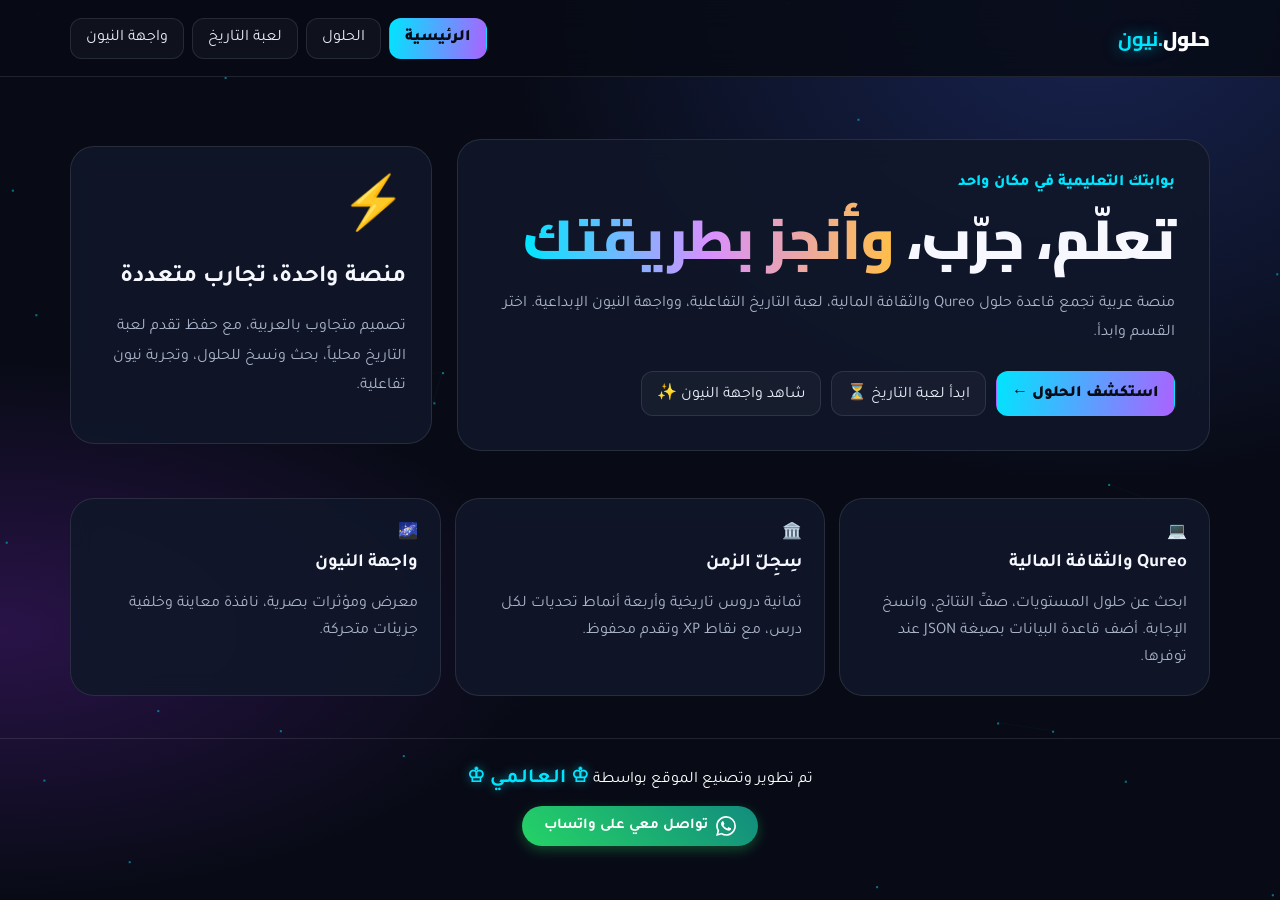
==== index.html @ d7d38bad "Update index.html" ====
<!doctype html>
<html lang="ar" dir="rtl">
<head>
  <meta charset="utf-8">
  <meta name="viewport" content="width=device-width, initial-scale=1">
  <meta name="theme-color" content="#080b16">
  <meta name="description" content="بوابة تعليمية تجمع حلول Qureo والثقافة المالية ولعبة التاريخ وواجهة النيون.">
  <link rel="manifest" href="manifest.json">
  <link rel="preconnect" href="https://fonts.googleapis.com">
  <link rel="preconnect" href="https://fonts.gstatic.com" crossorigin>
  <link href="https://fonts.googleapis.com/css2?family=Cairo:wght@400;600;700;800;900&family=Tajawal:wght@400;500;700&display=swap" rel="stylesheet">
  <title>منصة الحلول الذكية</title>
  <style>
    :root{color-scheme:dark;--bg:#080b16;--card:rgba(17,23,42,.88);--line:rgba(255,255,255,.1);--cyan:#00e5ff;--purple:#b74cff;--gold:#ffbf47;--muted:#aab4ca}*{box-sizing:border-box}html{scroll-behavior:smooth}body{margin:0;min-height:100vh;background:radial-gradient(ellipse at 85% 0,#182451 0,transparent 38%),radial-gradient(ellipse at 0 70%,#291348 0,transparent 30%),var(--bg);color:#f7f8ff;font-family:'Tajawal',sans-serif}button,input,select{font:inherit}button{cursor:pointer}.shell{max-width:1180px;margin:auto;padding:0 20px}.topbar{position:sticky;top:0;z-index:10;background:rgba(8,11,22,.86);backdrop-filter:blur(16px);border-bottom:1px solid var(--line)}.nav{min-height:76px;display:flex;align-items:center;justify-content:space-between;gap:14px;flex-wrap:wrap}.brand{font-family:Cairo,sans-serif;font-weight:900;font-size:20px;text-decoration:none;color:#fff}.brand b{color:var(--cyan);text-shadow:0 0 15px #00e5ff88}.navlinks{display:flex;gap:8px;flex-wrap:wrap}.navlinks button,.btn,.tab{border:1px solid var(--line);border-radius:12px;padding:10px 15px;color:#e8ecf7;background:#ffffff09;transition:.2s}.navlinks button:hover,.btn:hover,.tab:hover{border-color:#00e5ff88;transform:translateY(-1px)}.navlinks button.active,.btn.primary{background:linear-gradient(100deg,var(--cyan),#ab62ff);color:#090c17;border-color:transparent;font-weight:900}.hero{padding:62px 0 35px;display:grid;grid-template-columns:1.35fr .65fr;gap:25px;align-items:center}.panel,.card{background:var(--card);border:1px solid var(--line);border-radius:24px;backdrop-filter:blur(12px)}.hero-copy{padding:34px}.eyebrow{color:var(--cyan);font-weight:800}.hero h1{font:900 clamp(32px,5vw,55px)/1.25 Cairo,sans-serif;margin:12px 0}.gradient{background:linear-gradient(90deg,var(--cyan),#d890ff,var(--gold));background-clip:text;color:transparent}.hero p,.muted{color:var(--muted);line-height:1.85}.hero-actions{display:flex;flex-wrap:wrap;gap:10px;margin-top:22px}.hero-card{padding:25px}.hero-card .big{font-size:52px}.feature-grid{display:grid;grid-template-columns:repeat(3,1fr);gap:14px;margin:12px 0 42px}.feature{padding:22px}.feature h3{margin:8px 0}.feature p{color:var(--muted);line-height:1.7;margin-bottom:0}.workspace{padding:28px;margin:25px 0 45px;min-height:400px}.section-heading{display:flex;align-items:flex-end;justify-content:space-between;gap:12px;flex-wrap:wrap;margin-bottom:20px}.section-heading h2{font:800 27px Cairo,sans-serif;margin:0}.hidden{display:none!important}.toolbar{display:flex;gap:10px;flex-wrap:wrap;margin:15px 0}.field{background:#080c18;border:1px solid var(--line);color:white;border-radius:12px;padding:12px 14px;min-width:190px}.field.search{flex:1}.solution-list{display:grid;gap:14px}.solution-card{padding:18px;border:1px solid var(--line);border-radius:18px;background:#080c18}.solution-card h3{margin:0 0 10px}.solution-block{padding:14px;margin-top:10px;border:1px solid var(--line);border-radius:12px;white-space:pre-wrap;overflow-wrap:anywhere;line-height:1.75;color:#dce4f7}.solution-block button{float:left}.level-pills{display:flex;gap:7px;flex-wrap:wrap;margin:12px 0}.pill{padding:7px 10px;border:1px solid var(--line);border-radius:10px;background:#ffffff09;color:#ddd}.pill.active{background:var(--cyan);color:#071018}.notice{padding:15px;border:1px solid #ffbf4760;background:#ffbf4710;border-radius:14px;color:#ffe4a8;line-height:1.7}.frame-wrap{height:min(78vh,900px);min-height:520px;overflow:hidden;border:1px solid var(--line);border-radius:18px;background:#0b1120}.frame-wrap iframe{width:100%;height:100%;border:0;background:#0b1120}.frame-note{font-size:13px;color:var(--muted)}footer{border-top:1px solid var(--line);padding:24px 0;color:var(--muted);text-align:center}.toast{position:fixed;bottom:20px;left:20px;background:#152039;border:1px solid #00e5ff66;padding:13px 18px;border-radius:14px;opacity:0;transform:translateY(15px);transition:.25s;z-index:20}.toast.show{opacity:1;transform:none}.canvas{position:fixed;inset:0;z-index:-1;pointer-events:none;opacity:.5}@media(max-width:760px){.hero{grid-template-columns:1fr;padding-top:35px}.feature-grid{grid-template-columns:1fr}.workspace{padding:17px}.nav{padding:12px 0}.frame-wrap{min-height:440px}.hero-copy{padding:24px}}
  </style>
</head>
<body>
  <canvas class="canvas" id="stars" aria-hidden="true"></canvas>
  <header class="topbar"><div class="shell nav">
    <a class="brand" href="#home">حلول<span><b>.نيون</b></span></a>
    <nav class="navlinks" aria-label="الأقسام"><button class="active" data-view="home">الرئيسية</button><button data-view="solutions">الحلول</button><button data-view="history">لعبة التاريخ</button><button data-view="portfolio">واجهة النيون</button></nav>
  </div></header>
  <main class="shell">
    <section id="view-home"><div class="hero"><div class="panel hero-copy"><span class="eyebrow">بوابتك التعليمية في مكان واحد</span><h1>تعلّم، جرّب، <span class="gradient">وأنجز بطريقتك</span></h1><p>منصة عربية تجمع قاعدة حلول Qureo والثقافة المالية، لعبة التاريخ التفاعلية، وواجهة النيون الإبداعية. اختر القسم وابدأ.</p><div class="hero-actions"><button class="btn primary" data-go="solutions">استكشف الحلول ←</button><button class="btn" data-go="history">ابدأ لعبة التاريخ ⏳</button><button class="btn" data-go="portfolio">شاهد واجهة النيون ✨</button></div></div><aside class="panel hero-card"><div class="big">⚡</div><h2>منصة واحدة، تجارب متعددة</h2><p class="muted">تصميم متجاوب بالعربية، مع حفظ تقدم لعبة التاريخ محلياً، بحث ونسخ للحلول، وتجربة نيون تفاعلية.</p></aside></div>
      <div class="feature-grid"><article class="card feature"><div class="big">💻</div><h3>Qureo والثقافة المالية</h3><p>ابحث عن حلول المستويات، صفِّ النتائج، وانسخ الإجابة. أضف قاعدة البيانات بصيغة JSON عند توفرها.</p></article><article class="card feature"><div class="big">🏛️</div><h3>سِجِلّ الزمن</h3><p>ثمانية دروس تاريخية وأربعة أنماط تحديات لكل درس، مع نقاط XP وتقدم محفوظ.</p></article><article class="card feature"><div class="big">🌌</div><h3>واجهة النيون</h3><p>معرض ومؤثرات بصرية، نافذة معاينة وخلفية جزيئات متحركة.</p></article></div>
    </section>
    <section id="view-solutions" class="panel workspace hidden"><div class="section-heading"><div><span class="eyebrow">قاعدة الحلول</span><h2>Qureo والثقافة المالية</h2></div><label class="btn">تحميل ملف JSON <input id="db-upload" type="file" accept="application/json,.json" hidden></label></div><p class="muted">لم يتوفر ملف قاعدة الحلول ضمن الملفات الحالية. ارفع قاعدة بيانات JSON محلية لعرض المستويات والبحث والنسخ.</p><div class="toolbar"><select class="field" id="platform"><option value="qureo">Qureo</option><option value="finance">الثقافة المالية</option></select><input id="query" class="field search" type="search" placeholder="ابحث عن سؤال أو كلمة..." aria-label="البحث"><select class="field" id="level"><option value="all">كل المستويات</option></select></div><div id="pills" class="level-pills"></div><div id="solutions" class="solution-list"></div><div class="notice" id="db-notice">ارفع ملف JSON يحتوي على <code>qureo</code> و<code>finance</code>، وكل منهما مصفوفة مستويات تحتوي <code>level</code> و<code>title</code> و<code>content</code> أو <code>blocks</code>.</div></section>
    <section id="view-history" class="panel workspace hidden"><div class="section-heading"><div><span class="eyebrow">التعلم باللعب</span><h2>سِجِلّ الزمن — تاريخ الصف الثاني الثانوي</h2></div><button class="btn" data-view="home">العودة للرئيسية</button></div><p class="frame-note">محاكي، محكمة الشخصيات، القتال العكسي، وبنك الأسئلة. يُحفظ تقدمك على هذا الجهاز.</p><div class="frame-wrap"><iframe title="لعبة التاريخ" src="index%20(2).html" loading="lazy"></iframe></div></section>
    <section id="view-portfolio" class="panel workspace hidden"><div class="section-heading"><div><span class="eyebrow">الإبداع والتصميم</span><h2>واجهة الموقع النيونية</h2></div><button class="btn" data-view="home">العودة للرئيسية</button></div><p class="frame-note">الواجهة الأصلية تعمل في إطار مستقل للحفاظ على تفاعلاتها ومؤثراتها.</p><div class="frame-wrap"><iframe title="واجهة نيون إبداعية" src="%D9%88%D8%A7%D8%AC%D9%87%D8%A9_%D9%85%D9%88%D9%82%D8%B9_%D9%86%D9%8A%D9%88%D9%86_%D9%85%D8%AA%D9%88%D9%87%D8%AC%D8%A9_%D8%A7%D9%84%D8%B1%D8%A6%D9%8A%D8%B3%D9%8A%D8%A9.html" loading="lazy"></iframe></div></section>
  </main>
  
  <!-- قسم المطور والتواصل -->
  <footer>
    <div class="shell" style="display: flex; flex-direction: column; align-items: center; gap: 15px;">
      <div style="font-size: 16px; color: #fff;">
        تم تطوير وتصنيع الموقع بواسطة 
        <strong style="color: #00e5ff; font-size: 20px; text-shadow: 0 0 10px rgba(0, 229, 255, 0.5);">♔ الـعـالـمـي ♔</strong>
      </div>
      <a href="https://wa.me/201094250238" target="_blank" style="display: inline-flex; align-items: center; background: linear-gradient(45deg, #25D366, #128C7E); color: white; padding: 10px 22px; border-radius: 30px; text-decoration: none; font-weight: bold; font-family: 'Tajawal', sans-serif; font-size: 15px; transition: 0.3s; box-shadow: 0 4px 12px rgba(37, 211, 102, 0.3);">
        <svg style="width: 20px; height: 20px; margin-left: 8px;" fill="currentColor" viewBox="0 0 24 24" xmlns="http://www.w3.org/2000/svg"><path d="M17.472 14.382c-.297-.149-1.758-.867-2.03-.967-.273-.099-.471-.148-.67.15-.197.297-.767.966-.94 1.164-.173.199-.347.223-.644.075-.297-.15-1.255-.463-2.39-1.475-.883-.788-1.48-1.761-1.653-2.059-.173-.297-.018-.458.13-.606.134-.133.298-.347.446-.52.149-.174.198-.298.298-.497.099-.198.05-.371-.025-.52-.075-.149-.669-1.612-.916-2.207-.242-.579-.487-.5-.669-.51-.173-.008-.371-.01-.57-.01-.198 0-.52.074-.792.372-.272.297-1.04 1.016-1.04 2.479 0 1.462 1.065 2.875 1.213 3.074.149.198 2.096 3.2 5.077 4.487.709.306 1.262.489 1.694.625.712.227 1.36.195 1.871.118.571-.085 1.758-.719 2.006-1.413.248-.694.248-1.289.173-1.413-.074-.124-.272-.198-.57-.347m-5.421 7.403h-.004a9.87 9.87 0 01-5.031-1.378l-.361-.214-3.741.982.998-3.648-.235-.374a9.86 9.86 0 01-1.51-5.26c.001-5.45 4.436-9.884 9.888-9.884 2.64 0 5.122 1.03 6.988 2.898a9.825 9.825 0 012.893 6.994c-.003 5.45-4.437 9.884-9.885 9.884m8.413-18.297A11.815 11.815 0 0012.05 0C5.495 0 .16 5.335.157 11.892c0 2.096.547 4.142 1.588 5.945L.057 24l6.305-1.654a11.882 11.882 0 005.683 1.448h.005c6.554 0 11.89-5.335 11.893-11.893a11.821 11.821 0 00-3.48-8.413Z"/></svg>
        تواصل معي على واتساب
      </a>
    </div>
  </footer>
  <div id="toast" class="toast" role="status" aria-live="polite"></div>
  <script src="data.js"></script><script>
    const views=['home','solutions','history','portfolio'];const $=s=>document.querySelector(s);const toast=$('#toast');let timer;function notify(t){toast.textContent=t;toast.classList.add('show');clearTimeout(timer);timer=setTimeout(()=>toast.classList.remove('show'),2200)}function showView(n){views.forEach(v=>$('#view-'+v).classList.toggle('hidden',v!==n));document.querySelectorAll('.navlinks button').forEach(b=>b.classList.toggle('active',b.dataset.view===n));window.scrollTo({top:0,behavior:'smooth'});if(n==='solutions')renderSolutions()}document.addEventListener('click',e=>{const b=e.target.closest('[data-view],[data-go]');if(b)showView(b.dataset.view||b.dataset.go)});function esc(x){return String(x??'').replace(/[&<>"']/g,c=>({'&':'&amp;','<':'&lt;','>':'&gt;','"':'&quot;',"'":'&#39;'}[c]))}function renderSolutions(){const data=(window.SOLUTIONS_DB||{})[$('#platform').value]||[];const query=$('#query').value.trim().toLowerCase(),level=$('#level').value;const sel=$('#level'),old=sel.value;sel.innerHTML='<option value="all">كل المستويات</option>'+data.map(x=>`<option value="${esc(x.level)}">المستوى ${esc(x.level)} — ${esc(x.title)}</option>`).join('');if([...sel.options].some(o=>o.value===old))sel.value=old;$('#pills').innerHTML=data.map(x=>`<button class="pill ${String(x.level)===level?'active':''}" data-level="${esc(x.level)}">${esc(x.level)}</button>`).join('');const found=data.filter(x=>(level==='all'||String(x.level)===level)&&(!query||`${x.title||''} ${x.content||''} ${(x.blocks||[]).map(b=>`${b.heading||''} ${b.text||''}`).join(' ')}`.toLowerCase().includes(query)));$('#solutions').innerHTML=found.length?found.map(x=>`<article class="solution-card"><h3>المستوى ${esc(x.level)}: ${esc(x.title)}</h3>${(x.blocks||[{heading:x.title,text:x.content}]).map(b=>`<div class="solution-block"><strong>${esc(b.heading||'الحل')}</strong><button class="btn" data-copy="${encodeURIComponent(b.text||'')}">نسخ</button><div>${esc(b.text||'')}</div></div>`).join('')}</article>`).join(''):'<div class="notice">لا توجد نتائج؛ ارفع ملف بيانات مناسباً.</div>';$('#db-notice').classList.toggle('hidden',data.length>0)}$('#platform').onchange=()=>{$('#level').value='all';renderSolutions()};$('#query').oninput=renderSolutions;$('#level').onchange=renderSolutions;$('#pills').onclick=e=>{const b=e.target.closest('[data-level]');if(b){$('#level').value=b.dataset.level;renderSolutions()}};$('#solutions').onclick=async e=>{const b=e.target.closest('[data-copy]');if(b)try{await navigator.clipboard.writeText(decodeURIComponent(b.dataset.copy));notify('تم النسخ')}catch{notify('تعذر النسخ')}};$('#db-upload').onchange=async e=>{try{const d=JSON.parse(await e.target.files[0].text());window.SOLUTIONS_DB=d;localStorage.setItem('solutions-db',JSON.stringify(d));notify('تم تحميل البيانات');renderSolutions()}catch{notify('ملف JSON غير صالح')}e.target.value=''};const c=$('#stars'),ctx=c.getContext('2d');let ps=[];function resize(){c.width=innerWidth;c.height=innerHeight;ps=Array.from({length:Math.min(50,Math.floor(innerWidth*innerHeight/25000))},()=>({x:Math.random()*c.width,y:Math.random()*c.height,vx:(Math.random()-.5)*.25,vy:(Math.random()-.5)*.25}))}function anim(){ctx.clearRect(0,0,c.width,c.height);ps.forEach((p,i)=>{p.x+=p.vx;p.y+=p.vy;if(p.x<0||p.x>c.width)p.vx*=-1;if(p.y<0||p.y>c.height)p.vy*=-1;ctx.fillStyle='#00e5ff';ctx.fillRect(p.x,p.y,2,2);for(let j=i+1;j<ps.length;j++){let q=ps[j],d=Math.hypot(p.x-q.x,p.y-q.y);if(d<115){ctx.strokeStyle=`rgba(0,229,255,${.12*(1-d/115)})`;ctx.beginPath();ctx.moveTo(p.x,p.y);ctx.lineTo(q.x,q.y);ctx.stroke()}}});requestAnimationFrame(anim)}resize();addEventListener('resize',resize);anim();if('serviceWorker'in navigator)navigator.serviceWorker.register('./sw.js').catch(()=>{});
  </script>
</body>
</html>
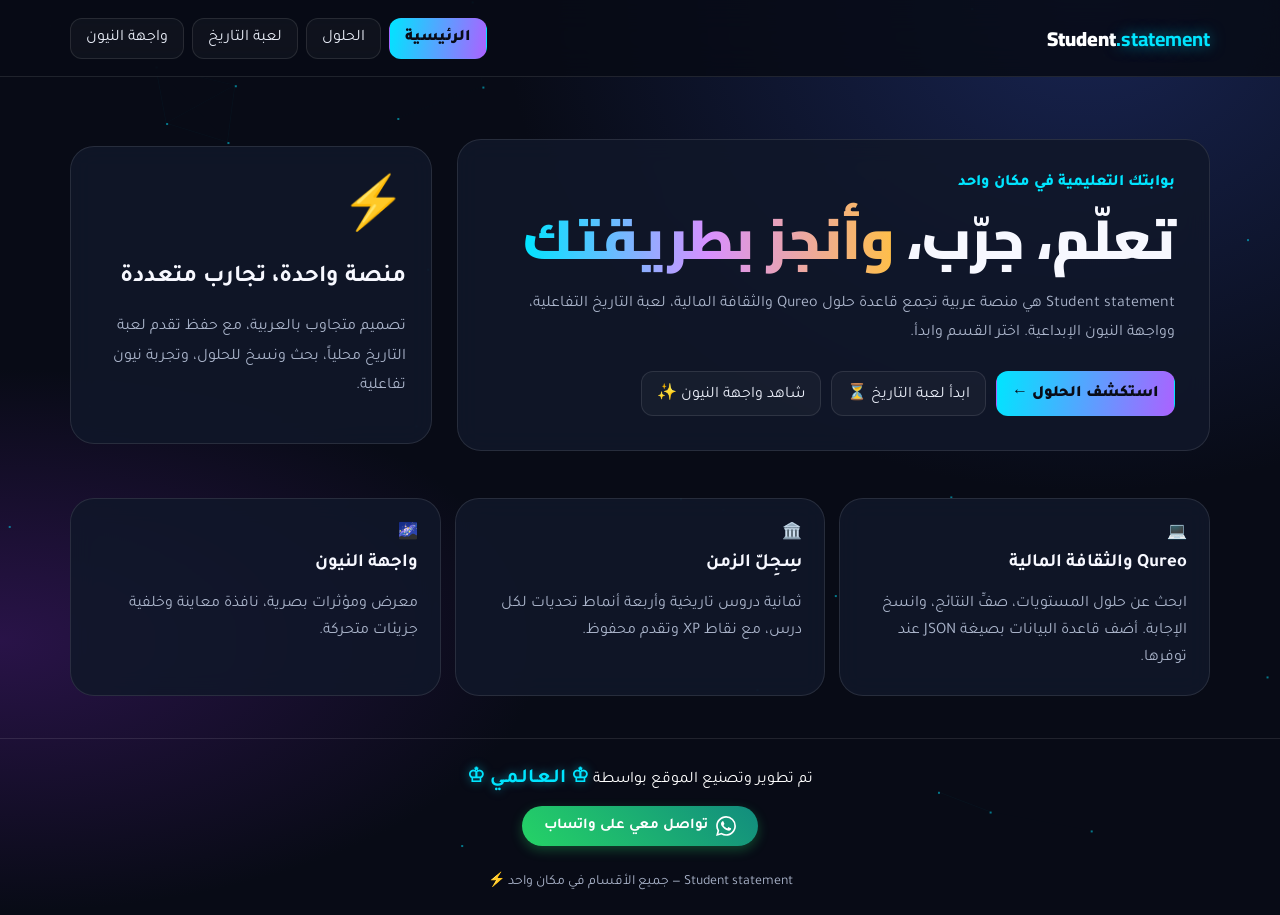
==== commit 351133a5: "Update index.html" ====
--- a/index.html
+++ b/index.html
@@ -4,12 +4,12 @@
   <meta charset="utf-8">
   <meta name="viewport" content="width=device-width, initial-scale=1">
   <meta name="theme-color" content="#080b16">
-  <meta name="description" content="بوابة تعليمية تجمع حلول Qureo والثقافة المالية ولعبة التاريخ وواجهة النيون.">
+  <meta name="description" content="Student statement - بوابة تعليمية تجمع حلول Qureo والثقافة المالية ولعبة التاريخ وواجهة النيون.">
   <link rel="manifest" href="manifest.json">
   <link rel="preconnect" href="https://fonts.googleapis.com">
   <link rel="preconnect" href="https://fonts.gstatic.com" crossorigin>
   <link href="https://fonts.googleapis.com/css2?family=Cairo:wght@400;600;700;800;900&family=Tajawal:wght@400;500;700&display=swap" rel="stylesheet">
-  <title>منصة الحلول الذكية</title>
+  <title>Student statement</title>
   <style>
     :root{color-scheme:dark;--bg:#080b16;--card:rgba(17,23,42,.88);--line:rgba(255,255,255,.1);--cyan:#00e5ff;--purple:#b74cff;--gold:#ffbf47;--muted:#aab4ca}*{box-sizing:border-box}html{scroll-behavior:smooth}body{margin:0;min-height:100vh;background:radial-gradient(ellipse at 85% 0,#182451 0,transparent 38%),radial-gradient(ellipse at 0 70%,#291348 0,transparent 30%),var(--bg);color:#f7f8ff;font-family:'Tajawal',sans-serif}button,input,select{font:inherit}button{cursor:pointer}.shell{max-width:1180px;margin:auto;padding:0 20px}.topbar{position:sticky;top:0;z-index:10;background:rgba(8,11,22,.86);backdrop-filter:blur(16px);border-bottom:1px solid var(--line)}.nav{min-height:76px;display:flex;align-items:center;justify-content:space-between;gap:14px;flex-wrap:wrap}.brand{font-family:Cairo,sans-serif;font-weight:900;font-size:20px;text-decoration:none;color:#fff}.brand b{color:var(--cyan);text-shadow:0 0 15px #00e5ff88}.navlinks{display:flex;gap:8px;flex-wrap:wrap}.navlinks button,.btn,.tab{border:1px solid var(--line);border-radius:12px;padding:10px 15px;color:#e8ecf7;background:#ffffff09;transition:.2s}.navlinks button:hover,.btn:hover,.tab:hover{border-color:#00e5ff88;transform:translateY(-1px)}.navlinks button.active,.btn.primary{background:linear-gradient(100deg,var(--cyan),#ab62ff);color:#090c17;border-color:transparent;font-weight:900}.hero{padding:62px 0 35px;display:grid;grid-template-columns:1.35fr .65fr;gap:25px;align-items:center}.panel,.card{background:var(--card);border:1px solid var(--line);border-radius:24px;backdrop-filter:blur(12px)}.hero-copy{padding:34px}.eyebrow{color:var(--cyan);font-weight:800}.hero h1{font:900 clamp(32px,5vw,55px)/1.25 Cairo,sans-serif;margin:12px 0}.gradient{background:linear-gradient(90deg,var(--cyan),#d890ff,var(--gold));background-clip:text;color:transparent}.hero p,.muted{color:var(--muted);line-height:1.85}.hero-actions{display:flex;flex-wrap:wrap;gap:10px;margin-top:22px}.hero-card{padding:25px}.hero-card .big{font-size:52px}.feature-grid{display:grid;grid-template-columns:repeat(3,1fr);gap:14px;margin:12px 0 42px}.feature{padding:22px}.feature h3{margin:8px 0}.feature p{color:var(--muted);line-height:1.7;margin-bottom:0}.workspace{padding:28px;margin:25px 0 45px;min-height:400px}.section-heading{display:flex;align-items:flex-end;justify-content:space-between;gap:12px;flex-wrap:wrap;margin-bottom:20px}.section-heading h2{font:800 27px Cairo,sans-serif;margin:0}.hidden{display:none!important}.toolbar{display:flex;gap:10px;flex-wrap:wrap;margin:15px 0}.field{background:#080c18;border:1px solid var(--line);color:white;border-radius:12px;padding:12px 14px;min-width:190px}.field.search{flex:1}.solution-list{display:grid;gap:14px}.solution-card{padding:18px;border:1px solid var(--line);border-radius:18px;background:#080c18}.solution-card h3{margin:0 0 10px}.solution-block{padding:14px;margin-top:10px;border:1px solid var(--line);border-radius:12px;white-space:pre-wrap;overflow-wrap:anywhere;line-height:1.75;color:#dce4f7}.solution-block button{float:left}.level-pills{display:flex;gap:7px;flex-wrap:wrap;margin:12px 0}.pill{padding:7px 10px;border:1px solid var(--line);border-radius:10px;background:#ffffff09;color:#ddd}.pill.active{background:var(--cyan);color:#071018}.notice{padding:15px;border:1px solid #ffbf4760;background:#ffbf4710;border-radius:14px;color:#ffe4a8;line-height:1.7}.frame-wrap{height:min(78vh,900px);min-height:520px;overflow:hidden;border:1px solid var(--line);border-radius:18px;background:#0b1120}.frame-wrap iframe{width:100%;height:100%;border:0;background:#0b1120}.frame-note{font-size:13px;color:var(--muted)}footer{border-top:1px solid var(--line);padding:24px 0;color:var(--muted);text-align:center}.toast{position:fixed;bottom:20px;left:20px;background:#152039;border:1px solid #00e5ff66;padding:13px 18px;border-radius:14px;opacity:0;transform:translateY(15px);transition:.25s;z-index:20}.toast.show{opacity:1;transform:none}.canvas{position:fixed;inset:0;z-index:-1;pointer-events:none;opacity:.5}@media(max-width:760px){.hero{grid-template-columns:1fr;padding-top:35px}.feature-grid{grid-template-columns:1fr}.workspace{padding:17px}.nav{padding:12px 0}.frame-wrap{min-height:440px}.hero-copy{padding:24px}}
   </style>
@@ -17,11 +17,11 @@
 <body>
   <canvas class="canvas" id="stars" aria-hidden="true"></canvas>
   <header class="topbar"><div class="shell nav">
-    <a class="brand" href="#home">حلول<span><b>.نيون</b></span></a>
+    <a class="brand" href="#home">Student<span><b>.statement</b></span></a>
     <nav class="navlinks" aria-label="الأقسام"><button class="active" data-view="home">الرئيسية</button><button data-view="solutions">الحلول</button><button data-view="history">لعبة التاريخ</button><button data-view="portfolio">واجهة النيون</button></nav>
   </div></header>
   <main class="shell">
-    <section id="view-home"><div class="hero"><div class="panel hero-copy"><span class="eyebrow">بوابتك التعليمية في مكان واحد</span><h1>تعلّم، جرّب، <span class="gradient">وأنجز بطريقتك</span></h1><p>منصة عربية تجمع قاعدة حلول Qureo والثقافة المالية، لعبة التاريخ التفاعلية، وواجهة النيون الإبداعية. اختر القسم وابدأ.</p><div class="hero-actions"><button class="btn primary" data-go="solutions">استكشف الحلول ←</button><button class="btn" data-go="history">ابدأ لعبة التاريخ ⏳</button><button class="btn" data-go="portfolio">شاهد واجهة النيون ✨</button></div></div><aside class="panel hero-card"><div class="big">⚡</div><h2>منصة واحدة، تجارب متعددة</h2><p class="muted">تصميم متجاوب بالعربية، مع حفظ تقدم لعبة التاريخ محلياً، بحث ونسخ للحلول، وتجربة نيون تفاعلية.</p></aside></div>
+    <section id="view-home"><div class="hero"><div class="panel hero-copy"><span class="eyebrow">بوابتك التعليمية في مكان واحد</span><h1>تعلّم، جرّب، <span class="gradient">وأنجز بطريقتك</span></h1><p>Student statement هي منصة عربية تجمع قاعدة حلول Qureo والثقافة المالية، لعبة التاريخ التفاعلية، وواجهة النيون الإبداعية. اختر القسم وابدأ.</p><div class="hero-actions"><button class="btn primary" data-go="solutions">استكشف الحلول ←</button><button class="btn" data-go="history">ابدأ لعبة التاريخ ⏳</button><button class="btn" data-go="portfolio">شاهد واجهة النيون ✨</button></div></div><aside class="panel hero-card"><div class="big">⚡</div><h2>منصة واحدة، تجارب متعددة</h2><p class="muted">تصميم متجاوب بالعربية، مع حفظ تقدم لعبة التاريخ محلياً، بحث ونسخ للحلول، وتجربة نيون تفاعلية.</p></aside></div>
       <div class="feature-grid"><article class="card feature"><div class="big">💻</div><h3>Qureo والثقافة المالية</h3><p>ابحث عن حلول المستويات، صفِّ النتائج، وانسخ الإجابة. أضف قاعدة البيانات بصيغة JSON عند توفرها.</p></article><article class="card feature"><div class="big">🏛️</div><h3>سِجِلّ الزمن</h3><p>ثمانية دروس تاريخية وأربعة أنماط تحديات لكل درس، مع نقاط XP وتقدم محفوظ.</p></article><article class="card feature"><div class="big">🌌</div><h3>واجهة النيون</h3><p>معرض ومؤثرات بصرية، نافذة معاينة وخلفية جزيئات متحركة.</p></article></div>
     </section>
     <section id="view-solutions" class="panel workspace hidden"><div class="section-heading"><div><span class="eyebrow">قاعدة الحلول</span><h2>Qureo والثقافة المالية</h2></div><label class="btn">تحميل ملف JSON <input id="db-upload" type="file" accept="application/json,.json" hidden></label></div><p class="muted">لم يتوفر ملف قاعدة الحلول ضمن الملفات الحالية. ارفع قاعدة بيانات JSON محلية لعرض المستويات والبحث والنسخ.</p><div class="toolbar"><select class="field" id="platform"><option value="qureo">Qureo</option><option value="finance">الثقافة المالية</option></select><input id="query" class="field search" type="search" placeholder="ابحث عن سؤال أو كلمة..." aria-label="البحث"><select class="field" id="level"><option value="all">كل المستويات</option></select></div><div id="pills" class="level-pills"></div><div id="solutions" class="solution-list"></div><div class="notice" id="db-notice">ارفع ملف JSON يحتوي على <code>qureo</code> و<code>finance</code>، وكل منهما مصفوفة مستويات تحتوي <code>level</code> و<code>title</code> و<code>content</code> أو <code>blocks</code>.</div></section>
@@ -40,6 +40,7 @@
         <svg style="width: 20px; height: 20px; margin-left: 8px;" fill="currentColor" viewBox="0 0 24 24" xmlns="http://www.w3.org/2000/svg"><path d="M17.472 14.382c-.297-.149-1.758-.867-2.03-.967-.273-.099-.471-.148-.67.15-.197.297-.767.966-.94 1.164-.173.199-.347.223-.644.075-.297-.15-1.255-.463-2.39-1.475-.883-.788-1.48-1.761-1.653-2.059-.173-.297-.018-.458.13-.606.134-.133.298-.347.446-.52.149-.174.198-.298.298-.497.099-.198.05-.371-.025-.52-.075-.149-.669-1.612-.916-2.207-.242-.579-.487-.5-.669-.51-.173-.008-.371-.01-.57-.01-.198 0-.52.074-.792.372-.272.297-1.04 1.016-1.04 2.479 0 1.462 1.065 2.875 1.213 3.074.149.198 2.096 3.2 5.077 4.487.709.306 1.262.489 1.694.625.712.227 1.36.195 1.871.118.571-.085 1.758-.719 2.006-1.413.248-.694.248-1.289.173-1.413-.074-.124-.272-.198-.57-.347m-5.421 7.403h-.004a9.87 9.87 0 01-5.031-1.378l-.361-.214-3.741.982.998-3.648-.235-.374a9.86 9.86 0 01-1.51-5.26c.001-5.45 4.436-9.884 9.888-9.884 2.64 0 5.122 1.03 6.988 2.898a9.825 9.825 0 012.893 6.994c-.003 5.45-4.437 9.884-9.885 9.884m8.413-18.297A11.815 11.815 0 0012.05 0C5.495 0 .16 5.335.157 11.892c0 2.096.547 4.142 1.588 5.945L.057 24l6.305-1.654a11.882 11.882 0 005.683 1.448h.005c6.554 0 11.89-5.335 11.893-11.893a11.821 11.821 0 00-3.48-8.413Z"/></svg>
         تواصل معي على واتساب
       </a>
+      <div style="font-size: 14px; color: var(--muted); margin-top: 10px;">Student statement — جميع الأقسام في مكان واحد ⚡</div>
     </div>
   </footer>
   <div id="toast" class="toast" role="status" aria-live="polite"></div>
@@ -47,4 +48,4 @@
     const views=['home','solutions','history','portfolio'];const $=s=>document.querySelector(s);const toast=$('#toast');let timer;function notify(t){toast.textContent=t;toast.classList.add('show');clearTimeout(timer);timer=setTimeout(()=>toast.classList.remove('show'),2200)}function showView(n){views.forEach(v=>$('#view-'+v).classList.toggle('hidden',v!==n));document.querySelectorAll('.navlinks button').forEach(b=>b.classList.toggle('active',b.dataset.view===n));window.scrollTo({top:0,behavior:'smooth'});if(n==='solutions')renderSolutions()}document.addEventListener('click',e=>{const b=e.target.closest('[data-view],[data-go]');if(b)showView(b.dataset.view||b.dataset.go)});function esc(x){return String(x??'').replace(/[&<>"']/g,c=>({'&':'&amp;','<':'&lt;','>':'&gt;','"':'&quot;',"'":'&#39;'}[c]))}function renderSolutions(){const data=(window.SOLUTIONS_DB||{})[$('#platform').value]||[];const query=$('#query').value.trim().toLowerCase(),level=$('#level').value;const sel=$('#level'),old=sel.value;sel.innerHTML='<option value="all">كل المستويات</option>'+data.map(x=>`<option value="${esc(x.level)}">المستوى ${esc(x.level)} — ${esc(x.title)}</option>`).join('');if([...sel.options].some(o=>o.value===old))sel.value=old;$('#pills').innerHTML=data.map(x=>`<button class="pill ${String(x.level)===level?'active':''}" data-level="${esc(x.level)}">${esc(x.level)}</button>`).join('');const found=data.filter(x=>(level==='all'||String(x.level)===level)&&(!query||`${x.title||''} ${x.content||''} ${(x.blocks||[]).map(b=>`${b.heading||''} ${b.text||''}`).join(' ')}`.toLowerCase().includes(query)));$('#solutions').innerHTML=found.length?found.map(x=>`<article class="solution-card"><h3>المستوى ${esc(x.level)}: ${esc(x.title)}</h3>${(x.blocks||[{heading:x.title,text:x.content}]).map(b=>`<div class="solution-block"><strong>${esc(b.heading||'الحل')}</strong><button class="btn" data-copy="${encodeURIComponent(b.text||'')}">نسخ</button><div>${esc(b.text||'')}</div></div>`).join('')}</article>`).join(''):'<div class="notice">لا توجد نتائج؛ ارفع ملف بيانات مناسباً.</div>';$('#db-notice').classList.toggle('hidden',data.length>0)}$('#platform').onchange=()=>{$('#level').value='all';renderSolutions()};$('#query').oninput=renderSolutions;$('#level').onchange=renderSolutions;$('#pills').onclick=e=>{const b=e.target.closest('[data-level]');if(b){$('#level').value=b.dataset.level;renderSolutions()}};$('#solutions').onclick=async e=>{const b=e.target.closest('[data-copy]');if(b)try{await navigator.clipboard.writeText(decodeURIComponent(b.dataset.copy));notify('تم النسخ')}catch{notify('تعذر النسخ')}};$('#db-upload').onchange=async e=>{try{const d=JSON.parse(await e.target.files[0].text());window.SOLUTIONS_DB=d;localStorage.setItem('solutions-db',JSON.stringify(d));notify('تم تحميل البيانات');renderSolutions()}catch{notify('ملف JSON غير صالح')}e.target.value=''};const c=$('#stars'),ctx=c.getContext('2d');let ps=[];function resize(){c.width=innerWidth;c.height=innerHeight;ps=Array.from({length:Math.min(50,Math.floor(innerWidth*innerHeight/25000))},()=>({x:Math.random()*c.width,y:Math.random()*c.height,vx:(Math.random()-.5)*.25,vy:(Math.random()-.5)*.25}))}function anim(){ctx.clearRect(0,0,c.width,c.height);ps.forEach((p,i)=>{p.x+=p.vx;p.y+=p.vy;if(p.x<0||p.x>c.width)p.vx*=-1;if(p.y<0||p.y>c.height)p.vy*=-1;ctx.fillStyle='#00e5ff';ctx.fillRect(p.x,p.y,2,2);for(let j=i+1;j<ps.length;j++){let q=ps[j],d=Math.hypot(p.x-q.x,p.y-q.y);if(d<115){ctx.strokeStyle=`rgba(0,229,255,${.12*(1-d/115)})`;ctx.beginPath();ctx.moveTo(p.x,p.y);ctx.lineTo(q.x,q.y);ctx.stroke()}}});requestAnimationFrame(anim)}resize();addEventListener('resize',resize);anim();if('serviceWorker'in navigator)navigator.serviceWorker.register('./sw.js').catch(()=>{});
   </script>
 </body>
-</html>
+                                                                                             </html>
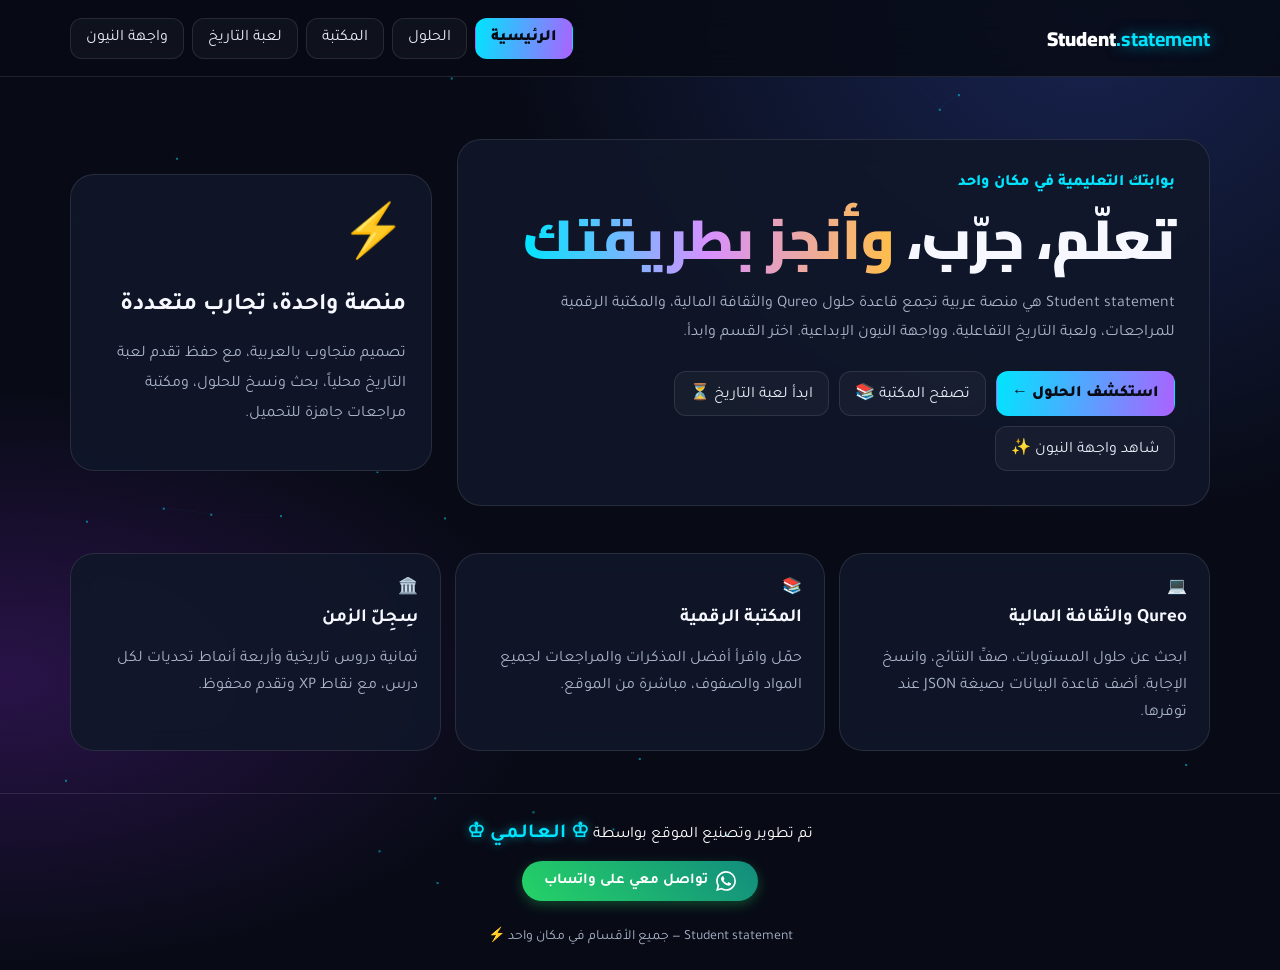
==== commit 3afb0b2a: "Update index.html" ====
--- a/index.html
+++ b/index.html
@@ -4,7 +4,7 @@
   <meta charset="utf-8">
   <meta name="viewport" content="width=device-width, initial-scale=1">
   <meta name="theme-color" content="#080b16">
-  <meta name="description" content="Student statement - بوابة تعليمية تجمع حلول Qureo والثقافة المالية ولعبة التاريخ وواجهة النيون.">
+  <meta name="description" content="Student statement - بوابة تعليمية تجمع حلول Qureo والثقافة المالية والمكتبة الرقمية.">
   <link rel="manifest" href="manifest.json">
   <link rel="preconnect" href="https://fonts.googleapis.com">
   <link rel="preconnect" href="https://fonts.gstatic.com" crossorigin>
@@ -18,13 +18,33 @@
   <canvas class="canvas" id="stars" aria-hidden="true"></canvas>
   <header class="topbar"><div class="shell nav">
     <a class="brand" href="#home">Student<span><b>.statement</b></span></a>
-    <nav class="navlinks" aria-label="الأقسام"><button class="active" data-view="home">الرئيسية</button><button data-view="solutions">الحلول</button><button data-view="history">لعبة التاريخ</button><button data-view="portfolio">واجهة النيون</button></nav>
+    <nav class="navlinks" aria-label="الأقسام">
+      <button class="active" data-view="home">الرئيسية</button>
+      <button data-view="solutions">الحلول</button>
+      <button data-view="library">المكتبة</button>
+      <button data-view="history">لعبة التاريخ</button>
+      <button data-view="portfolio">واجهة النيون</button>
+    </nav>
   </div></header>
   <main class="shell">
-    <section id="view-home"><div class="hero"><div class="panel hero-copy"><span class="eyebrow">بوابتك التعليمية في مكان واحد</span><h1>تعلّم، جرّب، <span class="gradient">وأنجز بطريقتك</span></h1><p>Student statement هي منصة عربية تجمع قاعدة حلول Qureo والثقافة المالية، لعبة التاريخ التفاعلية، وواجهة النيون الإبداعية. اختر القسم وابدأ.</p><div class="hero-actions"><button class="btn primary" data-go="solutions">استكشف الحلول ←</button><button class="btn" data-go="history">ابدأ لعبة التاريخ ⏳</button><button class="btn" data-go="portfolio">شاهد واجهة النيون ✨</button></div></div><aside class="panel hero-card"><div class="big">⚡</div><h2>منصة واحدة، تجارب متعددة</h2><p class="muted">تصميم متجاوب بالعربية، مع حفظ تقدم لعبة التاريخ محلياً، بحث ونسخ للحلول، وتجربة نيون تفاعلية.</p></aside></div>
-      <div class="feature-grid"><article class="card feature"><div class="big">💻</div><h3>Qureo والثقافة المالية</h3><p>ابحث عن حلول المستويات، صفِّ النتائج، وانسخ الإجابة. أضف قاعدة البيانات بصيغة JSON عند توفرها.</p></article><article class="card feature"><div class="big">🏛️</div><h3>سِجِلّ الزمن</h3><p>ثمانية دروس تاريخية وأربعة أنماط تحديات لكل درس، مع نقاط XP وتقدم محفوظ.</p></article><article class="card feature"><div class="big">🌌</div><h3>واجهة النيون</h3><p>معرض ومؤثرات بصرية، نافذة معاينة وخلفية جزيئات متحركة.</p></article></div>
+    <section id="view-home"><div class="hero"><div class="panel hero-copy"><span class="eyebrow">بوابتك التعليمية في مكان واحد</span><h1>تعلّم، جرّب، <span class="gradient">وأنجز بطريقتك</span></h1><p>Student statement هي منصة عربية تجمع قاعدة حلول Qureo والثقافة المالية، والمكتبة الرقمية للمراجعات، ولعبة التاريخ التفاعلية، وواجهة النيون الإبداعية. اختر القسم وابدأ.</p><div class="hero-actions"><button class="btn primary" data-go="solutions">استكشف الحلول ←</button><button class="btn" data-go="library">تصفح المكتبة 📚</button><button class="btn" data-go="history">ابدأ لعبة التاريخ ⏳</button><button class="btn" data-go="portfolio">شاهد واجهة النيون ✨</button></div></div><aside class="panel hero-card"><div class="big">⚡</div><h2>منصة واحدة، تجارب متعددة</h2><p class="muted">تصميم متجاوب بالعربية، مع حفظ تقدم لعبة التاريخ محلياً، بحث ونسخ للحلول، ومكتبة مراجعات جاهزة للتحميل.</p></aside></div>
+      <div class="feature-grid"><article class="card feature"><div class="big">💻</div><h3>Qureo والثقافة المالية</h3><p>ابحث عن حلول المستويات، صفِّ النتائج، وانسخ الإجابة. أضف قاعدة البيانات بصيغة JSON عند توفرها.</p></article><article class="card feature"><div class="big">📚</div><h3>المكتبة الرقمية</h3><p>حمّل واقرأ أفضل المذكرات والمراجعات لجميع المواد والصفوف، مباشرة من الموقع.</p></article><article class="card feature"><div class="big">🏛️</div><h3>سِجِلّ الزمن</h3><p>ثمانية دروس تاريخية وأربعة أنماط تحديات لكل درس، مع نقاط XP وتقدم محفوظ.</p></article></div>
     </section>
+
     <section id="view-solutions" class="panel workspace hidden"><div class="section-heading"><div><span class="eyebrow">قاعدة الحلول</span><h2>Qureo والثقافة المالية</h2></div><label class="btn">تحميل ملف JSON <input id="db-upload" type="file" accept="application/json,.json" hidden></label></div><p class="muted">لم يتوفر ملف قاعدة الحلول ضمن الملفات الحالية. ارفع قاعدة بيانات JSON محلية لعرض المستويات والبحث والنسخ.</p><div class="toolbar"><select class="field" id="platform"><option value="qureo">Qureo</option><option value="finance">الثقافة المالية</option></select><input id="query" class="field search" type="search" placeholder="ابحث عن سؤال أو كلمة..." aria-label="البحث"><select class="field" id="level"><option value="all">كل المستويات</option></select></div><div id="pills" class="level-pills"></div><div id="solutions" class="solution-list"></div><div class="notice" id="db-notice">ارفع ملف JSON يحتوي على <code>qureo</code> و<code>finance</code>، وكل منهما مصفوفة مستويات تحتوي <code>level</code> و<code>title</code> و<code>content</code> أو <code>blocks</code>.</div></section>
+
+    <!-- قسم المكتبة الجديد -->
+    <section id="view-library" class="panel workspace hidden">
+      <div class="section-heading">
+        <div><span class="eyebrow">المكتبة الرقمية</span><h2>المراجعات والمذكرات</h2></div>
+      </div>
+      <p class="muted">تصفح أفضل المذكرات والمراجعات التعليمية. يمكنك قراءتها مباشرة أو تحميلها.</p>
+      
+      <div id="library-grid" style="margin-top: 20px; display: grid; grid-template-columns: repeat(auto-fill, minmax(300px, 1fr)); gap: 20px;">
+        <!-- سيتم إضافة المذكرات هنا تلقائياً بواسطة الجافاسكريبت -->
+      </div>
+    </section>
+
     <section id="view-history" class="panel workspace hidden"><div class="section-heading"><div><span class="eyebrow">التعلم باللعب</span><h2>سِجِلّ الزمن — تاريخ الصف الثاني الثانوي</h2></div><button class="btn" data-view="home">العودة للرئيسية</button></div><p class="frame-note">محاكي، محكمة الشخصيات، القتال العكسي، وبنك الأسئلة. يُحفظ تقدمك على هذا الجهاز.</p><div class="frame-wrap"><iframe title="لعبة التاريخ" src="index%20(2).html" loading="lazy"></iframe></div></section>
     <section id="view-portfolio" class="panel workspace hidden"><div class="section-heading"><div><span class="eyebrow">الإبداع والتصميم</span><h2>واجهة الموقع النيونية</h2></div><button class="btn" data-view="home">العودة للرئيسية</button></div><p class="frame-note">الواجهة الأصلية تعمل في إطار مستقل للحفاظ على تفاعلاتها ومؤثراتها.</p><div class="frame-wrap"><iframe title="واجهة نيون إبداعية" src="%D9%88%D8%A7%D8%AC%D9%87%D8%A9_%D9%85%D9%88%D9%82%D8%B9_%D9%86%D9%8A%D9%88%D9%86_%D9%85%D8%AA%D9%88%D9%87%D8%AC%D8%A9_%D8%A7%D9%84%D8%B1%D8%A6%D9%8A%D8%B3%D9%8A%D8%A9.html" loading="lazy"></iframe></div></section>
   </main>
@@ -44,8 +64,93 @@
     </div>
   </footer>
   <div id="toast" class="toast" role="status" aria-live="polite"></div>
-  <script src="data.js"></script><script>
-    const views=['home','solutions','history','portfolio'];const $=s=>document.querySelector(s);const toast=$('#toast');let timer;function notify(t){toast.textContent=t;toast.classList.add('show');clearTimeout(timer);timer=setTimeout(()=>toast.classList.remove('show'),2200)}function showView(n){views.forEach(v=>$('#view-'+v).classList.toggle('hidden',v!==n));document.querySelectorAll('.navlinks button').forEach(b=>b.classList.toggle('active',b.dataset.view===n));window.scrollTo({top:0,behavior:'smooth'});if(n==='solutions')renderSolutions()}document.addEventListener('click',e=>{const b=e.target.closest('[data-view],[data-go]');if(b)showView(b.dataset.view||b.dataset.go)});function esc(x){return String(x??'').replace(/[&<>"']/g,c=>({'&':'&amp;','<':'&lt;','>':'&gt;','"':'&quot;',"'":'&#39;'}[c]))}function renderSolutions(){const data=(window.SOLUTIONS_DB||{})[$('#platform').value]||[];const query=$('#query').value.trim().toLowerCase(),level=$('#level').value;const sel=$('#level'),old=sel.value;sel.innerHTML='<option value="all">كل المستويات</option>'+data.map(x=>`<option value="${esc(x.level)}">المستوى ${esc(x.level)} — ${esc(x.title)}</option>`).join('');if([...sel.options].some(o=>o.value===old))sel.value=old;$('#pills').innerHTML=data.map(x=>`<button class="pill ${String(x.level)===level?'active':''}" data-level="${esc(x.level)}">${esc(x.level)}</button>`).join('');const found=data.filter(x=>(level==='all'||String(x.level)===level)&&(!query||`${x.title||''} ${x.content||''} ${(x.blocks||[]).map(b=>`${b.heading||''} ${b.text||''}`).join(' ')}`.toLowerCase().includes(query)));$('#solutions').innerHTML=found.length?found.map(x=>`<article class="solution-card"><h3>المستوى ${esc(x.level)}: ${esc(x.title)}</h3>${(x.blocks||[{heading:x.title,text:x.content}]).map(b=>`<div class="solution-block"><strong>${esc(b.heading||'الحل')}</strong><button class="btn" data-copy="${encodeURIComponent(b.text||'')}">نسخ</button><div>${esc(b.text||'')}</div></div>`).join('')}</article>`).join(''):'<div class="notice">لا توجد نتائج؛ ارفع ملف بيانات مناسباً.</div>';$('#db-notice').classList.toggle('hidden',data.length>0)}$('#platform').onchange=()=>{$('#level').value='all';renderSolutions()};$('#query').oninput=renderSolutions;$('#level').onchange=renderSolutions;$('#pills').onclick=e=>{const b=e.target.closest('[data-level]');if(b){$('#level').value=b.dataset.level;renderSolutions()}};$('#solutions').onclick=async e=>{const b=e.target.closest('[data-copy]');if(b)try{await navigator.clipboard.writeText(decodeURIComponent(b.dataset.copy));notify('تم النسخ')}catch{notify('تعذر النسخ')}};$('#db-upload').onchange=async e=>{try{const d=JSON.parse(await e.target.files[0].text());window.SOLUTIONS_DB=d;localStorage.setItem('solutions-db',JSON.stringify(d));notify('تم تحميل البيانات');renderSolutions()}catch{notify('ملف JSON غير صالح')}e.target.value=''};const c=$('#stars'),ctx=c.getContext('2d');let ps=[];function resize(){c.width=innerWidth;c.height=innerHeight;ps=Array.from({length:Math.min(50,Math.floor(innerWidth*innerHeight/25000))},()=>({x:Math.random()*c.width,y:Math.random()*c.height,vx:(Math.random()-.5)*.25,vy:(Math.random()-.5)*.25}))}function anim(){ctx.clearRect(0,0,c.width,c.height);ps.forEach((p,i)=>{p.x+=p.vx;p.y+=p.vy;if(p.x<0||p.x>c.width)p.vx*=-1;if(p.y<0||p.y>c.height)p.vy*=-1;ctx.fillStyle='#00e5ff';ctx.fillRect(p.x,p.y,2,2);for(let j=i+1;j<ps.length;j++){let q=ps[j],d=Math.hypot(p.x-q.x,p.y-q.y);if(d<115){ctx.strokeStyle=`rgba(0,229,255,${.12*(1-d/115)})`;ctx.beginPath();ctx.moveTo(p.x,p.y);ctx.lineTo(q.x,q.y);ctx.stroke()}}});requestAnimationFrame(anim)}resize();addEventListener('resize',resize);anim();if('serviceWorker'in navigator)navigator.serviceWorker.register('./sw.js').catch(()=>{});
+  
+  <!-- سكربتات الموقع -->
+  <script src="data.js"></script>
+  <script>
+    // دالة عرض المكتبة
+    function renderLibrary() {
+      const libraryData = [
+        {
+          title: "مذكرة اللغة الإنجليزية - الصف الأول الثانوي - الترم الأول",
+          desc: "إعداد: أ. السباعي عطية | تشمل الكلمات، القواعد، والقراءة (144 صفحة).",
+          file: "الصف الاول الثانوي -ترم اول 2027-السباعي عطية.pdf",
+          color: "#b74cff"
+        },
+        {
+          title: "مذكرة سى والثالث والرابع - الصف الأول الثانوي - الترم الأول",
+          desc: "مذكرة جاهزة للتحميل - ترم أول 2026-2027.",
+          file: "سى والثالث والرابع للصف الاول الثانوي ترم اول 2026-2027 جاهزة للتحميل.pdf",
+          color: "#00e5ff"
+        },
+        {
+          title: "مذكرة العزة في التاريخ - الصف الأول الثانوي - الترم الأول",
+          desc: "مذكرة التاريخ للصف الأول الثانوي - الفصل الدراسي الأول.",
+          file: "مذكرة العزة في التاريخ أولى ثانوي الترم الأول.pdf",
+          color: "#ffbf47"
+        }
+      ];
+
+      const grid = document.getElementById('library-grid');
+      if (!grid) return;
+
+      grid.innerHTML = libraryData.map(item => `
+        <article class="solution-card" style="display: flex; flex-direction: column; gap: 10px; padding: 20px;">
+          <h3 style="color: ${item.color}; margin: 0;">${item.title}</h3>
+          <p style="color: var(--muted); margin: 0; font-size: 14px;">${item.desc}</p>
+          <div style="display: flex; gap: 10px; margin-top: auto; padding-top: 10px;">
+            <a href="${encodeURI(item.file)}" target="_blank" class="btn primary" style="text-decoration: none; display: inline-flex; align-items: center; justify-content: center; flex: 1;">قراءة 📖</a>
+            <a href="${encodeURI(item.file)}" download class="btn" style="text-decoration: none; display: inline-flex; align-items: center; justify-content: center; flex: 1; background-color: ${item.color}; color: #000; font-weight: bold;">تحميل ⬇️</a>
+          </div>
+        </article>
+      `).join('');
+    }
+
+    const views=['home','solutions','library','history','portfolio'];
+    const $=s=>document.querySelector(s);
+    const toast=$('#toast');
+    let timer;
+    
+    function notify(t){toast.textContent=t;toast.classList.add('show');clearTimeout(timer);timer=setTimeout(()=>toast.classList.remove('show'),2200)}
+    
+    function showView(n){
+      views.forEach(v=>$('#view-'+v).classList.toggle('hidden',v!==n));
+      document.querySelectorAll('.navlinks button').forEach(b=>b.classList.toggle('active',b.dataset.view===n));
+      window.scrollTo({top:0,behavior:'smooth'});
+      if(n==='solutions') renderSolutions();
+      if(n==='library') renderLibrary();
+    }
+    
+    document.addEventListener('click',e=>{const b=e.target.closest('[data-view],[data-go]');if(b)showView(b.dataset.view||b.dataset.go)});
+    
+    function esc(x){return String(x??'').replace(/[&<>"']/g,c=>({'&':'&amp;','<':'&lt;','>':'&gt;','"':'&quot;',"'":'&#39;'}[c]))}
+    
+    function renderSolutions(){
+      const data=(window.SOLUTIONS_DB||{})[$('#platform').value]||[];
+      const query=$('#query').value.trim().toLowerCase(),level=$('#level').value;
+      const sel=$('#level'),old=sel.value;
+      sel.innerHTML='<option value="all">كل المستويات</option>'+data.map(x=>`<option value="${esc(x.level)}">المستوى ${esc(x.level)} — ${esc(x.title)}</option>`).join('');
+      if([...sel.options].some(o=>o.value===old))sel.value=old;
+      $('#pills').innerHTML=data.map(x=>`<button class="pill ${String(x.level)===level?'active':''}" data-level="${esc(x.level)}">${esc(x.level)}</button>`).join('');
+      const found=data.filter(x=>(level==='all'||String(x.level)===level)&&(!query||`${x.title||''} ${x.content||''} ${(x.blocks||[]).map(b=>`${b.heading||''} ${b.text||''}`).join(' ')}`.toLowerCase().includes(query)));
+      $('#solutions').innerHTML=found.length?found.map(x=>`<article class="solution-card"><h3>المستوى ${esc(x.level)}: ${esc(x.title)}</h3>${(x.blocks||[{heading:x.title,text:x.content}]).map(b=>`<div class="solution-block"><strong>${esc(b.heading||'الحل')}</strong><button class="btn" data-copy="${encodeURIComponent(b.text||'')}">نسخ</button><div>${esc(b.text||'')}</div></div>`).join('')}</article>`).join(''):'<div class="notice">لا توجد نتائج؛ ارفع ملف بيانات مناسباً.</div>';
+      $('#db-notice').classList.toggle('hidden',data.length>0);
+    }
+    
+    $('#platform').onchange=()=>{$('#level').value='all';renderSolutions()};
+    $('#query').oninput=renderSolutions;
+    $('#level').onchange=renderSolutions;
+    $('#pills').onclick=e=>{const b=e.target.closest('[data-level]');if(b){$('#level').value=b.dataset.level;renderSolutions()}};
+    $('#solutions').onclick=async e=>{const b=e.target.closest('[data-copy]');if(b)try{await navigator.clipboard.writeText(decodeURIComponent(b.dataset.copy));notify('تم النسخ')}catch{notify('تعذر النسخ')}};
+    $('#db-upload').onchange=async e=>{try{const d=JSON.parse(await e.target.files[0].text());window.SOLUTIONS_DB=d;localStorage.setItem('solutions-db',JSON.stringify(d));notify('تم تحميل البيانات');renderSolutions()}catch{notify('ملف JSON غير صالح')}e.target.value=''};
+    try{const d=localStorage.getItem('solutions-db');if(d&&!window.SOLUTIONS_DB)window.SOLUTIONS_DB=JSON.parse(d)}catch{}
+    
+    // خلفية النجوم
+    const c=$('#stars'),ctx=c.getContext('2d');let ps=[];
+    function resize(){c.width=innerWidth;c.height=innerHeight;ps=Array.from({length:Math.min(50,Math.floor(innerWidth*innerHeight/25000))},()=>({x:Math.random()*c.width,y:Math.random()*c.height,vx:(Math.random()-.5)*.25,vy:(Math.random()-.5)*.25}))}
+    function anim(){ctx.clearRect(0,0,c.width,c.height);ps.forEach((p,i)=>{p.x+=p.vx;p.y+=p.vy;if(p.x<0||p.x>c.width)p.vx*=-1;if(p.y<0||p.y>c.height)p.vy*=-1;ctx.fillStyle='#00e5ff';ctx.fillRect(p.x,p.y,2,2);for(let j=i+1;j<ps.length;j++){let q=ps[j],d=Math.hypot(p.x-q.x,p.y-q.y);if(d<115){ctx.strokeStyle=`rgba(0,229,255,${.12*(1-d/115)})`;ctx.beginPath();ctx.moveTo(p.x,p.y);ctx.lineTo(q.x,q.y);ctx.stroke()}}});requestAnimationFrame(anim)}
+    resize();addEventListener('resize',resize);anim();
+    if('serviceWorker'in navigator)navigator.serviceWorker.register('./sw.js').catch(()=>{});
   </script>
 </body>
-                                                                                             </html>
+</html>
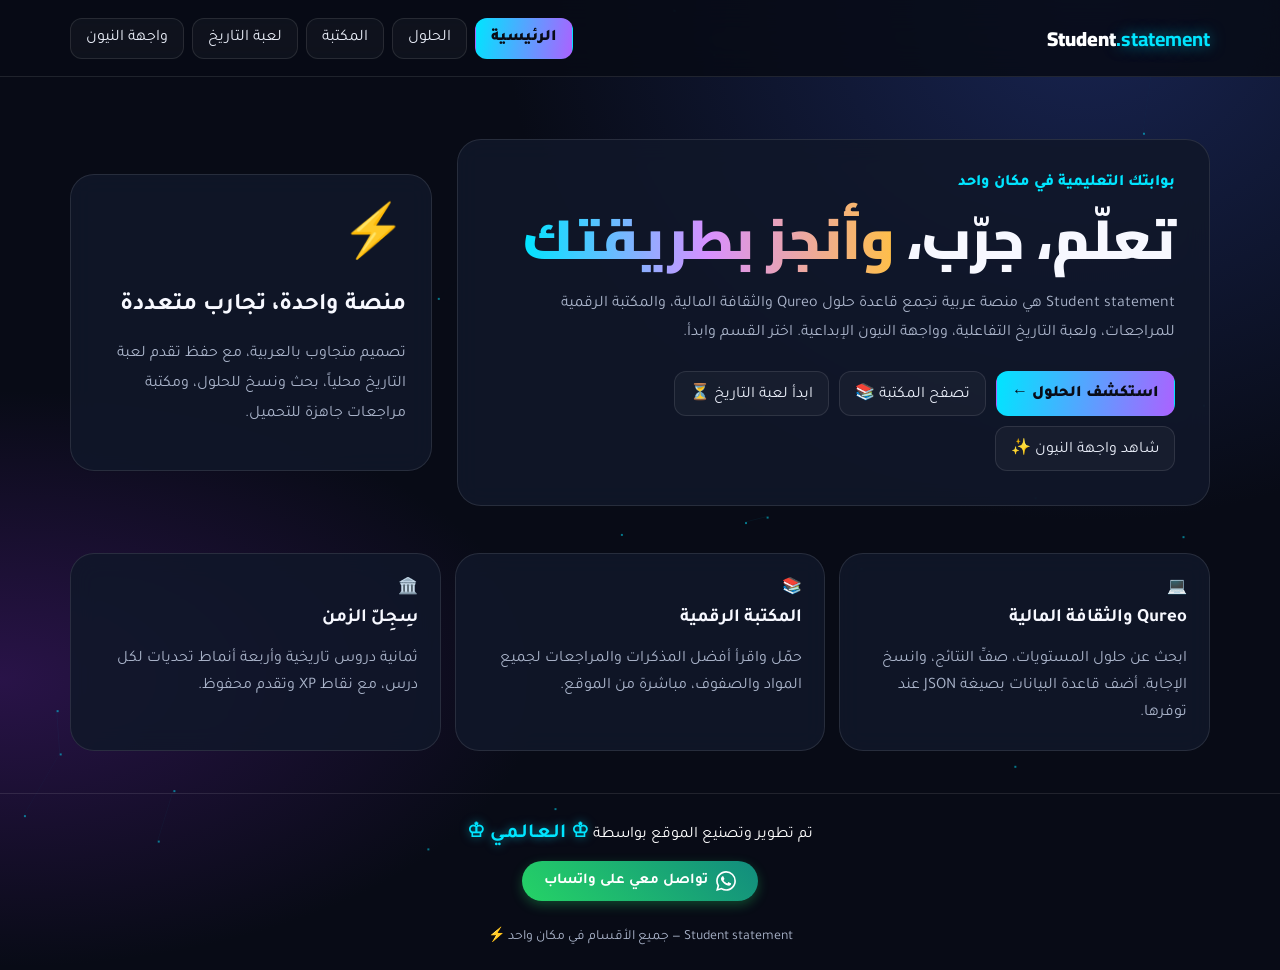
==== commit de277532: "Update library data and file references in index.html" ====
--- a/index.html
+++ b/index.html
@@ -74,20 +74,32 @@
         {
           title: "مذكرة اللغة الإنجليزية - الصف الأول الثانوي - الترم الأول",
           desc: "إعداد: أ. السباعي عطية | تشمل الكلمات، القواعد، والقراءة (144 صفحة).",
-          file: "الصف الاول الثانوي -ترم اول 2027-السباعي عطية.pdf",
+          file: "English.pdf", 
           color: "#b74cff"
+        },
+        {
+          title: "مذكرة العزة في التاريخ - الصف الأول الثانوي - الترم الأول",
+          desc: "مذكرة التاريخ للصف الأول الثانوي - الفصل الدراسي الأول.",
+          file: "history.pdf",
+          color: "#ffbf47"
         },
         {
           title: "مذكرة سى والثالث والرابع - الصف الأول الثانوي - الترم الأول",
           desc: "مذكرة جاهزة للتحميل - ترم أول 2026-2027.",
-          file: "سى والثالث والرابع للصف الاول الثانوي ترم اول 2026-2027 جاهزة للتحميل.pdf",
+          file: "since.pdf",
           color: "#00e5ff"
         },
         {
-          title: "مذكرة العزة في التاريخ - الصف الأول الثانوي - الترم الأول",
-          desc: "مذكرة التاريخ للصف الأول الثانوي - الفصل الدراسي الأول.",
-          file: "مذكرة العزة في التاريخ أولى ثانوي الترم الأول.pdf",
-          color: "#ffbf47"
+          title: "مذكرة الأوائل في الرياضيات - الصف الأول الثانوي - الترم الأول",
+          desc: "مذكرة الرياضيات للصف الأول الثانوي - الفصل الدراسي الأول.",
+          file: "مذكرة_الأوائل_في_الرياضيات_للصف_الاول_الثانوي_ترم_اول.pdf", 
+          color: "#00e5ff"
+        },
+        {
+          title: "مذكرة اللغة العربية - الصف الأول الثانوي - الترم الأول",
+          desc: "إعداد: أ. محمد صلاح | تشمل النحو، البلاغة، الأدب، النصوص، والقراءة.",
+          file: "مذكرة لغة عربية - 1 ثانوي - ترم 1 - موقع مذكرة.pdf",
+          color: "#00e5ff"
         }
       ];
 
@@ -99,6 +111,7 @@
           <h3 style="color: ${item.color}; margin: 0;">${item.title}</h3>
           <p style="color: var(--muted); margin: 0; font-size: 14px;">${item.desc}</p>
           <div style="display: flex; gap: 10px; margin-top: auto; padding-top: 10px;">
+            <!-- استخدام encodeURI لضمان فتح الروابط العربية -->
             <a href="${encodeURI(item.file)}" target="_blank" class="btn primary" style="text-decoration: none; display: inline-flex; align-items: center; justify-content: center; flex: 1;">قراءة 📖</a>
             <a href="${encodeURI(item.file)}" download class="btn" style="text-decoration: none; display: inline-flex; align-items: center; justify-content: center; flex: 1; background-color: ${item.color}; color: #000; font-weight: bold;">تحميل ⬇️</a>
           </div>
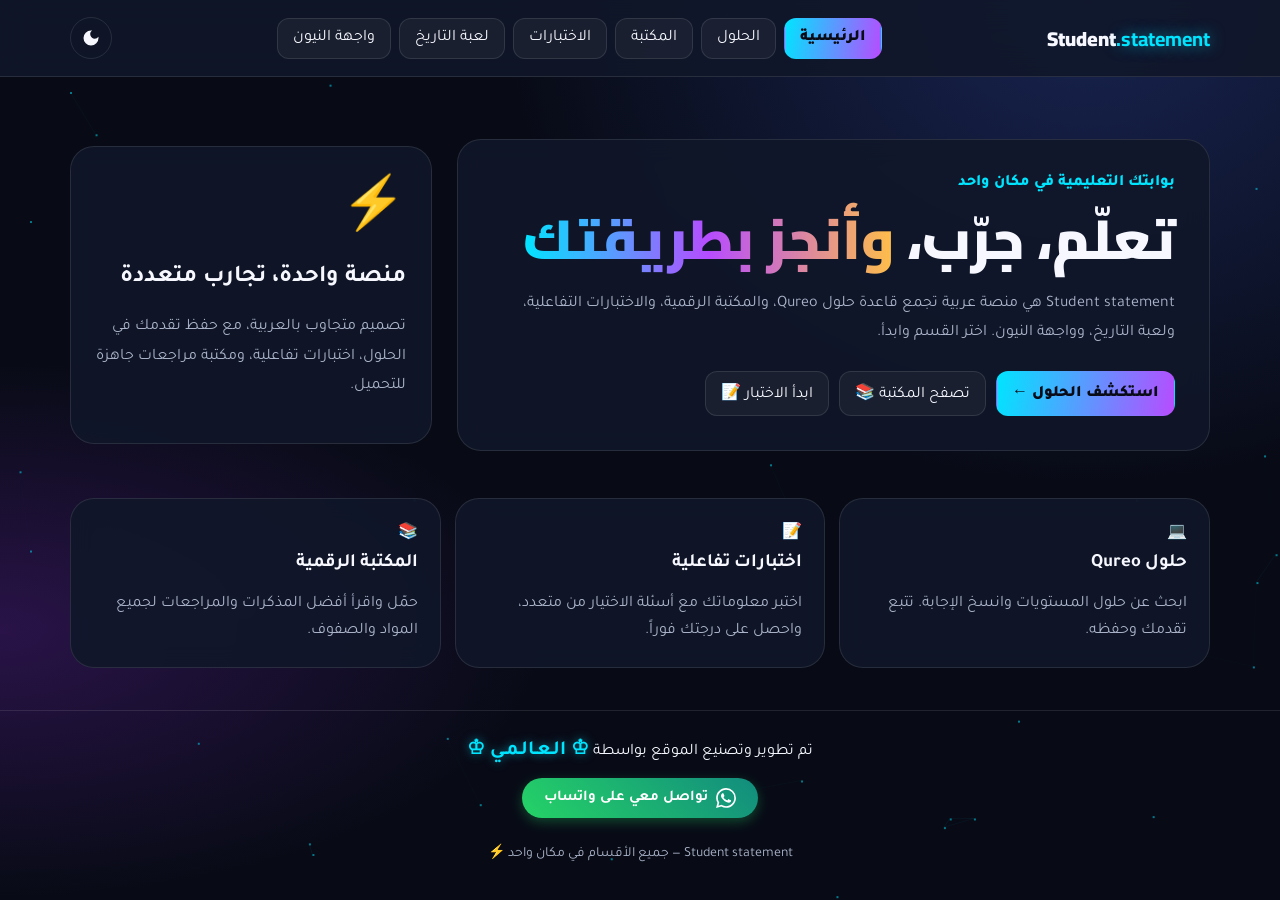
==== commit 2c259546: "Update index.html" ====
--- a/index.html
+++ b/index.html
@@ -4,14 +4,95 @@
   <meta charset="utf-8">
   <meta name="viewport" content="width=device-width, initial-scale=1">
   <meta name="theme-color" content="#080b16">
-  <meta name="description" content="Student statement - بوابة تعليمية تجمع حلول Qureo والثقافة المالية والمكتبة الرقمية.">
+  <meta name="description" content="Student statement - بوابة تعليمية تجمع حلول Qureo والثقافة المالية والمكتبة الرقمية والاختبارات التفاعلية.">
   <link rel="manifest" href="manifest.json">
   <link rel="preconnect" href="https://fonts.googleapis.com">
   <link rel="preconnect" href="https://fonts.gstatic.com" crossorigin>
   <link href="https://fonts.googleapis.com/css2?family=Cairo:wght@400;600;700;800;900&family=Tajawal:wght@400;500;700&display=swap" rel="stylesheet">
   <title>Student statement</title>
   <style>
-    :root{color-scheme:dark;--bg:#080b16;--card:rgba(17,23,42,.88);--line:rgba(255,255,255,.1);--cyan:#00e5ff;--purple:#b74cff;--gold:#ffbf47;--muted:#aab4ca}*{box-sizing:border-box}html{scroll-behavior:smooth}body{margin:0;min-height:100vh;background:radial-gradient(ellipse at 85% 0,#182451 0,transparent 38%),radial-gradient(ellipse at 0 70%,#291348 0,transparent 30%),var(--bg);color:#f7f8ff;font-family:'Tajawal',sans-serif}button,input,select{font:inherit}button{cursor:pointer}.shell{max-width:1180px;margin:auto;padding:0 20px}.topbar{position:sticky;top:0;z-index:10;background:rgba(8,11,22,.86);backdrop-filter:blur(16px);border-bottom:1px solid var(--line)}.nav{min-height:76px;display:flex;align-items:center;justify-content:space-between;gap:14px;flex-wrap:wrap}.brand{font-family:Cairo,sans-serif;font-weight:900;font-size:20px;text-decoration:none;color:#fff}.brand b{color:var(--cyan);text-shadow:0 0 15px #00e5ff88}.navlinks{display:flex;gap:8px;flex-wrap:wrap}.navlinks button,.btn,.tab{border:1px solid var(--line);border-radius:12px;padding:10px 15px;color:#e8ecf7;background:#ffffff09;transition:.2s}.navlinks button:hover,.btn:hover,.tab:hover{border-color:#00e5ff88;transform:translateY(-1px)}.navlinks button.active,.btn.primary{background:linear-gradient(100deg,var(--cyan),#ab62ff);color:#090c17;border-color:transparent;font-weight:900}.hero{padding:62px 0 35px;display:grid;grid-template-columns:1.35fr .65fr;gap:25px;align-items:center}.panel,.card{background:var(--card);border:1px solid var(--line);border-radius:24px;backdrop-filter:blur(12px)}.hero-copy{padding:34px}.eyebrow{color:var(--cyan);font-weight:800}.hero h1{font:900 clamp(32px,5vw,55px)/1.25 Cairo,sans-serif;margin:12px 0}.gradient{background:linear-gradient(90deg,var(--cyan),#d890ff,var(--gold));background-clip:text;color:transparent}.hero p,.muted{color:var(--muted);line-height:1.85}.hero-actions{display:flex;flex-wrap:wrap;gap:10px;margin-top:22px}.hero-card{padding:25px}.hero-card .big{font-size:52px}.feature-grid{display:grid;grid-template-columns:repeat(3,1fr);gap:14px;margin:12px 0 42px}.feature{padding:22px}.feature h3{margin:8px 0}.feature p{color:var(--muted);line-height:1.7;margin-bottom:0}.workspace{padding:28px;margin:25px 0 45px;min-height:400px}.section-heading{display:flex;align-items:flex-end;justify-content:space-between;gap:12px;flex-wrap:wrap;margin-bottom:20px}.section-heading h2{font:800 27px Cairo,sans-serif;margin:0}.hidden{display:none!important}.toolbar{display:flex;gap:10px;flex-wrap:wrap;margin:15px 0}.field{background:#080c18;border:1px solid var(--line);color:white;border-radius:12px;padding:12px 14px;min-width:190px}.field.search{flex:1}.solution-list{display:grid;gap:14px}.solution-card{padding:18px;border:1px solid var(--line);border-radius:18px;background:#080c18}.solution-card h3{margin:0 0 10px}.solution-block{padding:14px;margin-top:10px;border:1px solid var(--line);border-radius:12px;white-space:pre-wrap;overflow-wrap:anywhere;line-height:1.75;color:#dce4f7}.solution-block button{float:left}.level-pills{display:flex;gap:7px;flex-wrap:wrap;margin:12px 0}.pill{padding:7px 10px;border:1px solid var(--line);border-radius:10px;background:#ffffff09;color:#ddd}.pill.active{background:var(--cyan);color:#071018}.notice{padding:15px;border:1px solid #ffbf4760;background:#ffbf4710;border-radius:14px;color:#ffe4a8;line-height:1.7}.frame-wrap{height:min(78vh,900px);min-height:520px;overflow:hidden;border:1px solid var(--line);border-radius:18px;background:#0b1120}.frame-wrap iframe{width:100%;height:100%;border:0;background:#0b1120}.frame-note{font-size:13px;color:var(--muted)}footer{border-top:1px solid var(--line);padding:24px 0;color:var(--muted);text-align:center}.toast{position:fixed;bottom:20px;left:20px;background:#152039;border:1px solid #00e5ff66;padding:13px 18px;border-radius:14px;opacity:0;transform:translateY(15px);transition:.25s;z-index:20}.toast.show{opacity:1;transform:none}.canvas{position:fixed;inset:0;z-index:-1;pointer-events:none;opacity:.5}@media(max-width:760px){.hero{grid-template-columns:1fr;padding-top:35px}.feature-grid{grid-template-columns:1fr}.workspace{padding:17px}.nav{padding:12px 0}.frame-wrap{min-height:440px}.hero-copy{padding:24px}}
+    /* متغيرات الألوان للوضع الليلي والنهاري */
+    :root {
+      --bg: #080b16;
+      --card: rgba(17,23,42,.88);
+      --line: rgba(255,255,255,.1);
+      --text: #f7f8ff;
+      --muted: #aab4ca;
+      --cyan: #00e5ff;
+      --purple: #b74cff;
+      --gold: #ffbf47;
+      --success: #25D366;
+      --danger: #ff4757;
+    }
+
+    /* الوضع النهاري */
+    body.light-mode {
+      --bg: #f4f7f6;
+      --card: rgba(255, 255, 255, 0.95);
+      --line: rgba(0, 0, 0, 0.1);
+      --text: #1a1a1a;
+      --muted: #555;
+    }
+
+    *{box-sizing:border-box}html{scroll-behavior:smooth}
+    body{margin:0;min-height:100vh;background:radial-gradient(ellipse at 85% 0,#182451 0,transparent 38%),radial-gradient(ellipse at 0 70%,#291348 0,transparent 30%),var(--bg);color:var(--text);font-family:'Tajawal',sans-serif;transition: background 0.3s, color 0.3s;}
+    button,input,select{font:inherit}button{cursor:pointer}
+    .shell{max-width:1180px;margin:auto;padding:0 20px}
+    .topbar{position:sticky;top:0;z-index:10;background:var(--card);backdrop-filter:blur(16px);border-bottom:1px solid var(--line)}
+    .nav{min-height:76px;display:flex;align-items:center;justify-content:space-between;gap:14px;flex-wrap:wrap}
+    .brand{font-family:Cairo,sans-serif;font-weight:900;font-size:20px;text-decoration:none;color:var(--text)}
+    .brand b{color:var(--cyan);text-shadow:0 0 15px #00e5ff88}
+    .navlinks{display:flex;gap:8px;flex-wrap:wrap}
+    .navlinks button,.btn,.tab{border:1px solid var(--line);border-radius:12px;padding:10px 15px;color:var(--text);background:rgba(128,128,128,0.1);transition:.2s}
+    .navlinks button:hover,.btn:hover,.tab:hover{border-color:var(--cyan);transform:translateY(-1px)}
+    .navlinks button.active,.btn.primary{background:linear-gradient(100deg,var(--cyan),var(--purple));color:#090c17;border-color:transparent;font-weight:900}
+    .btn-icon{background:transparent;border:1px solid var(--line);color:var(--text);padding:10px;border-radius:50%;display:flex;align-items:center;justify-content:center;}
+    .hero{padding:62px 0 35px;display:grid;grid-template-columns:1.35fr .65fr;gap:25px;align-items:center}
+    .panel,.card{background:var(--card);border:1px solid var(--line);border-radius:24px;backdrop-filter:blur(12px)}
+    .hero-copy{padding:34px}
+    .eyebrow{color:var(--cyan);font-weight:800}
+    .hero h1{font:900 clamp(32px,5vw,55px)/1.25 Cairo,sans-serif;margin:12px 0}
+    .gradient{background:linear-gradient(90deg,var(--cyan),var(--purple),var(--gold));background-clip:text;color:transparent}
+    .hero p,.muted{color:var(--muted);line-height:1.85}
+    .hero-actions{display:flex;flex-wrap:wrap;gap:10px;margin-top:22px}
+    .hero-card{padding:25px}
+    .hero-card .big{font-size:52px}
+    .feature-grid{display:grid;grid-template-columns:repeat(3,1fr);gap:14px;margin:12px 0 42px}
+    .feature{padding:22px}
+    .feature h3{margin:8px 0}
+    .feature p{color:var(--muted);line-height:1.7;margin-bottom:0}
+    .workspace{padding:28px;margin:25px 0 45px;min-height:400px}
+    .section-heading{display:flex;align-items:flex-end;justify-content:space-between;gap:12px;flex-wrap:wrap;margin-bottom:20px}
+    .section-heading h2{font:800 27px Cairo,sans-serif;margin:0}
+    .hidden{display:none!important}
+    .toolbar{display:flex;gap:10px;flex-wrap:wrap;margin:15px 0}
+    .field{background:var(--bg);border:1px solid var(--line);color:var(--text);border-radius:12px;padding:12px 14px;min-width:190px}
+    .field.search{flex:1}
+    .solution-list{display:grid;gap:14px}
+    .solution-card{padding:18px;border:1px solid var(--line);border-radius:18px;background:var(--bg)}
+    .solution-card h3{margin:0 0 10px}
+    .solution-block{padding:14px;margin-top:10px;border:1px solid var(--line);border-radius:12px;white-space:pre-wrap;overflow-wrap:anywhere;line-height:1.75;color:var(--text)}
+    .solution-block button{float:left}
+    .level-pills{display:flex;gap:7px;flex-wrap:wrap;margin:12px 0}
+    .pill{padding:7px 10px;border:1px solid var(--line);border-radius:10px;background:rgba(128,128,128,0.1);color:var(--text);display:flex;align-items:center;gap:5px;}
+    .pill.active{background:var(--cyan);color:#071018}
+    .pill.done::after { content: '✔️'; font-size: 12px; }
+    .notice{padding:15px;border:1px solid #ffbf4760;background:#ffbf4710;border-radius:14px;color:var(--gold);line-height:1.7}
+    .frame-wrap{height:min(78vh,900px);min-height:520px;overflow:hidden;border:1px solid var(--line);border-radius:18px;background:var(--bg)}
+    .frame-wrap iframe{width:100%;height:100%;border:0;background:var(--bg)}
+    .frame-note{font-size:13px;color:var(--muted)}
+    footer{border-top:1px solid var(--line);padding:24px 0;color:var(--muted);text-align:center}
+    .toast{position:fixed;bottom:20px;left:20px;background:var(--card);border:1px solid var(--cyan);padding:13px 18px;border-radius:14px;opacity:0;transform:translateY(15px);transition:.25s;z-index:20}
+    .toast.show{opacity:1;transform:none}
+    .canvas{position:fixed;inset:0;z-index:-1;pointer-events:none;opacity:.5}
+    
+    /* ألوان الاختبارات */
+    .quiz-option { padding: 10px; border: 1px solid var(--line); border-radius: 8px; margin-top: 8px; cursor: pointer; transition: 0.2s; }
+    .quiz-option:hover { background: rgba(128,128,128,0.2); }
+    .quiz-option.correct { background: rgba(37, 211, 102, 0.2); border-color: var(--success); }
+    .quiz-option.wrong { background: rgba(255, 71, 87, 0.2); border-color: var(--danger); }
+
+    @media(max-width:760px){.hero{grid-template-columns:1fr;padding-top:35px}.feature-grid{grid-template-columns:1fr}.workspace{padding:17px}.nav{padding:12px 0}.frame-wrap{min-height:440px}.hero-copy{padding:24px}}
   </style>
 </head>
 <body>
@@ -22,39 +103,56 @@
       <button class="active" data-view="home">الرئيسية</button>
       <button data-view="solutions">الحلول</button>
       <button data-view="library">المكتبة</button>
+      <button data-view="quiz">الاختبارات</button>
       <button data-view="history">لعبة التاريخ</button>
       <button data-view="portfolio">واجهة النيون</button>
     </nav>
+    <!-- زرار الوضع الليلي/النهاري -->
+    <button id="theme-toggle" class="btn-icon" title="تغيير المظهر">
+      <svg id="theme-icon" width="20" height="20" fill="currentColor" viewBox="0 0 24 24"><path d="M12 3a9 9 0 1 0 9 9c0-.46-.04-.92-.1-1.36a5.389 5.389 0 0 1-4.4 2.26 5.403 5.403 0 0 1-3.14-9.8c-.44-.06-.9-.1-1.36-.1z"/></svg>
+    </button>
   </div></header>
+  
   <main class="shell">
-    <section id="view-home"><div class="hero"><div class="panel hero-copy"><span class="eyebrow">بوابتك التعليمية في مكان واحد</span><h1>تعلّم، جرّب، <span class="gradient">وأنجز بطريقتك</span></h1><p>Student statement هي منصة عربية تجمع قاعدة حلول Qureo والثقافة المالية، والمكتبة الرقمية للمراجعات، ولعبة التاريخ التفاعلية، وواجهة النيون الإبداعية. اختر القسم وابدأ.</p><div class="hero-actions"><button class="btn primary" data-go="solutions">استكشف الحلول ←</button><button class="btn" data-go="library">تصفح المكتبة 📚</button><button class="btn" data-go="history">ابدأ لعبة التاريخ ⏳</button><button class="btn" data-go="portfolio">شاهد واجهة النيون ✨</button></div></div><aside class="panel hero-card"><div class="big">⚡</div><h2>منصة واحدة، تجارب متعددة</h2><p class="muted">تصميم متجاوب بالعربية، مع حفظ تقدم لعبة التاريخ محلياً، بحث ونسخ للحلول، ومكتبة مراجعات جاهزة للتحميل.</p></aside></div>
-      <div class="feature-grid"><article class="card feature"><div class="big">💻</div><h3>Qureo والثقافة المالية</h3><p>ابحث عن حلول المستويات، صفِّ النتائج، وانسخ الإجابة. أضف قاعدة البيانات بصيغة JSON عند توفرها.</p></article><article class="card feature"><div class="big">📚</div><h3>المكتبة الرقمية</h3><p>حمّل واقرأ أفضل المذكرات والمراجعات لجميع المواد والصفوف، مباشرة من الموقع.</p></article><article class="card feature"><div class="big">🏛️</div><h3>سِجِلّ الزمن</h3><p>ثمانية دروس تاريخية وأربعة أنماط تحديات لكل درس، مع نقاط XP وتقدم محفوظ.</p></article></div>
+    <!-- الرئيسية -->
+    <section id="view-home"><div class="hero"><div class="panel hero-copy"><span class="eyebrow">بوابتك التعليمية في مكان واحد</span><h1>تعلّم، جرّب، <span class="gradient">وأنجز بطريقتك</span></h1><p>Student statement هي منصة عربية تجمع قاعدة حلول Qureo، والمكتبة الرقمية، والاختبارات التفاعلية، ولعبة التاريخ، وواجهة النيون. اختر القسم وابدأ.</p><div class="hero-actions"><button class="btn primary" data-go="solutions">استكشف الحلول ←</button><button class="btn" data-go="library">تصفح المكتبة 📚</button><button class="btn" data-go="quiz">ابدأ الاختبار 📝</button></div></div><aside class="panel hero-card"><div class="big">⚡</div><h2>منصة واحدة، تجارب متعددة</h2><p class="muted">تصميم متجاوب بالعربية، مع حفظ تقدمك في الحلول، اختبارات تفاعلية، ومكتبة مراجعات جاهزة للتحميل.</p></aside></div>
+      <div class="feature-grid"><article class="card feature"><div class="big">💻</div><h3>حلول Qureo</h3><p>ابحث عن حلول المستويات وانسخ الإجابة. تتبع تقدمك وحفظه.</p></article><article class="card feature"><div class="big">📝</div><h3>اختبارات تفاعلية</h3><p>اختبر معلوماتك مع أسئلة الاختيار من متعدد، واحصل على درجتك فوراً.</p></article><article class="card feature"><div class="big">📚</div><h3>المكتبة الرقمية</h3><p>حمّل واقرأ أفضل المذكرات والمراجعات لجميع المواد والصفوف.</p></article></div>
     </section>
 
-    <section id="view-solutions" class="panel workspace hidden"><div class="section-heading"><div><span class="eyebrow">قاعدة الحلول</span><h2>Qureo والثقافة المالية</h2></div><label class="btn">تحميل ملف JSON <input id="db-upload" type="file" accept="application/json,.json" hidden></label></div><p class="muted">لم يتوفر ملف قاعدة الحلول ضمن الملفات الحالية. ارفع قاعدة بيانات JSON محلية لعرض المستويات والبحث والنسخ.</p><div class="toolbar"><select class="field" id="platform"><option value="qureo">Qureo</option><option value="finance">الثقافة المالية</option></select><input id="query" class="field search" type="search" placeholder="ابحث عن سؤال أو كلمة..." aria-label="البحث"><select class="field" id="level"><option value="all">كل المستويات</option></select></div><div id="pills" class="level-pills"></div><div id="solutions" class="solution-list"></div><div class="notice" id="db-notice">ارفع ملف JSON يحتوي على <code>qureo</code> و<code>finance</code>، وكل منهما مصفوفة مستويات تحتوي <code>level</code> و<code>title</code> و<code>content</code> أو <code>blocks</code>.</div></section>
-
-    <!-- قسم المكتبة الجديد -->
+    <!-- الحلول -->
+    <section id="view-solutions" class="panel workspace hidden"><div class="section-heading"><div><span class="eyebrow">قاعدة الحلول</span><h2>Qureo والثقافة المالية</h2></div><label class="btn">تحميل ملف JSON <input id="db-upload" type="file" accept="application/json,.json" hidden></label></div><p class="muted">ارفع ملف JSON لعرض المستويات. (تم حفظ تقدمك تلقائياً).</p><div class="toolbar"><select class="field" id="platform"><option value="qureo">Qureo</option><option value="finance">الثقافة المالية</option></select><input id="query" class="field search" type="search" placeholder="ابحث عن سؤال أو كلمة..." aria-label="البحث"><select class="field" id="level"><option value="all">كل المستويات</option></select></div><div id="pills" class="level-pills"></div><div id="solutions" class="solution-list"></div><div class="notice" id="db-notice">ارفع ملف JSON يحتوي على <code>qureo</code> و<code>finance</code>.</div></section>
+
+    <!-- المكتبة -->
     <section id="view-library" class="panel workspace hidden">
-      <div class="section-heading">
-        <div><span class="eyebrow">المكتبة الرقمية</span><h2>المراجعات والمذكرات</h2></div>
-      </div>
+      <div class="section-heading"><div><span class="eyebrow">المكتبة الرقمية</span><h2>المراجعات والمذكرات</h2></div></div>
       <p class="muted">تصفح أفضل المذكرات والمراجعات التعليمية. يمكنك قراءتها مباشرة أو تحميلها.</p>
-      
-      <div id="library-grid" style="margin-top: 20px; display: grid; grid-template-columns: repeat(auto-fill, minmax(300px, 1fr)); gap: 20px;">
-        <!-- سيتم إضافة المذكرات هنا تلقائياً بواسطة الجافاسكريبت -->
+      <div id="library-grid" style="margin-top: 20px; display: grid; grid-template-columns: repeat(auto-fill, minmax(300px, 1fr)); gap: 20px;"></div>
+    </section>
+
+    <!-- الاختبارات التفاعلية -->
+    <section id="view-quiz" class="panel workspace hidden">
+      <div class="section-heading"><div><span class="eyebrow">اختبر معلوماتك</span><h2>الاختبارات التفاعلية</h2></div></div>
+      <p class="muted">أجب على الأسئلة التالية، وستظهر لك النتيجة فوراً.</p>
+      <div id="quiz-container" style="margin-top: 20px;"></div>
+      <div id="quiz-result" class="hidden" style="margin-top: 20px; padding: 20px; border-radius: 12px; text-align: center; background: var(--card); border: 1px solid var(--cyan);">
+        <h3 id="score-text" style="font-size: 24px; color: var(--cyan); margin: 0;"></h3>
+        <button class="btn primary" onclick="renderQuiz()" style="margin-top: 15px;">إعادة الاختبار</button>
       </div>
     </section>
 
+    <!-- لعبة التاريخ -->
     <section id="view-history" class="panel workspace hidden"><div class="section-heading"><div><span class="eyebrow">التعلم باللعب</span><h2>سِجِلّ الزمن — تاريخ الصف الثاني الثانوي</h2></div><button class="btn" data-view="home">العودة للرئيسية</button></div><p class="frame-note">محاكي، محكمة الشخصيات، القتال العكسي، وبنك الأسئلة. يُحفظ تقدمك على هذا الجهاز.</p><div class="frame-wrap"><iframe title="لعبة التاريخ" src="index%20(2).html" loading="lazy"></iframe></div></section>
+
+    <!-- واجهة النيون -->
     <section id="view-portfolio" class="panel workspace hidden"><div class="section-heading"><div><span class="eyebrow">الإبداع والتصميم</span><h2>واجهة الموقع النيونية</h2></div><button class="btn" data-view="home">العودة للرئيسية</button></div><p class="frame-note">الواجهة الأصلية تعمل في إطار مستقل للحفاظ على تفاعلاتها ومؤثراتها.</p><div class="frame-wrap"><iframe title="واجهة نيون إبداعية" src="%D9%88%D8%A7%D8%AC%D9%87%D8%A9_%D9%85%D9%88%D9%82%D8%B9_%D9%86%D9%8A%D9%88%D9%86_%D9%85%D8%AA%D9%88%D9%87%D8%AC%D8%A9_%D8%A7%D9%84%D8%B1%D8%A6%D9%8A%D8%B3%D9%8A%D8%A9.html" loading="lazy"></iframe></div></section>
   </main>
   
-  <!-- قسم المطور والتواصل -->
+  <!-- الفوتر والتواصل -->
   <footer>
     <div class="shell" style="display: flex; flex-direction: column; align-items: center; gap: 15px;">
-      <div style="font-size: 16px; color: #fff;">
+      <div style="font-size: 16px; color: var(--text);">
         تم تطوير وتصنيع الموقع بواسطة 
-        <strong style="color: #00e5ff; font-size: 20px; text-shadow: 0 0 10px rgba(0, 229, 255, 0.5);">♔ الـعـالـمـي ♔</strong>
+        <strong style="color: var(--cyan); font-size: 20px; text-shadow: 0 0 10px rgba(0, 229, 255, 0.5);">♔ الـعـالـمـي ♔</strong>
       </div>
       <a href="https://wa.me/201094250238" target="_blank" style="display: inline-flex; align-items: center; background: linear-gradient(45deg, #25D366, #128C7E); color: white; padding: 10px 22px; border-radius: 30px; text-decoration: none; font-weight: bold; font-family: 'Tajawal', sans-serif; font-size: 15px; transition: 0.3s; box-shadow: 0 4px 12px rgba(37, 211, 102, 0.3);">
         <svg style="width: 20px; height: 20px; margin-left: 8px;" fill="currentColor" viewBox="0 0 24 24" xmlns="http://www.w3.org/2000/svg"><path d="M17.472 14.382c-.297-.149-1.758-.867-2.03-.967-.273-.099-.471-.148-.67.15-.197.297-.767.966-.94 1.164-.173.199-.347.223-.644.075-.297-.15-1.255-.463-2.39-1.475-.883-.788-1.48-1.761-1.653-2.059-.173-.297-.018-.458.13-.606.134-.133.298-.347.446-.52.149-.174.198-.298.298-.497.099-.198.05-.371-.025-.52-.075-.149-.669-1.612-.916-2.207-.242-.579-.487-.5-.669-.51-.173-.008-.371-.01-.57-.01-.198 0-.52.074-.792.372-.272.297-1.04 1.016-1.04 2.479 0 1.462 1.065 2.875 1.213 3.074.149.198 2.096 3.2 5.077 4.487.709.306 1.262.489 1.694.625.712.227 1.36.195 1.871.118.571-.085 1.758-.719 2.006-1.413.248-.694.248-1.289.173-1.413-.074-.124-.272-.198-.57-.347m-5.421 7.403h-.004a9.87 9.87 0 01-5.031-1.378l-.361-.214-3.741.982.998-3.648-.235-.374a9.86 9.86 0 01-1.51-5.26c.001-5.45 4.436-9.884 9.888-9.884 2.64 0 5.122 1.03 6.988 2.898a9.825 9.825 0 012.893 6.994c-.003 5.45-4.437 9.884-9.885 9.884m8.413-18.297A11.815 11.815 0 0012.05 0C5.495 0 .16 5.335.157 11.892c0 2.096.547 4.142 1.588 5.945L.057 24l6.305-1.654a11.882 11.882 0 005.683 1.448h.005c6.554 0 11.89-5.335 11.893-11.893a11.821 11.821 0 00-3.48-8.413Z"/></svg>
@@ -63,55 +161,51 @@
       <div style="font-size: 14px; color: var(--muted); margin-top: 10px;">Student statement — جميع الأقسام في مكان واحد ⚡</div>
     </div>
   </footer>
+  
   <div id="toast" class="toast" role="status" aria-live="polite"></div>
   
-  <!-- سكربتات الموقع -->
+  <!-- السكربتات -->
   <script src="data.js"></script>
   <script>
-    // دالة عرض المكتبة
+    // 1. الوضع الليلي والنهاري
+    const themeToggle = document.getElementById('theme-toggle');
+    const body = document.body;
+    
+    // التحقق من الوضع المحفوظ
+    if(localStorage.getItem('theme') === 'light') {
+        body.classList.add('light-mode');
+    }
+
+    themeToggle.addEventListener('click', () => {
+        body.classList.toggle('light-mode');
+        const isLight = body.classList.contains('light-mode');
+        localStorage.setItem('theme', isLight ? 'light' : 'dark');
+        
+        // تغيير أيقونة الزرار
+        const icon = document.getElementById('theme-icon');
+        if(isLight) {
+            icon.innerHTML = '<path d="M12 7a5 5 0 1 0 0 10 5 5 0 0 0 0-10zm0-5a1 1 0 0 1 1 1v2a1 1 0 0 1-2 0V3a1 1 0 0 1 1-1zm0 18a1 1 0 0 1 1 1v2a1 1 0 0 1-2 0v-2a1 1 0 0 1 1-1zm10-9a1 1 0 0 1-1 1h-2a1 1 0 0 1 0-2h2a1 1 0 0 1 1 1zm-18 0a1 1 0 0 1-1 1H1a1 1 0 0 1 0-2h2a1 1 0 0 1 1 1zm14.95-6.36a1 1 0 0 1 1.41 1.41l-1.41 1.42a1 1 0 0 1-1.42-1.42l1.42-1.41zM5.05 17.54a1 1 0 0 1 1.41 1.41l-1.41 1.42a1 1 0 0 1-1.42-1.42l1.42-1.41zm12.9 1.41a1 1 0 0 1-1.42 1.42l-1.41-1.42a1 1 0 0 1 1.41-1.41l1.42 1.41zM5.05 6.46A1 1 0 0 1 6.46 5.05l1.42 1.42A1 1 0 0 1 6.46 7.88L5.05 6.46z"/>';
+        } else {
+            icon.innerHTML = '<path d="M12 3a9 9 0 1 0 9 9c0-.46-.04-.92-.1-1.36a5.389 5.389 0 0 1-4.4 2.26 5.403 5.403 0 0 1-3.14-9.8c-.44-.06-.9-.1-1.36-.1z"/>';
+        }
+    });
+
+    // 2. دالة عرض المكتبة
     function renderLibrary() {
       const libraryData = [
-        {
-          title: "مذكرة اللغة الإنجليزية - الصف الأول الثانوي - الترم الأول",
-          desc: "إعداد: أ. السباعي عطية | تشمل الكلمات، القواعد، والقراءة (144 صفحة).",
-          file: "English.pdf", 
-          color: "#b74cff"
-        },
-        {
-          title: "مذكرة العزة في التاريخ - الصف الأول الثانوي - الترم الأول",
-          desc: "مذكرة التاريخ للصف الأول الثانوي - الفصل الدراسي الأول.",
-          file: "history.pdf",
-          color: "#ffbf47"
-        },
-        {
-          title: "مذكرة سى والثالث والرابع - الصف الأول الثانوي - الترم الأول",
-          desc: "مذكرة جاهزة للتحميل - ترم أول 2026-2027.",
-          file: "since.pdf",
-          color: "#00e5ff"
-        },
-        {
-          title: "مذكرة الأوائل في الرياضيات - الصف الأول الثانوي - الترم الأول",
-          desc: "مذكرة الرياضيات للصف الأول الثانوي - الفصل الدراسي الأول.",
-          file: "مذكرة_الأوائل_في_الرياضيات_للصف_الاول_الثانوي_ترم_اول.pdf", 
-          color: "#00e5ff"
-        },
-        {
-          title: "مذكرة اللغة العربية - الصف الأول الثانوي - الترم الأول",
-          desc: "إعداد: أ. محمد صلاح | تشمل النحو، البلاغة، الأدب، النصوص، والقراءة.",
-          file: "مذكرة لغة عربية - 1 ثانوي - ترم 1 - موقع مذكرة.pdf",
-          color: "#00e5ff"
-        }
+        { title: "مذكرة اللغة الإنجليزية", desc: "إعداد: أ. السباعي عطية", file: "English.pdf", color: "#b74cff" },
+        { title: "مذكرة العزة في التاريخ", desc: "مذكرة التاريخ للصف الأول الثانوي", file: "history.pdf", color: "#ffbf47" },
+        { title: "مذكرة سى والثالث والرابع", desc: "مذكرة جاهزة للتحميل", file: "since.pdf", color: "#00e5ff" },
+        { title: "مذكرة الأوائل في الرياضيات", desc: "مذكرة الرياضيات", file: "مذكرة_الأوائل_في_الرياضيات_للصف_الاول_الثانوي_ترم_اول.pdf", color: "#00e5ff" },
+        { title: "مذكرة اللغة العربية", desc: "إعداد: أ. محمد صلاح", file: "مذكرة لغة عربية - 1 ثانوي - ترم 1 - موقع مذكرة.pdf", color: "#00e5ff" }
       ];
-
       const grid = document.getElementById('library-grid');
       if (!grid) return;
-
       grid.innerHTML = libraryData.map(item => `
         <article class="solution-card" style="display: flex; flex-direction: column; gap: 10px; padding: 20px;">
           <h3 style="color: ${item.color}; margin: 0;">${item.title}</h3>
           <p style="color: var(--muted); margin: 0; font-size: 14px;">${item.desc}</p>
           <div style="display: flex; gap: 10px; margin-top: auto; padding-top: 10px;">
-            <!-- استخدام encodeURI لضمان فتح الروابط العربية -->
             <a href="${encodeURI(item.file)}" target="_blank" class="btn primary" style="text-decoration: none; display: inline-flex; align-items: center; justify-content: center; flex: 1;">قراءة 📖</a>
             <a href="${encodeURI(item.file)}" download class="btn" style="text-decoration: none; display: inline-flex; align-items: center; justify-content: center; flex: 1; background-color: ${item.color}; color: #000; font-weight: bold;">تحميل ⬇️</a>
           </div>
@@ -119,7 +213,143 @@
       `).join('');
     }
 
-    const views=['home','solutions','library','history','portfolio'];
+    // 3. دالة عرض الاختبارات
+    const quizData = [
+      {
+        question: "ما هو ناتج 5 + 7؟",
+        options: ["10", "11", "12", "13"],
+        correct: 2 // الإجابة الصحيحة هي 12 (مؤشر 2)
+      },
+      {
+        question: "أي مما يلي يعتبر من لغات البرمجة؟",
+        options: ["HTML", "Python", "Windows", "Google"],
+        correct: 1 // Python
+      },
+      {
+        question: "ما هي عاصمة مصر؟",
+        options: ["الإسكندرية", "الجيزة", "القاهرة", "أسوان"],
+        correct: 2 // القاهرة
+      }
+    ];
+    
+    let userAnswers = {};
+
+    function renderQuiz() {
+      const container = document.getElementById('quiz-container');
+      const resultBox = document.getElementById('quiz-result');
+      container.innerHTML = '';
+      resultBox.classList.add('hidden');
+      userAnswers = {};
+      
+      quizData.forEach((q, index) => {
+        const questionHTML = `
+          <div class="solution-card" style="margin-bottom: 15px;">
+            <h3 style="margin-bottom: 15px;">${index + 1}. ${q.question}</h3>
+            <div class="options">
+              ${q.options.map((opt, i) => `
+                <div class="quiz-option" onclick="selectAnswer(${index}, ${i}, this)">${opt}</div>
+              `).join('')}
+            </div>
+          </div>
+        `;
+        container.innerHTML += questionHTML;
+      });
+      
+      // إضافة زرار إرسال
+      container.innerHTML += `<button class="btn primary" onclick="submitQuiz()" style="width: 100%; margin-top: 20px; padding: 15px; font-size: 18px;">عرض النتيجة 🎯</button>`;
+    }
+
+    function selectAnswer(qIndex, optIndex, element) {
+      // مسح التحديد القديم
+      const parent = element.parentElement;
+      parent.querySelectorAll('.quiz-option').forEach(el => el.classList.remove('correct', 'wrong'));
+      
+      // تسجيل الإجابة
+      userAnswers[qIndex] = optIndex;
+      
+      // تغيير اللون بناءً على الإجابة (اختياري)
+      if(optIndex === quizData[qIndex].correct) {
+        element.classList.add('correct');
+      } else {
+        element.classList.add('wrong');
+      }
+    }
+
+    function submitQuiz() {
+      let score = 0;
+      quizData.forEach((q, i) => {
+        if(userAnswers[i] === q.correct) {
+          score++;
+        }
+      });
+      
+      const resultBox = document.getElementById('quiz-result');
+      const scoreText = document.getElementById('score-text');
+      scoreText.innerHTML = `نتيجتك: ${score} من ${quizData.length} <br> ${score === quizData.length ? 'ممتاز! 🎉' : 'حاول مرة أخرى 💪'}`;
+      resultBox.classList.remove('hidden');
+      resultBox.scrollIntoView({ behavior: 'smooth' });
+    }
+
+    // 4. دالة عرض الحلول مع حفظ التقدم
+    function renderSolutions(){
+      const data=(window.SOLUTIONS_DB||{})[$('#platform').value]||[];
+      const query=$('#query').value.trim().toLowerCase(),level=$('#level').value;
+      const sel=$('#level'),old=sel.value;
+      
+      sel.innerHTML='<option value="all">كل المستويات</option>'+data.map(x=>`<option value="${esc(x.level)}">المستوى ${esc(x.level)} — ${esc(x.title)}</option>`).join('');
+      if([...sel.options].some(o=>o.value===old))sel.value=old;
+      
+      // جلب المستويات المحفوظة
+      const savedLevels = JSON.parse(localStorage.getItem('completed_levels') || '[]');
+      
+      $('#pills').innerHTML=data.map(x=>{
+        const isDone = savedLevels.includes(String(x.level));
+        return `<button class="pill ${String(x.level)===level?'active':''} ${isDone?'done':''}" data-level="${esc(x.level)}">${esc(x.level)}</button>`;
+      }).join('');
+      
+      const found=data.filter(x=>(level==='all'||String(x.level)===level)&&(!query||`${x.title||''} ${x.content||''} ${(x.blocks||[]).map(b=>`${b.heading||''} ${b.text||''}`).join(' ')}`.toLowerCase().includes(query)));
+      
+      $('#solutions').innerHTML=found.length?found.map(x=>{
+        const isDone = savedLevels.includes(String(x.level));
+        return `<article class="solution-card">
+          <div style="display:flex; justify-content:space-between; align-items:center;">
+            <h3>المستوى ${esc(x.level)}: ${esc(x.title)}</h3>
+            <button class="btn" onclick="markDone(${x.level}, this)" style="background:${isDone ? 'var(--success)' : 'transparent'}; color:${isDone ? '#fff' : 'var(--text)'}; border-color:${isDone ? 'var(--success)' : 'var(--line)'};">
+              ${isDone ? 'تم الحل ✔️' : 'تحديد كـ تم الحل'}
+            </button>
+          </div>
+          ${(x.blocks||[{heading:x.title,text:x.content}]).map(b=>`<div class="solution-block"><strong>${esc(b.heading||'الحل')}</strong><button class="btn" data-copy="${encodeURIComponent(b.text||'')}">نسخ</button><div>${esc(b.text||'')}</div></div>`).join('')}
+        </article>`;
+      }).join(''):'<div class="notice">لا توجد نتائج.</div>';
+      
+      $('#db-notice').classList.toggle('hidden',data.length>0);
+    }
+
+    function markDone(level, btn) {
+      let saved = JSON.parse(localStorage.getItem('completed_levels') || '[]');
+      const lvlStr = String(level);
+      if(saved.includes(lvlStr)) {
+        saved = saved.filter(l => l !== lvlStr); // إزالة علامة الحل
+        btn.style.background = 'transparent';
+        btn.style.color = 'var(--text)';
+        btn.style.borderColor = 'var(--line)';
+        btn.textContent = 'تحديد كـ تم الحل';
+      } else {
+        saved.push(lvlStr); // إضافة علامة الحل
+        btn.style.background = 'var(--success)';
+        btn.style.color = '#fff';
+        btn.style.borderColor = 'var(--success)';
+        btn.textContent = 'تم الحل ✔️';
+      }
+      localStorage.setItem('completed_levels', JSON.stringify(saved));
+      
+      // تحديث شكل الأزرار الصغيرة (Pills)
+      const currentPill = document.querySelector(`.pill[data-level="${lvlStr}"]`);
+      if(currentPill) currentPill.classList.toggle('done');
+    }
+
+    // --- الأكواد الأساسية للموقع ---
+    const views=['home','solutions','library','quiz','history','portfolio'];
     const $=s=>document.querySelector(s);
     const toast=$('#toast');
     let timer;
@@ -132,29 +362,20 @@
       window.scrollTo({top:0,behavior:'smooth'});
       if(n==='solutions') renderSolutions();
       if(n==='library') renderLibrary();
+      if(n==='quiz') renderQuiz();
     }
     
     document.addEventListener('click',e=>{const b=e.target.closest('[data-view],[data-go]');if(b)showView(b.dataset.view||b.dataset.go)});
     
     function esc(x){return String(x??'').replace(/[&<>"']/g,c=>({'&':'&amp;','<':'&lt;','>':'&gt;','"':'&quot;',"'":'&#39;'}[c]))}
-    
-    function renderSolutions(){
-      const data=(window.SOLUTIONS_DB||{})[$('#platform').value]||[];
-      const query=$('#query').value.trim().toLowerCase(),level=$('#level').value;
-      const sel=$('#level'),old=sel.value;
-      sel.innerHTML='<option value="all">كل المستويات</option>'+data.map(x=>`<option value="${esc(x.level)}">المستوى ${esc(x.level)} — ${esc(x.title)}</option>`).join('');
-      if([...sel.options].some(o=>o.value===old))sel.value=old;
-      $('#pills').innerHTML=data.map(x=>`<button class="pill ${String(x.level)===level?'active':''}" data-level="${esc(x.level)}">${esc(x.level)}</button>`).join('');
-      const found=data.filter(x=>(level==='all'||String(x.level)===level)&&(!query||`${x.title||''} ${x.content||''} ${(x.blocks||[]).map(b=>`${b.heading||''} ${b.text||''}`).join(' ')}`.toLowerCase().includes(query)));
-      $('#solutions').innerHTML=found.length?found.map(x=>`<article class="solution-card"><h3>المستوى ${esc(x.level)}: ${esc(x.title)}</h3>${(x.blocks||[{heading:x.title,text:x.content}]).map(b=>`<div class="solution-block"><strong>${esc(b.heading||'الحل')}</strong><button class="btn" data-copy="${encodeURIComponent(b.text||'')}">نسخ</button><div>${esc(b.text||'')}</div></div>`).join('')}</article>`).join(''):'<div class="notice">لا توجد نتائج؛ ارفع ملف بيانات مناسباً.</div>';
-      $('#db-notice').classList.toggle('hidden',data.length>0);
-    }
     
     $('#platform').onchange=()=>{$('#level').value='all';renderSolutions()};
     $('#query').oninput=renderSolutions;
     $('#level').onchange=renderSolutions;
     $('#pills').onclick=e=>{const b=e.target.closest('[data-level]');if(b){$('#level').value=b.dataset.level;renderSolutions()}};
     $('#solutions').onclick=async e=>{const b=e.target.closest('[data-copy]');if(b)try{await navigator.clipboard.writeText(decodeURIComponent(b.dataset.copy));notify('تم النسخ')}catch{notify('تعذر النسخ')}};
+    
+    // تحميل ملف JSON
     $('#db-upload').onchange=async e=>{try{const d=JSON.parse(await e.target.files[0].text());window.SOLUTIONS_DB=d;localStorage.setItem('solutions-db',JSON.stringify(d));notify('تم تحميل البيانات');renderSolutions()}catch{notify('ملف JSON غير صالح')}e.target.value=''};
     try{const d=localStorage.getItem('solutions-db');if(d&&!window.SOLUTIONS_DB)window.SOLUTIONS_DB=JSON.parse(d)}catch{}
     
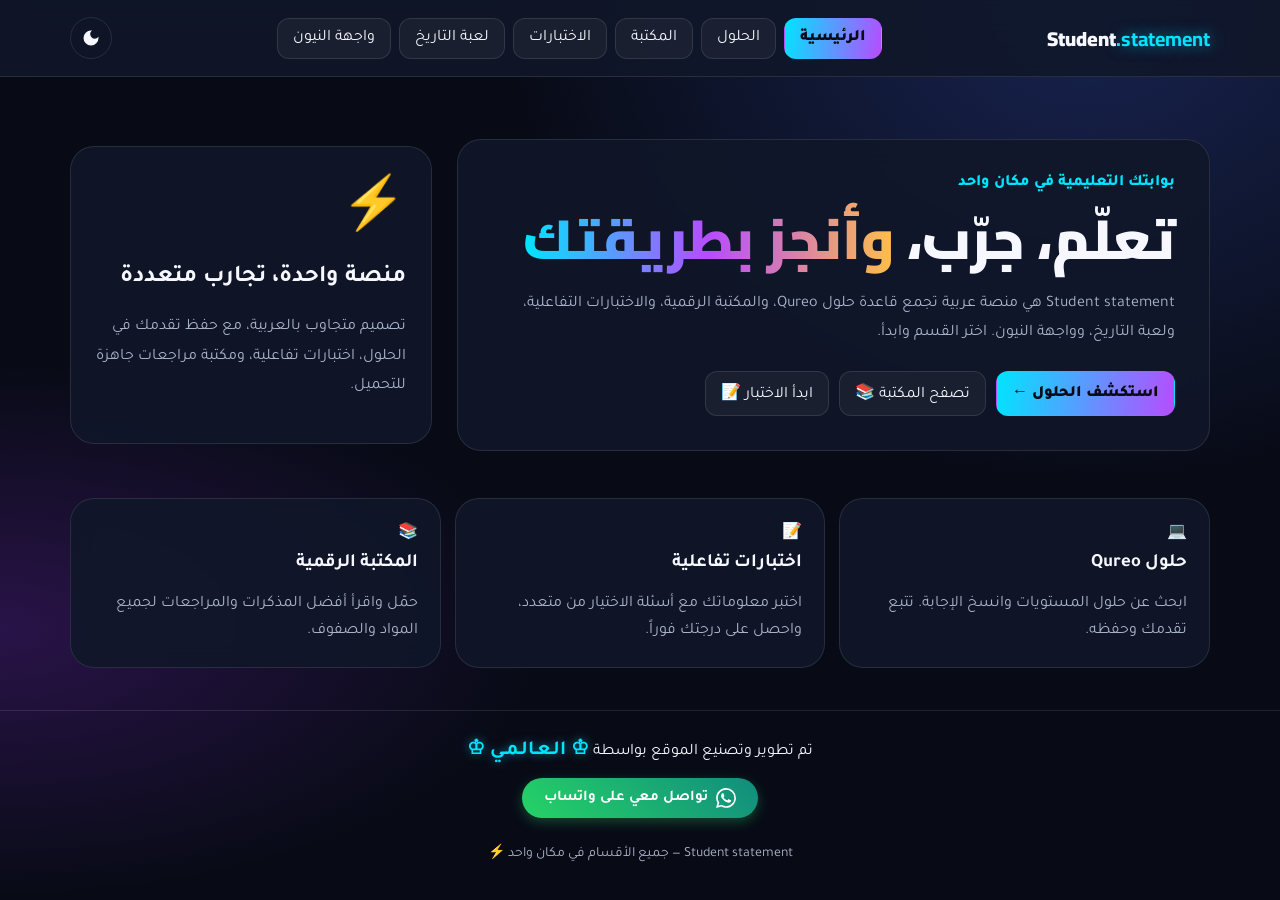
==== commit 4d28f985: "Update index.html" ====
--- a/index.html
+++ b/index.html
@@ -25,7 +25,6 @@
       --danger: #ff4757;
     }
 
-    /* الوضع النهاري */
     body.light-mode {
       --bg: #f4f7f6;
       --card: rgba(255, 255, 255, 0.95);
@@ -74,7 +73,7 @@
     .solution-block{padding:14px;margin-top:10px;border:1px solid var(--line);border-radius:12px;white-space:pre-wrap;overflow-wrap:anywhere;line-height:1.75;color:var(--text)}
     .solution-block button{float:left}
     .level-pills{display:flex;gap:7px;flex-wrap:wrap;margin:12px 0}
-    .pill{padding:7px 10px;border:1px solid var(--line);border-radius:10px;background:rgba(128,128,128,0.1);color:var(--text);display:flex;align-items:center;gap:5px;}
+    .pill{padding:7px 10px;border:1px solid var(--line);border-radius:10px;background:rgba(128,128,128,0.1);color:var(--text);display:flex;align-items:center;gap:5px;cursor:pointer;}
     .pill.active{background:var(--cyan);color:#071018}
     .pill.done::after { content: '✔️'; font-size: 12px; }
     .notice{padding:15px;border:1px solid #ffbf4760;background:#ffbf4710;border-radius:14px;color:var(--gold);line-height:1.7}
@@ -91,6 +90,10 @@
     .quiz-option:hover { background: rgba(128,128,128,0.2); }
     .quiz-option.correct { background: rgba(37, 211, 102, 0.2); border-color: var(--success); }
     .quiz-option.wrong { background: rgba(255, 71, 87, 0.2); border-color: var(--danger); }
+    
+    .category-pills { display: flex; gap: 10px; margin-bottom: 20px; }
+    .cat-pill { padding: 8px 15px; border-radius: 20px; border: 1px solid var(--line); cursor: pointer; font-weight: bold; }
+    .cat-pill.active { background: var(--purple); color: #fff; border-color: var(--purple); }
 
     @media(max-width:760px){.hero{grid-template-columns:1fr;padding-top:35px}.feature-grid{grid-template-columns:1fr}.workspace{padding:17px}.nav{padding:12px 0}.frame-wrap{min-height:440px}.hero-copy{padding:24px}}
   </style>
@@ -107,19 +110,16 @@
       <button data-view="history">لعبة التاريخ</button>
       <button data-view="portfolio">واجهة النيون</button>
     </nav>
-    <!-- زرار الوضع الليلي/النهاري -->
     <button id="theme-toggle" class="btn-icon" title="تغيير المظهر">
       <svg id="theme-icon" width="20" height="20" fill="currentColor" viewBox="0 0 24 24"><path d="M12 3a9 9 0 1 0 9 9c0-.46-.04-.92-.1-1.36a5.389 5.389 0 0 1-4.4 2.26 5.403 5.403 0 0 1-3.14-9.8c-.44-.06-.9-.1-1.36-.1z"/></svg>
     </button>
   </div></header>
   
   <main class="shell">
-    <!-- الرئيسية -->
     <section id="view-home"><div class="hero"><div class="panel hero-copy"><span class="eyebrow">بوابتك التعليمية في مكان واحد</span><h1>تعلّم، جرّب، <span class="gradient">وأنجز بطريقتك</span></h1><p>Student statement هي منصة عربية تجمع قاعدة حلول Qureo، والمكتبة الرقمية، والاختبارات التفاعلية، ولعبة التاريخ، وواجهة النيون. اختر القسم وابدأ.</p><div class="hero-actions"><button class="btn primary" data-go="solutions">استكشف الحلول ←</button><button class="btn" data-go="library">تصفح المكتبة 📚</button><button class="btn" data-go="quiz">ابدأ الاختبار 📝</button></div></div><aside class="panel hero-card"><div class="big">⚡</div><h2>منصة واحدة، تجارب متعددة</h2><p class="muted">تصميم متجاوب بالعربية، مع حفظ تقدمك في الحلول، اختبارات تفاعلية، ومكتبة مراجعات جاهزة للتحميل.</p></aside></div>
       <div class="feature-grid"><article class="card feature"><div class="big">💻</div><h3>حلول Qureo</h3><p>ابحث عن حلول المستويات وانسخ الإجابة. تتبع تقدمك وحفظه.</p></article><article class="card feature"><div class="big">📝</div><h3>اختبارات تفاعلية</h3><p>اختبر معلوماتك مع أسئلة الاختيار من متعدد، واحصل على درجتك فوراً.</p></article><article class="card feature"><div class="big">📚</div><h3>المكتبة الرقمية</h3><p>حمّل واقرأ أفضل المذكرات والمراجعات لجميع المواد والصفوف.</p></article></div>
     </section>
 
-    <!-- الحلول -->
     <section id="view-solutions" class="panel workspace hidden"><div class="section-heading"><div><span class="eyebrow">قاعدة الحلول</span><h2>Qureo والثقافة المالية</h2></div><label class="btn">تحميل ملف JSON <input id="db-upload" type="file" accept="application/json,.json" hidden></label></div><p class="muted">ارفع ملف JSON لعرض المستويات. (تم حفظ تقدمك تلقائياً).</p><div class="toolbar"><select class="field" id="platform"><option value="qureo">Qureo</option><option value="finance">الثقافة المالية</option></select><input id="query" class="field search" type="search" placeholder="ابحث عن سؤال أو كلمة..." aria-label="البحث"><select class="field" id="level"><option value="all">كل المستويات</option></select></div><div id="pills" class="level-pills"></div><div id="solutions" class="solution-list"></div><div class="notice" id="db-notice">ارفع ملف JSON يحتوي على <code>qureo</code> و<code>finance</code>.</div></section>
 
     <!-- المكتبة -->
@@ -132,22 +132,27 @@
     <!-- الاختبارات التفاعلية -->
     <section id="view-quiz" class="panel workspace hidden">
       <div class="section-heading"><div><span class="eyebrow">اختبر معلوماتك</span><h2>الاختبارات التفاعلية</h2></div></div>
-      <p class="muted">أجب على الأسئلة التالية، وستظهر لك النتيجة فوراً.</p>
+      <p class="muted">اختر التصنيف وابدأ الاختبار. سيتم حفظ نتيجتك الأخيرة لكل تصنيف.</p>
+      
+      <div class="category-pills" id="quiz-categories">
+        <div class="cat-pill active" data-cat="all">الكل</div>
+        <div class="cat-pill" data-cat="منهج">المنهج</div>
+        <div class="cat-pill" data-cat="برمجة">البرمجة</div>
+        <div class="cat-pill" data-cat="عامة">عامة</div>
+      </div>
+
       <div id="quiz-container" style="margin-top: 20px;"></div>
+      
       <div id="quiz-result" class="hidden" style="margin-top: 20px; padding: 20px; border-radius: 12px; text-align: center; background: var(--card); border: 1px solid var(--cyan);">
         <h3 id="score-text" style="font-size: 24px; color: var(--cyan); margin: 0;"></h3>
         <button class="btn primary" onclick="renderQuiz()" style="margin-top: 15px;">إعادة الاختبار</button>
       </div>
     </section>
 
-    <!-- لعبة التاريخ -->
     <section id="view-history" class="panel workspace hidden"><div class="section-heading"><div><span class="eyebrow">التعلم باللعب</span><h2>سِجِلّ الزمن — تاريخ الصف الثاني الثانوي</h2></div><button class="btn" data-view="home">العودة للرئيسية</button></div><p class="frame-note">محاكي، محكمة الشخصيات، القتال العكسي، وبنك الأسئلة. يُحفظ تقدمك على هذا الجهاز.</p><div class="frame-wrap"><iframe title="لعبة التاريخ" src="index%20(2).html" loading="lazy"></iframe></div></section>
-
-    <!-- واجهة النيون -->
     <section id="view-portfolio" class="panel workspace hidden"><div class="section-heading"><div><span class="eyebrow">الإبداع والتصميم</span><h2>واجهة الموقع النيونية</h2></div><button class="btn" data-view="home">العودة للرئيسية</button></div><p class="frame-note">الواجهة الأصلية تعمل في إطار مستقل للحفاظ على تفاعلاتها ومؤثراتها.</p><div class="frame-wrap"><iframe title="واجهة نيون إبداعية" src="%D9%88%D8%A7%D8%AC%D9%87%D8%A9_%D9%85%D9%88%D9%82%D8%B9_%D9%86%D9%8A%D9%88%D9%86_%D9%85%D8%AA%D9%88%D9%87%D8%AC%D8%A9_%D8%A7%D9%84%D8%B1%D8%A6%D9%8A%D8%B3%D9%8A%D8%A9.html" loading="lazy"></iframe></div></section>
   </main>
   
-  <!-- الفوتر والتواصل -->
   <footer>
     <div class="shell" style="display: flex; flex-direction: column; align-items: center; gap: 15px;">
       <div style="font-size: 16px; color: var(--text);">
@@ -164,24 +169,22 @@
   
   <div id="toast" class="toast" role="status" aria-live="polite"></div>
   
-  <!-- السكربتات -->
   <script src="data.js"></script>
   <script>
+    // متغيرات عامة للاختبارات
+    let quizData = [];
+    let currentCategory = 'all';
+    let userAnswers = {};
+
     // 1. الوضع الليلي والنهاري
     const themeToggle = document.getElementById('theme-toggle');
     const body = document.body;
-    
-    // التحقق من الوضع المحفوظ
-    if(localStorage.getItem('theme') === 'light') {
-        body.classList.add('light-mode');
-    }
+    if(localStorage.getItem('theme') === 'light') { body.classList.add('light-mode'); }
 
     themeToggle.addEventListener('click', () => {
         body.classList.toggle('light-mode');
         const isLight = body.classList.contains('light-mode');
         localStorage.setItem('theme', isLight ? 'light' : 'dark');
-        
-        // تغيير أيقونة الزرار
         const icon = document.getElementById('theme-icon');
         if(isLight) {
             icon.innerHTML = '<path d="M12 7a5 5 0 1 0 0 10 5 5 0 0 0 0-10zm0-5a1 1 0 0 1 1 1v2a1 1 0 0 1-2 0V3a1 1 0 0 1 1-1zm0 18a1 1 0 0 1 1 1v2a1 1 0 0 1-2 0v-2a1 1 0 0 1 1-1zm10-9a1 1 0 0 1-1 1h-2a1 1 0 0 1 0-2h2a1 1 0 0 1 1 1zm-18 0a1 1 0 0 1-1 1H1a1 1 0 0 1 0-2h2a1 1 0 0 1 1 1zm14.95-6.36a1 1 0 0 1 1.41 1.41l-1.41 1.42a1 1 0 0 1-1.42-1.42l1.42-1.41zM5.05 17.54a1 1 0 0 1 1.41 1.41l-1.41 1.42a1 1 0 0 1-1.42-1.42l1.42-1.41zm12.9 1.41a1 1 0 0 1-1.42 1.42l-1.41-1.42a1 1 0 0 1 1.41-1.41l1.42 1.41zM5.05 6.46A1 1 0 0 1 6.46 5.05l1.42 1.42A1 1 0 0 1 6.46 7.88L5.05 6.46z"/>';
@@ -190,14 +193,98 @@
         }
     });
 
-    // 2. دالة عرض المكتبة
+    // 2. تحميل بيانات الاختبارات
+    async function loadQuizzes() {
+      try {
+        const res = await fetch('quizzes.json');
+        const data = await res.json();
+        quizData = data.quizzes;
+        renderQuiz();
+      } catch (error) {
+        document.getElementById('quiz-container').innerHTML = '<div class="notice">تعذر تحميل ملف الأسئلة. تأكد من وجود quizzes.json.</div>';
+      }
+    }
+
+    // 3. عرض الاختبارات حسب التصنيف
+    function renderQuiz() {
+      const container = document.getElementById('quiz-container');
+      const resultBox = document.getElementById('quiz-result');
+      container.innerHTML = '';
+      resultBox.classList.add('hidden');
+      userAnswers = {};
+
+      const filteredQuestions = quizData.filter(q => currentCategory === 'all' || q.category === currentCategory);
+      
+      const lastScore = localStorage.getItem(`quiz_score_${currentCategory}`);
+      if(lastScore) {
+         document.getElementById('score-text').innerHTML = `آخر نتيجة لك في هذا القسم: ${lastScore} <br> جرب تاني!`;
+         resultBox.classList.remove('hidden');
+      }
+
+      if(filteredQuestions.length === 0) {
+        container.innerHTML = '<div class="notice">لا توجد أسئلة في هذا التصنيف حالياً.</div>';
+        return;
+      }
+
+      filteredQuestions.forEach((q, index) => {
+        const questionHTML = `
+          <div class="solution-card" style="margin-bottom: 15px;">
+            <h3 style="margin-bottom: 15px; color: var(--cyan);">${q.question} <span style="font-size:12px; color:var(--muted); font-weight:normal;">(${q.category})</span></h3>
+            <div class="options">
+              ${q.options.map((opt, i) => `
+                <div class="quiz-option" onclick="selectAnswer(${index}, ${i}, this, ${q.correct})">${opt}</div>
+              `).join('')}
+            </div>
+          </div>
+        `;
+        container.innerHTML += questionHTML;
+      });
+      
+      container.innerHTML += `<button class="btn primary" onclick="submitQuiz(${filteredQuestions.length})" style="width: 100%; margin-top: 20px; padding: 15px; font-size: 18px;">عرض النتيجة 🎯</button>`;
+    }
+
+    function selectAnswer(qIndex, optIndex, element, correctIndex) {
+      const parent = element.parentElement;
+      parent.querySelectorAll('.quiz-option').forEach(el => el.classList.remove('correct', 'wrong'));
+      
+      userAnswers[qIndex] = optIndex;
+      
+      if(optIndex === correctIndex) {
+        element.classList.add('correct');
+      } else {
+        element.classList.add('wrong');
+      }
+    }
+
+    function submitQuiz(totalQuestions) {
+      let score = 0;
+      const filteredQuestions = quizData.filter(q => currentCategory === 'all' || q.category === currentCategory);
+      
+      filteredQuestions.forEach((q, i) => {
+        if(userAnswers[i] === q.correct) { score++; }
+      });
+      
+      const percentage = Math.round((score / totalQuestions) * 100);
+      const resultBox = document.getElementById('quiz-result');
+      const scoreText = document.getElementById('score-text');
+      
+      scoreText.innerHTML = `نتيجتك: ${score} من ${totalQuestions} (${percentage}%) <br><br> ${percentage >= 50 ? 'ممتاز! 🎉' : 'محتاج مراجعة 💪'}`;
+      resultBox.classList.remove('hidden');
+      resultBox.scrollIntoView({ behavior: 'smooth' });
+      
+      localStorage.setItem(`quiz_score_${currentCategory}`, `${score}/${totalQuestions} (${percentage}%)`);
+    }
+
+    // 4. دالة عرض المكتبة
     function renderLibrary() {
       const libraryData = [
         { title: "مذكرة اللغة الإنجليزية", desc: "إعداد: أ. السباعي عطية", file: "English.pdf", color: "#b74cff" },
         { title: "مذكرة العزة في التاريخ", desc: "مذكرة التاريخ للصف الأول الثانوي", file: "history.pdf", color: "#ffbf47" },
         { title: "مذكرة سى والثالث والرابع", desc: "مذكرة جاهزة للتحميل", file: "since.pdf", color: "#00e5ff" },
-        { title: "مذكرة الأوائل في الرياضيات", desc: "مذكرة الرياضيات", file: "مذكرة_الأوائل_في_الرياضيات_للصف_الاول_الثانوي_ترم_اول.pdf", color: "#00e5ff" },
-        { title: "مذكرة اللغة العربية", desc: "إعداد: أ. محمد صلاح", file: "مذكرة لغة عربية - 1 ثانوي - ترم 1 - موقع مذكرة.pdf", color: "#00e5ff" }
+        { title: "مذكرة الأوائل في الرياضيات", desc: "مذكرة الرياضيات - الصف الأول الثانوي", file: "مذكرة_الأوائل_في_الرياضيات_للصف_الاول_الثانوي_ترم_اول.pdf", color: "#00e5ff" },
+        { title: "مذكرة اللغة العربية", desc: "إعداد: أ. محمد صلاح", file: "مذكرة لغة عربية - 1 ثانوي - ترم 1 - موقع مذكرة.pdf", color: "#00e5ff" },
+        { title: "مذكرة الرياضيات - البكالوريا", desc: "الصف الثاني المسار الطبي - إعداد: أ. محمد أحمد الفار", file: "math.pdf", color: "#00e5ff" },
+        { title: "مذكرة النحو الشاملة", desc: "الصف الأول الثانوي - الترم الأول", file: "arabic2.pdf", color: "#00e5ff" }
       ];
       const grid = document.getElementById('library-grid');
       if (!grid) return;
@@ -213,84 +300,7 @@
       `).join('');
     }
 
-    // 3. دالة عرض الاختبارات
-    const quizData = [
-      {
-        question: "ما هو ناتج 5 + 7؟",
-        options: ["10", "11", "12", "13"],
-        correct: 2 // الإجابة الصحيحة هي 12 (مؤشر 2)
-      },
-      {
-        question: "أي مما يلي يعتبر من لغات البرمجة؟",
-        options: ["HTML", "Python", "Windows", "Google"],
-        correct: 1 // Python
-      },
-      {
-        question: "ما هي عاصمة مصر؟",
-        options: ["الإسكندرية", "الجيزة", "القاهرة", "أسوان"],
-        correct: 2 // القاهرة
-      }
-    ];
-    
-    let userAnswers = {};
-
-    function renderQuiz() {
-      const container = document.getElementById('quiz-container');
-      const resultBox = document.getElementById('quiz-result');
-      container.innerHTML = '';
-      resultBox.classList.add('hidden');
-      userAnswers = {};
-      
-      quizData.forEach((q, index) => {
-        const questionHTML = `
-          <div class="solution-card" style="margin-bottom: 15px;">
-            <h3 style="margin-bottom: 15px;">${index + 1}. ${q.question}</h3>
-            <div class="options">
-              ${q.options.map((opt, i) => `
-                <div class="quiz-option" onclick="selectAnswer(${index}, ${i}, this)">${opt}</div>
-              `).join('')}
-            </div>
-          </div>
-        `;
-        container.innerHTML += questionHTML;
-      });
-      
-      // إضافة زرار إرسال
-      container.innerHTML += `<button class="btn primary" onclick="submitQuiz()" style="width: 100%; margin-top: 20px; padding: 15px; font-size: 18px;">عرض النتيجة 🎯</button>`;
-    }
-
-    function selectAnswer(qIndex, optIndex, element) {
-      // مسح التحديد القديم
-      const parent = element.parentElement;
-      parent.querySelectorAll('.quiz-option').forEach(el => el.classList.remove('correct', 'wrong'));
-      
-      // تسجيل الإجابة
-      userAnswers[qIndex] = optIndex;
-      
-      // تغيير اللون بناءً على الإجابة (اختياري)
-      if(optIndex === quizData[qIndex].correct) {
-        element.classList.add('correct');
-      } else {
-        element.classList.add('wrong');
-      }
-    }
-
-    function submitQuiz() {
-      let score = 0;
-      quizData.forEach((q, i) => {
-        if(userAnswers[i] === q.correct) {
-          score++;
-        }
-      });
-      
-      const resultBox = document.getElementById('quiz-result');
-      const scoreText = document.getElementById('score-text');
-      scoreText.innerHTML = `نتيجتك: ${score} من ${quizData.length} <br> ${score === quizData.length ? 'ممتاز! 🎉' : 'حاول مرة أخرى 💪'}`;
-      resultBox.classList.remove('hidden');
-      resultBox.scrollIntoView({ behavior: 'smooth' });
-    }
-
-    // 4. دالة عرض الحلول مع حفظ التقدم
+    // 5. دالة عرض الحلول
     function renderSolutions(){
       const data=(window.SOLUTIONS_DB||{})[$('#platform').value]||[];
       const query=$('#query').value.trim().toLowerCase(),level=$('#level').value;
@@ -299,7 +309,6 @@
       sel.innerHTML='<option value="all">كل المستويات</option>'+data.map(x=>`<option value="${esc(x.level)}">المستوى ${esc(x.level)} — ${esc(x.title)}</option>`).join('');
       if([...sel.options].some(o=>o.value===old))sel.value=old;
       
-      // جلب المستويات المحفوظة
       const savedLevels = JSON.parse(localStorage.getItem('completed_levels') || '[]');
       
       $('#pills').innerHTML=data.map(x=>{
@@ -314,77 +323,4 @@
         return `<article class="solution-card">
           <div style="display:flex; justify-content:space-between; align-items:center;">
             <h3>المستوى ${esc(x.level)}: ${esc(x.title)}</h3>
-            <button class="btn" onclick="markDone(${x.level}, this)" style="background:${isDone ? 'var(--success)' : 'transparent'}; color:${isDone ? '#fff' : 'var(--text)'}; border-color:${isDone ? 'var(--success)' : 'var(--line)'};">
-              ${isDone ? 'تم الحل ✔️' : 'تحديد كـ تم الحل'}
-            </button>
-          </div>
-          ${(x.blocks||[{heading:x.title,text:x.content}]).map(b=>`<div class="solution-block"><strong>${esc(b.heading||'الحل')}</strong><button class="btn" data-copy="${encodeURIComponent(b.text||'')}">نسخ</button><div>${esc(b.text||'')}</div></div>`).join('')}
-        </article>`;
-      }).join(''):'<div class="notice">لا توجد نتائج.</div>';
-      
-      $('#db-notice').classList.toggle('hidden',data.length>0);
-    }
-
-    function markDone(level, btn) {
-      let saved = JSON.parse(localStorage.getItem('completed_levels') || '[]');
-      const lvlStr = String(level);
-      if(saved.includes(lvlStr)) {
-        saved = saved.filter(l => l !== lvlStr); // إزالة علامة الحل
-        btn.style.background = 'transparent';
-        btn.style.color = 'var(--text)';
-        btn.style.borderColor = 'var(--line)';
-        btn.textContent = 'تحديد كـ تم الحل';
-      } else {
-        saved.push(lvlStr); // إضافة علامة الحل
-        btn.style.background = 'var(--success)';
-        btn.style.color = '#fff';
-        btn.style.borderColor = 'var(--success)';
-        btn.textContent = 'تم الحل ✔️';
-      }
-      localStorage.setItem('completed_levels', JSON.stringify(saved));
-      
-      // تحديث شكل الأزرار الصغيرة (Pills)
-      const currentPill = document.querySelector(`.pill[data-level="${lvlStr}"]`);
-      if(currentPill) currentPill.classList.toggle('done');
-    }
-
-    // --- الأكواد الأساسية للموقع ---
-    const views=['home','solutions','library','quiz','history','portfolio'];
-    const $=s=>document.querySelector(s);
-    const toast=$('#toast');
-    let timer;
-    
-    function notify(t){toast.textContent=t;toast.classList.add('show');clearTimeout(timer);timer=setTimeout(()=>toast.classList.remove('show'),2200)}
-    
-    function showView(n){
-      views.forEach(v=>$('#view-'+v).classList.toggle('hidden',v!==n));
-      document.querySelectorAll('.navlinks button').forEach(b=>b.classList.toggle('active',b.dataset.view===n));
-      window.scrollTo({top:0,behavior:'smooth'});
-      if(n==='solutions') renderSolutions();
-      if(n==='library') renderLibrary();
-      if(n==='quiz') renderQuiz();
-    }
-    
-    document.addEventListener('click',e=>{const b=e.target.closest('[data-view],[data-go]');if(b)showView(b.dataset.view||b.dataset.go)});
-    
-    function esc(x){return String(x??'').replace(/[&<>"']/g,c=>({'&':'&amp;','<':'&lt;','>':'&gt;','"':'&quot;',"'":'&#39;'}[c]))}
-    
-    $('#platform').onchange=()=>{$('#level').value='all';renderSolutions()};
-    $('#query').oninput=renderSolutions;
-    $('#level').onchange=renderSolutions;
-    $('#pills').onclick=e=>{const b=e.target.closest('[data-level]');if(b){$('#level').value=b.dataset.level;renderSolutions()}};
-    $('#solutions').onclick=async e=>{const b=e.target.closest('[data-copy]');if(b)try{await navigator.clipboard.writeText(decodeURIComponent(b.dataset.copy));notify('تم النسخ')}catch{notify('تعذر النسخ')}};
-    
-    // تحميل ملف JSON
-    $('#db-upload').onchange=async e=>{try{const d=JSON.parse(await e.target.files[0].text());window.SOLUTIONS_DB=d;localStorage.setItem('solutions-db',JSON.stringify(d));notify('تم تحميل البيانات');renderSolutions()}catch{notify('ملف JSON غير صالح')}e.target.value=''};
-    try{const d=localStorage.getItem('solutions-db');if(d&&!window.SOLUTIONS_DB)window.SOLUTIONS_DB=JSON.parse(d)}catch{}
-    
-    // خلفية النجوم
-    const c=$('#stars'),ctx=c.getContext('2d');let ps=[];
-    function resize(){c.width=innerWidth;c.height=innerHeight;ps=Array.from({length:Math.min(50,Math.floor(innerWidth*innerHeight/25000))},()=>({x:Math.random()*c.width,y:Math.random()*c.height,vx:(Math.random()-.5)*.25,vy:(Math.random()-.5)*.25}))}
-    function anim(){ctx.clearRect(0,0,c.width,c.height);ps.forEach((p,i)=>{p.x+=p.vx;p.y+=p.vy;if(p.x<0||p.x>c.width)p.vx*=-1;if(p.y<0||p.y>c.height)p.vy*=-1;ctx.fillStyle='#00e5ff';ctx.fillRect(p.x,p.y,2,2);for(let j=i+1;j<ps.length;j++){let q=ps[j],d=Math.hypot(p.x-q.x,p.y-q.y);if(d<115){ctx.strokeStyle=`rgba(0,229,255,${.12*(1-d/115)})`;ctx.beginPath();ctx.moveTo(p.x,p.y);ctx.lineTo(q.x,q.y);ctx.stroke()}}});requestAnimationFrame(anim)}
-    resize();addEventListener('resize',resize);anim();
-    if('serviceWorker'in navigator)navigator.serviceWorker.register('./sw.js').catch(()=>{});
-  </script>
-</body>
-</html>
+            <button class="btn" onclick="markDone(${x.level}, this)" style="background:${isDone ? 'var(--success)' : 'transparent'
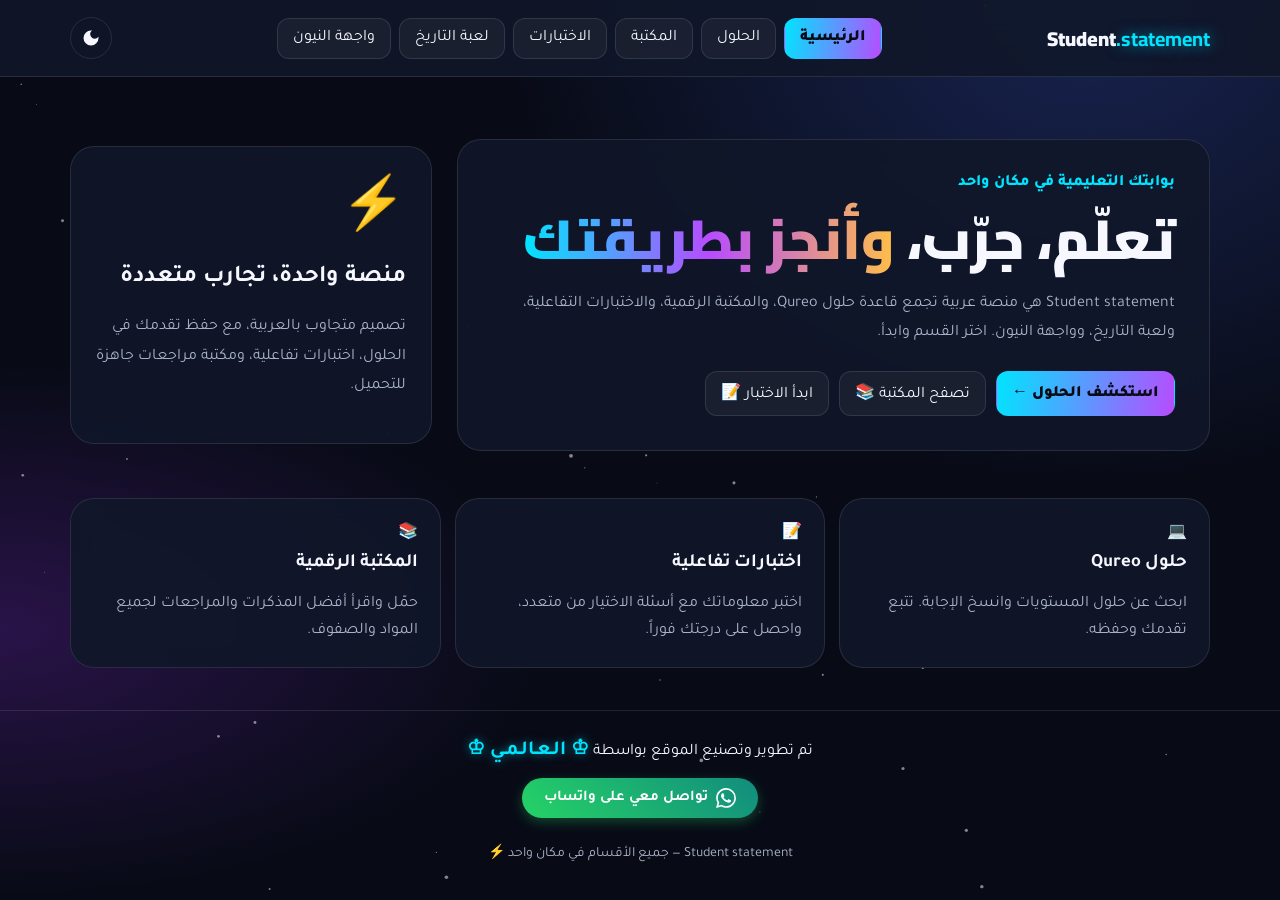
==== commit 3a2572d1: "Fix typo in print statement" ====
--- a/index.html
+++ b/index.html
@@ -11,7 +11,6 @@
   <link href="https://fonts.googleapis.com/css2?family=Cairo:wght@400;600;700;800;900&family=Tajawal:wght@400;500;700&display=swap" rel="stylesheet">
   <title>Student statement</title>
   <style>
-    /* متغيرات الألوان للوضع الليلي والنهاري */
     :root {
       --bg: #080b16;
       --card: rgba(17,23,42,.88);
@@ -84,14 +83,13 @@
     .toast{position:fixed;bottom:20px;left:20px;background:var(--card);border:1px solid var(--cyan);padding:13px 18px;border-radius:14px;opacity:0;transform:translateY(15px);transition:.25s;z-index:20}
     .toast.show{opacity:1;transform:none}
     .canvas{position:fixed;inset:0;z-index:-1;pointer-events:none;opacity:.5}
-    
-    /* ألوان الاختبارات */
+
     .quiz-option { padding: 10px; border: 1px solid var(--line); border-radius: 8px; margin-top: 8px; cursor: pointer; transition: 0.2s; }
     .quiz-option:hover { background: rgba(128,128,128,0.2); }
     .quiz-option.correct { background: rgba(37, 211, 102, 0.2); border-color: var(--success); }
     .quiz-option.wrong { background: rgba(255, 71, 87, 0.2); border-color: var(--danger); }
-    
-    .category-pills { display: flex; gap: 10px; margin-bottom: 20px; }
+
+    .category-pills { display: flex; gap: 10px; margin-bottom: 20px; flex-wrap: wrap; }
     .cat-pill { padding: 8px 15px; border-radius: 20px; border: 1px solid var(--line); cursor: pointer; font-weight: bold; }
     .cat-pill.active { background: var(--purple); color: #fff; border-color: var(--purple); }
 
@@ -114,18 +112,53 @@
       <svg id="theme-icon" width="20" height="20" fill="currentColor" viewBox="0 0 24 24"><path d="M12 3a9 9 0 1 0 9 9c0-.46-.04-.92-.1-1.36a5.389 5.389 0 0 1-4.4 2.26 5.403 5.403 0 0 1-3.14-9.8c-.44-.06-.9-.1-1.36-.1z"/></svg>
     </button>
   </div></header>
-  
+
   <main class="shell">
-    <section id="view-home"><div class="hero"><div class="panel hero-copy"><span class="eyebrow">بوابتك التعليمية في مكان واحد</span><h1>تعلّم، جرّب، <span class="gradient">وأنجز بطريقتك</span></h1><p>Student statement هي منصة عربية تجمع قاعدة حلول Qureo، والمكتبة الرقمية، والاختبارات التفاعلية، ولعبة التاريخ، وواجهة النيون. اختر القسم وابدأ.</p><div class="hero-actions"><button class="btn primary" data-go="solutions">استكشف الحلول ←</button><button class="btn" data-go="library">تصفح المكتبة 📚</button><button class="btn" data-go="quiz">ابدأ الاختبار 📝</button></div></div><aside class="panel hero-card"><div class="big">⚡</div><h2>منصة واحدة، تجارب متعددة</h2><p class="muted">تصميم متجاوب بالعربية، مع حفظ تقدمك في الحلول، اختبارات تفاعلية، ومكتبة مراجعات جاهزة للتحميل.</p></aside></div>
-      <div class="feature-grid"><article class="card feature"><div class="big">💻</div><h3>حلول Qureo</h3><p>ابحث عن حلول المستويات وانسخ الإجابة. تتبع تقدمك وحفظه.</p></article><article class="card feature"><div class="big">📝</div><h3>اختبارات تفاعلية</h3><p>اختبر معلوماتك مع أسئلة الاختيار من متعدد، واحصل على درجتك فوراً.</p></article><article class="card feature"><div class="big">📚</div><h3>المكتبة الرقمية</h3><p>حمّل واقرأ أفضل المذكرات والمراجعات لجميع المواد والصفوف.</p></article></div>
+    <section id="view-home">
+      <div class="hero">
+        <div class="panel hero-copy">
+          <span class="eyebrow">بوابتك التعليمية في مكان واحد</span>
+          <h1>تعلّم، جرّب، <span class="gradient">وأنجز بطريقتك</span></h1>
+          <p>Student statement هي منصة عربية تجمع قاعدة حلول Qureo، والمكتبة الرقمية، والاختبارات التفاعلية، ولعبة التاريخ، وواجهة النيون. اختر القسم وابدأ.</p>
+          <div class="hero-actions">
+            <button class="btn primary" data-go="solutions">استكشف الحلول ←</button>
+            <button class="btn" data-go="library">تصفح المكتبة 📚</button>
+            <button class="btn" data-go="quiz">ابدأ الاختبار 📝</button>
+          </div>
+        </div>
+        <aside class="panel hero-card">
+          <div class="big">⚡</div>
+          <h2>منصة واحدة، تجارب متعددة</h2>
+          <p class="muted">تصميم متجاوب بالعربية، مع حفظ تقدمك في الحلول، اختبارات تفاعلية، ومكتبة مراجعات جاهزة للتحميل.</p>
+        </aside>
+      </div>
+      <div class="feature-grid">
+        <article class="card feature"><div class="big">💻</div><h3>حلول Qureo</h3><p>ابحث عن حلول المستويات وانسخ الإجابة. تتبع تقدمك وحفظه.</p></article>
+        <article class="card feature"><div class="big">📝</div><h3>اختبارات تفاعلية</h3><p>اختبر معلوماتك مع أسئلة الاختيار من متعدد، واحصل على درجتك فوراً.</p></article>
+        <article class="card feature"><div class="big">📚</div><h3>المكتبة الرقمية</h3><p>حمّل واقرأ أفضل المذكرات والمراجعات لجميع المواد والصفوف.</p></article>
+      </div>
     </section>
 
-    <section id="view-solutions" class="panel workspace hidden"><div class="section-heading"><div><span class="eyebrow">قاعدة الحلول</span><h2>Qureo والثقافة المالية</h2></div><label class="btn">تحميل ملف JSON <input id="db-upload" type="file" accept="application/json,.json" hidden></label></div><p class="muted">ارفع ملف JSON لعرض المستويات. (تم حفظ تقدمك تلقائياً).</p><div class="toolbar"><select class="field" id="platform"><option value="qureo">Qureo</option><option value="finance">الثقافة المالية</option></select><input id="query" class="field search" type="search" placeholder="ابحث عن سؤال أو كلمة..." aria-label="البحث"><select class="field" id="level"><option value="all">كل المستويات</option></select></div><div id="pills" class="level-pills"></div><div id="solutions" class="solution-list"></div><div class="notice" id="db-notice">ارفع ملف JSON يحتوي على <code>qureo</code> و<code>finance</code>.</div></section>
+    <section id="view-solutions" class="panel workspace hidden">
+      <div class="section-heading">
+        <div><span class="eyebrow">قاعدة الحلول</span><h2>Qureo والثقافة المالية</h2></div>
+        <label class="btn">تحميل ملف JSON <input id="db-upload" type="file" accept="application/json,.json" hidden></label>
+      </div>
+      <p class="muted">ارفع ملف JSON لعرض المستويات. (تم حفظ تقدمك تلقائياً).</p>
+      <div class="toolbar">
+        <select class="field" id="platform"><option value="qureo">Qureo</option><option value="finance">الثقافة المالية</option></select>
+        <input id="query" class="field search" type="search" placeholder="ابحث عن سؤال أو كلمة..." aria-label="البحث">
+        <select class="field" id="level"><option value="all">كل المستويات</option></select>
+      </div>
+      <div id="pills" class="level-pills"></div>
+      <div id="solutions" class="solution-list"></div>
+      <div class="notice" id="db-notice">ارفع ملف JSON يحتوي على <code>qureo</code> و<code>finance</code>.</div>
+    </section>
 
     <!-- المكتبة -->
     <section id="view-library" class="panel workspace hidden">
-      <div class="section-heading"><div><span class="eyebrow">المكتبة الرقمية</span><h2>المراجعات والمذكرات</h2></div></div>
-      <p class="muted">تصفح أفضل المذكرات والمراجعات التعليمية. يمكنك قراءتها مباشرة أو تحميلها.</p>
+      <div class="section-heading"><div><span class="eyebrow">المكتبة الرقمية</span><h2>المراجعات والمذكرات والكتب</h2></div></div>
+      <p class="muted">تصفح أفضل المذكرات والكتب التعليمية (الرياضيات، اللغة العربية، وغيرها). يمكنك قراءتها مباشرة أو تحميلها.</p>
       <div id="library-grid" style="margin-top: 20px; display: grid; grid-template-columns: repeat(auto-fill, minmax(300px, 1fr)); gap: 20px;"></div>
     </section>
 
@@ -133,7 +166,7 @@
     <section id="view-quiz" class="panel workspace hidden">
       <div class="section-heading"><div><span class="eyebrow">اختبر معلوماتك</span><h2>الاختبارات التفاعلية</h2></div></div>
       <p class="muted">اختر التصنيف وابدأ الاختبار. سيتم حفظ نتيجتك الأخيرة لكل تصنيف.</p>
-      
+
       <div class="category-pills" id="quiz-categories">
         <div class="cat-pill active" data-cat="all">الكل</div>
         <div class="cat-pill" data-cat="منهج">المنهج</div>
@@ -142,35 +175,81 @@
       </div>
 
       <div id="quiz-container" style="margin-top: 20px;"></div>
-      
+
       <div id="quiz-result" class="hidden" style="margin-top: 20px; padding: 20px; border-radius: 12px; text-align: center; background: var(--card); border: 1px solid var(--cyan);">
         <h3 id="score-text" style="font-size: 24px; color: var(--cyan); margin: 0;"></h3>
         <button class="btn primary" onclick="renderQuiz()" style="margin-top: 15px;">إعادة الاختبار</button>
       </div>
     </section>
 
-    <section id="view-history" class="panel workspace hidden"><div class="section-heading"><div><span class="eyebrow">التعلم باللعب</span><h2>سِجِلّ الزمن — تاريخ الصف الثاني الثانوي</h2></div><button class="btn" data-view="home">العودة للرئيسية</button></div><p class="frame-note">محاكي، محكمة الشخصيات، القتال العكسي، وبنك الأسئلة. يُحفظ تقدمك على هذا الجهاز.</p><div class="frame-wrap"><iframe title="لعبة التاريخ" src="index%20(2).html" loading="lazy"></iframe></div></section>
-    <section id="view-portfolio" class="panel workspace hidden"><div class="section-heading"><div><span class="eyebrow">الإبداع والتصميم</span><h2>واجهة الموقع النيونية</h2></div><button class="btn" data-view="home">العودة للرئيسية</button></div><p class="frame-note">الواجهة الأصلية تعمل في إطار مستقل للحفاظ على تفاعلاتها ومؤثراتها.</p><div class="frame-wrap"><iframe title="واجهة نيون إبداعية" src="%D9%88%D8%A7%D8%AC%D9%87%D8%A9_%D9%85%D9%88%D9%82%D8%B9_%D9%86%D9%8A%D9%88%D9%86_%D9%85%D8%AA%D9%88%D9%87%D8%AC%D8%A9_%D8%A7%D9%84%D8%B1%D8%A6%D9%8A%D8%B3%D9%8A%D8%A9.html" loading="lazy"></iframe></div></section>
+    <section id="view-history" class="panel workspace hidden">
+      <div class="section-heading"><div><span class="eyebrow">التعلم باللعب</span><h2>سِجِلّ الزمن — تاريخ الصف الثاني الثانوي</h2></div><button class="btn" data-view="home">العودة للرئيسية</button></div>
+      <p class="frame-note">محاكي، محكمة الشخصيات، القتال العكسي، وبنك الأسئلة. يُحفظ تقدمك على هذا الجهاز.</p>
+      <div class="frame-wrap"><iframe title="لعبة التاريخ" src="index%20(2).html" loading="lazy"></iframe></div>
+    </section>
+
+    <section id="view-portfolio" class="panel workspace hidden">
+      <div class="section-heading"><div><span class="eyebrow">الإبداع والتصميم</span><h2>واجهة الموقع النيونية</h2></div><button class="btn" data-view="home">العودة للرئيسية</button></div>
+      <p class="frame-note">الواجهة الأصلية تعمل في إطار مستقل للحفاظ على تفاعلاتها ومؤثراتها.</p>
+      <div class="frame-wrap"><iframe title="واجهة نيون إبداعية" src="%D9%88%D8%A7%D8%AC%D9%87%D8%A9_%D9%85%D9%88%D9%82%D8%B9_%D9%86%D9%8A%D9%88%D9%86_%D9%85%D8%AA%D9%88%D9%87%D8%AC%D8%A9_%D8%A7%D9%84%D8%B1%D8%A6%D9%8A%D8%B3%D9%8A%D8%A9.html" loading="lazy"></iframe></div>
+    </section>
   </main>
-  
+
   <footer>
     <div class="shell" style="display: flex; flex-direction: column; align-items: center; gap: 15px;">
       <div style="font-size: 16px; color: var(--text);">
-        تم تطوير وتصنيع الموقع بواسطة 
+        تم تطوير وتصنيع الموقع بواسطة
         <strong style="color: var(--cyan); font-size: 20px; text-shadow: 0 0 10px rgba(0, 229, 255, 0.5);">♔ الـعـالـمـي ♔</strong>
       </div>
-      <a href="https://wa.me/201094250238" target="_blank" style="display: inline-flex; align-items: center; background: linear-gradient(45deg, #25D366, #128C7E); color: white; padding: 10px 22px; border-radius: 30px; text-decoration: none; font-weight: bold; font-family: 'Tajawal', sans-serif; font-size: 15px; transition: 0.3s; box-shadow: 0 4px 12px rgba(37, 211, 102, 0.3);">
+      <a href="https://wa.me/201094250238" target="_blank" rel="noopener noreferrer" style="display: inline-flex; align-items: center; background: linear-gradient(45deg, #25D366, #128C7E); color: white; padding: 10px 22px; border-radius: 30px; text-decoration: none; font-weight: bold; font-family: 'Tajawal', sans-serif; font-size: 15px; transition: 0.3s; box-shadow: 0 4px 12px rgba(37, 211, 102, 0.3);">
         <svg style="width: 20px; height: 20px; margin-left: 8px;" fill="currentColor" viewBox="0 0 24 24" xmlns="http://www.w3.org/2000/svg"><path d="M17.472 14.382c-.297-.149-1.758-.867-2.03-.967-.273-.099-.471-.148-.67.15-.197.297-.767.966-.94 1.164-.173.199-.347.223-.644.075-.297-.15-1.255-.463-2.39-1.475-.883-.788-1.48-1.761-1.653-2.059-.173-.297-.018-.458.13-.606.134-.133.298-.347.446-.52.149-.174.198-.298.298-.497.099-.198.05-.371-.025-.52-.075-.149-.669-1.612-.916-2.207-.242-.579-.487-.5-.669-.51-.173-.008-.371-.01-.57-.01-.198 0-.52.074-.792.372-.272.297-1.04 1.016-1.04 2.479 0 1.462 1.065 2.875 1.213 3.074.149.198 2.096 3.2 5.077 4.487.709.306 1.262.489 1.694.625.712.227 1.36.195 1.871.118.571-.085 1.758-.719 2.006-1.413.248-.694.248-1.289.173-1.413-.074-.124-.272-.198-.57-.347m-5.421 7.403h-.004a9.87 9.87 0 01-5.031-1.378l-.361-.214-3.741.982.998-3.648-.235-.374a9.86 9.86 0 01-1.51-5.26c.001-5.45 4.436-9.884 9.888-9.884 2.64 0 5.122 1.03 6.988 2.898a9.825 9.825 0 012.893 6.994c-.003 5.45-4.437 9.884-9.885 9.884m8.413-18.297A11.815 11.815 0 0012.05 0C5.495 0 .16 5.335.157 11.892c0 2.096.547 4.142 1.588 5.945L.057 24l6.305-1.654a11.882 11.882 0 005.683 1.448h.005c6.554 0 11.89-5.335 11.893-11.893a11.821 11.821 0 00-3.48-8.413Z"/></svg>
         تواصل معي على واتساب
       </a>
       <div style="font-size: 14px; color: var(--muted); margin-top: 10px;">Student statement — جميع الأقسام في مكان واحد ⚡</div>
     </div>
   </footer>
-  
+
   <div id="toast" class="toast" role="status" aria-live="polite"></div>
-  
+
   <script src="data.js"></script>
   <script>
+    const $ = (sel) => document.querySelector(sel);
+    const $$ = (sel) => [...document.querySelectorAll(sel)];
+    const esc = (s) => String(s ?? '').replace(/[&<>"']/g, (m) => ({'&':'&amp;','<':'&lt;','>':'&gt;','"':'&quot;',"'":'&#39;'}[m]));
+
+    function showToast(msg) {
+      const t = $('#toast');
+      t.textContent = msg;
+      t.classList.add('show');
+      clearTimeout(showToast._timer);
+      showToast._timer = setTimeout(() => t.classList.remove('show'), 2500);
+    }
+
+    function switchView(viewName) {
+      $$('[id^="view-"]').forEach((sec) => sec.classList.add('hidden'));
+      const target = $(`#view-${viewName}`);
+      if (target) target.classList.remove('hidden');
+
+      $$('.navlinks button').forEach((btn) => {
+        btn.classList.toggle('active', btn.dataset.view === viewName);
+      });
+
+      if (viewName === 'library') renderLibrary();
+      if (viewName === 'quiz') {
+        if (!quizData.length) loadQuizzes();
+        else renderQuiz();
+      }
+      if (viewName === 'solutions') renderSolutions();
+      window.scrollTo({ top: 0, behavior: 'smooth' });
+    }
+
+    $$('.navlinks button[data-view]').forEach((btn) => {
+      btn.addEventListener('click', () => switchView(btn.dataset.view));
+    });
+    $$('[data-go]').forEach((btn) => {
+      btn.addEventListener('click', () => switchView(btn.dataset.go));
+    });
+
     // متغيرات عامة للاختبارات
     let quizData = [];
     let currentCategory = 'all';
@@ -179,18 +258,16 @@
     // 1. الوضع الليلي والنهاري
     const themeToggle = document.getElementById('theme-toggle');
     const body = document.body;
-    if(localStorage.getItem('theme') === 'light') { body.classList.add('light-mode'); }
+    if (localStorage.getItem('theme') === 'light') body.classList.add('light-mode');
 
     themeToggle.addEventListener('click', () => {
-        body.classList.toggle('light-mode');
-        const isLight = body.classList.contains('light-mode');
-        localStorage.setItem('theme', isLight ? 'light' : 'dark');
-        const icon = document.getElementById('theme-icon');
-        if(isLight) {
-            icon.innerHTML = '<path d="M12 7a5 5 0 1 0 0 10 5 5 0 0 0 0-10zm0-5a1 1 0 0 1 1 1v2a1 1 0 0 1-2 0V3a1 1 0 0 1 1-1zm0 18a1 1 0 0 1 1 1v2a1 1 0 0 1-2 0v-2a1 1 0 0 1 1-1zm10-9a1 1 0 0 1-1 1h-2a1 1 0 0 1 0-2h2a1 1 0 0 1 1 1zm-18 0a1 1 0 0 1-1 1H1a1 1 0 0 1 0-2h2a1 1 0 0 1 1 1zm14.95-6.36a1 1 0 0 1 1.41 1.41l-1.41 1.42a1 1 0 0 1-1.42-1.42l1.42-1.41zM5.05 17.54a1 1 0 0 1 1.41 1.41l-1.41 1.42a1 1 0 0 1-1.42-1.42l1.42-1.41zm12.9 1.41a1 1 0 0 1-1.42 1.42l-1.41-1.42a1 1 0 0 1 1.41-1.41l1.42 1.41zM5.05 6.46A1 1 0 0 1 6.46 5.05l1.42 1.42A1 1 0 0 1 6.46 7.88L5.05 6.46z"/>';
-        } else {
-            icon.innerHTML = '<path d="M12 3a9 9 0 1 0 9 9c0-.46-.04-.92-.1-1.36a5.389 5.389 0 0 1-4.4 2.26 5.403 5.403 0 0 1-3.14-9.8c-.44-.06-.9-.1-1.36-.1z"/>';
-        }
+      body.classList.toggle('light-mode');
+      const isLight = body.classList.contains('light-mode');
+      localStorage.setItem('theme', isLight ? 'light' : 'dark');
+      const icon = document.getElementById('theme-icon');
+      icon.innerHTML = isLight
+        ? '<path d="M12 7a5 5 0 1 0 0 10 5 5 0 0 0 0-10zm0-5a1 1 0 0 1 1 1v2a1 1 0 0 1-2 0V3a1 1 0 0 1 1-1zm0 18a1 1 0 0 1 1 1v2a1 1 0 0 1-2 0v-2a1 1 0 0 1 1-1zm10-9a1 1 0 0 1-1 1h-2a1 1 0 0 1 0-2h2a1 1 0 0 1 1 1zm-18 0a1 1 0 0 1-1 1H1a1 1 0 0 1 0-2h2a1 1 0 0 1 1 1zm14.95-6.36a1 1 0 0 1 1.41 1.41l-1.41 1.42a1 1 0 0 1-1.42-1.42l1.42-1.41zM5.05 17.54a1 1 0 0 1 1.41 1.41l-1.41 1.42a1 1 0 0 1-1.42-1.42l1.42-1.41zm12.9 1.41a1 1 0 0 1-1.42 1.42l-1.41-1.42a1 1 0 0 1 1.41-1.41l1.42 1.41zM5.05 6.46A1 1 0 0 1 6.46 5.05l1.42 1.42A1 1 0 0 1 6.46 7.88L5.05 6.46z"/>'
+        : '<path d="M12 3a9 9 0 1 0 9 9c0-.46-.04-.92-.1-1.36a5.389 5.389 0 0 1-4.4 2.26 5.403 5.403 0 0 1-3.14-9.8c-.44-.06-.9-.1-1.36-.1z"/>';
     });
 
     // 2. تحميل بيانات الاختبارات
@@ -198,12 +275,21 @@
       try {
         const res = await fetch('quizzes.json');
         const data = await res.json();
-        quizData = data.quizzes;
+        quizData = data.quizzes || [];
         renderQuiz();
       } catch (error) {
         document.getElementById('quiz-container').innerHTML = '<div class="notice">تعذر تحميل ملف الأسئلة. تأكد من وجود quizzes.json.</div>';
       }
     }
+
+    $$('#quiz-categories .cat-pill').forEach((pill) => {
+      pill.addEventListener('click', () => {
+        $$('#quiz-categories .cat-pill').forEach((p) => p.classList.remove('active'));
+        pill.classList.add('active');
+        currentCategory = pill.dataset.cat;
+        renderQuiz();
+      });
+    });
 
     // 3. عرض الاختبارات حسب التصنيف
     function renderQuiz() {
@@ -213,15 +299,15 @@
       resultBox.classList.add('hidden');
       userAnswers = {};
 
-      const filteredQuestions = quizData.filter(q => currentCategory === 'all' || q.category === currentCategory);
-      
+      const filteredQuestions = quizData.filter((q) => currentCategory === 'all' || q.category === currentCategory);
+
       const lastScore = localStorage.getItem(`quiz_score_${currentCategory}`);
-      if(lastScore) {
-         document.getElementById('score-text').innerHTML = `آخر نتيجة لك في هذا القسم: ${lastScore} <br> جرب تاني!`;
-         resultBox.classList.remove('hidden');
-      }
-
-      if(filteredQuestions.length === 0) {
+      if (lastScore) {
+        document.getElementById('score-text').innerHTML = `آخر نتيجة لك في هذا القسم: ${esc(lastScore)} <br> جرب تاني!`;
+        resultBox.classList.remove('hidden');
+      }
+
+      if (filteredQuestions.length === 0) {
         container.innerHTML = '<div class="notice">لا توجد أسئلة في هذا التصنيف حالياً.</div>';
         return;
       }
@@ -229,98 +315,233 @@
       filteredQuestions.forEach((q, index) => {
         const questionHTML = `
           <div class="solution-card" style="margin-bottom: 15px;">
-            <h3 style="margin-bottom: 15px; color: var(--cyan);">${q.question} <span style="font-size:12px; color:var(--muted); font-weight:normal;">(${q.category})</span></h3>
+            <h3 style="margin-bottom: 15px; color: var(--cyan);">${esc(q.question)} <span style="font-size:12px; color:var(--muted); font-weight:normal;">(${esc(q.category)})</span></h3>
             <div class="options">
-              ${q.options.map((opt, i) => `
-                <div class="quiz-option" onclick="selectAnswer(${index}, ${i}, this, ${q.correct})">${opt}</div>
+              ${(q.options || []).map((opt, i) => `
+                <div class="quiz-option" onclick="selectAnswer(${index}, ${i}, this, ${Number(q.correct)})">${esc(opt)}</div>
               `).join('')}
             </div>
           </div>
         `;
         container.innerHTML += questionHTML;
       });
-      
+
       container.innerHTML += `<button class="btn primary" onclick="submitQuiz(${filteredQuestions.length})" style="width: 100%; margin-top: 20px; padding: 15px; font-size: 18px;">عرض النتيجة 🎯</button>`;
     }
 
     function selectAnswer(qIndex, optIndex, element, correctIndex) {
       const parent = element.parentElement;
-      parent.querySelectorAll('.quiz-option').forEach(el => el.classList.remove('correct', 'wrong'));
-      
+      parent.querySelectorAll('.quiz-option').forEach((el) => el.classList.remove('correct', 'wrong'));
       userAnswers[qIndex] = optIndex;
-      
-      if(optIndex === correctIndex) {
-        element.classList.add('correct');
-      } else {
-        element.classList.add('wrong');
-      }
+      if (optIndex === correctIndex) element.classList.add('correct');
+      else element.classList.add('wrong');
     }
 
     function submitQuiz(totalQuestions) {
       let score = 0;
-      const filteredQuestions = quizData.filter(q => currentCategory === 'all' || q.category === currentCategory);
-      
+      const filteredQuestions = quizData.filter((q) => currentCategory === 'all' || q.category === currentCategory);
       filteredQuestions.forEach((q, i) => {
-        if(userAnswers[i] === q.correct) { score++; }
+        if (userAnswers[i] === Number(q.correct)) score++;
       });
-      
-      const percentage = Math.round((score / totalQuestions) * 100);
+
+      const percentage = totalQuestions ? Math.round((score / totalQuestions) * 100) : 0;
       const resultBox = document.getElementById('quiz-result');
       const scoreText = document.getElementById('score-text');
-      
+
       scoreText.innerHTML = `نتيجتك: ${score} من ${totalQuestions} (${percentage}%) <br><br> ${percentage >= 50 ? 'ممتاز! 🎉' : 'محتاج مراجعة 💪'}`;
       resultBox.classList.remove('hidden');
       resultBox.scrollIntoView({ behavior: 'smooth' });
-      
+
       localStorage.setItem(`quiz_score_${currentCategory}`, `${score}/${totalQuestions} (${percentage}%)`);
     }
 
-    // 4. دالة عرض المكتبة
+    // 4. دالة عرض المكتبة (شاملة كتب الرياضيات واللغة العربية + مذكرات المستودع)
     function renderLibrary() {
       const libraryData = [
-        { title: "مذكرة اللغة الإنجليزية", desc: "إعداد: أ. السباعي عطية", file: "English.pdf", color: "#b74cff" },
+        {
+          title: "كتاب الرياضيات (المسار العلمي / الأول الثانوي)",
+          desc: "النسخة الرسمية من بوابة وزارة التربية والتعليم — جاهز للفتح والتحميل مباشرة على GitHub Pages",
+          file: "https://moe.gov.eg/media/vxjoayuu/01-g10.pdf",
+          color: "#00e5ff",
+          external: true
+        },
+        {
+          title: "كتاب اللغة العربية (الأول الثانوي)",
+          desc: "النسخة الرسمية من بوابة وزارة التربية والتعليم — جاهز للفتح والتحميل مباشرة على GitHub Pages",
+          file: "https://moe.gov.eg/media/hmhfsxfh/01-g10.pdf",
+          color: "#b74cff",
+          external: true
+        },
+        {
+          title: "نموذج اختبار وقوانين (علوم ورياضيات/فيزياء)",
+          desc: "ملف تدريبي وقوانين رسمية من وزارة التربية والتعليم",
+          file: "https://moe.gov.eg/media/2oknj0fj/01-g10.pdf",
+          color: "#ffbf47",
+          external: true
+        },
+        { title: "مذكرة الأوائل في الرياضيات", desc: "مذكرة الرياضيات - الصف الأول الثانوي - ترم أول", file: "مذكرة_الأوائل_في_الرياضيات_للصف_الاول_الثانوي_ترم_اول.pdf", color: "#00e5ff" },
+        { title: "مذكرة الرياضيات - البكالوريا", desc: "الصف الثاني المسار الطبي - إعداد: أ. محمد أحمد الفار", file: "math.pdf", color: "#00e5ff" },
+        { title: "مذكرة اللغة العربية", desc: "إعداد: أ. محمد صلاح - 1 ثانوي - ترم 1", file: "مذكرة لغة عربية - 1 ثانوي - ترم 1 - موقع مذكرة.pdf", color: "#b74cff" },
+        { title: "مذكرة النحو الشاملة", desc: "الصف الأول الثانوي - الترم الأول", file: "arabic2.pdf", color: "#b74cff" },
+        { title: "مذكرة اللغة الإنجليزية", desc: "إعداد: أ. السباعي عطية", file: "English.pdf", color: "#ffbf47" },
         { title: "مذكرة العزة في التاريخ", desc: "مذكرة التاريخ للصف الأول الثانوي", file: "history.pdf", color: "#ffbf47" },
-        { title: "مذكرة سى والثالث والرابع", desc: "مذكرة جاهزة للتحميل", file: "since.pdf", color: "#00e5ff" },
-        { title: "مذكرة الأوائل في الرياضيات", desc: "مذكرة الرياضيات - الصف الأول الثانوي", file: "مذكرة_الأوائل_في_الرياضيات_للصف_الاول_الثانوي_ترم_اول.pdf", color: "#00e5ff" },
-        { title: "مذكرة اللغة العربية", desc: "إعداد: أ. محمد صلاح", file: "مذكرة لغة عربية - 1 ثانوي - ترم 1 - موقع مذكرة.pdf", color: "#00e5ff" },
-        { title: "مذكرة الرياضيات - البكالوريا", desc: "الصف الثاني المسار الطبي - إعداد: أ. محمد أحمد الفار", file: "math.pdf", color: "#00e5ff" },
-        { title: "مذكرة النحو الشاملة", desc: "الصف الأول الثانوي - الترم الأول", file: "arabic2.pdf", color: "#00e5ff" }
+        { title: "مذكرة سى والثالث والرابع", desc: "مذكرة جاهزة للتحميل", file: "since.pdf", color: "#25D366" }
       ];
+
       const grid = document.getElementById('library-grid');
       if (!grid) return;
-      grid.innerHTML = libraryData.map(item => `
-        <article class="solution-card" style="display: flex; flex-direction: column; gap: 10px; padding: 20px;">
-          <h3 style="color: ${item.color}; margin: 0;">${item.title}</h3>
-          <p style="color: var(--muted); margin: 0; font-size: 14px;">${item.desc}</p>
-          <div style="display: flex; gap: 10px; margin-top: auto; padding-top: 10px;">
-            <a href="${encodeURI(item.file)}" target="_blank" class="btn primary" style="text-decoration: none; display: inline-flex; align-items: center; justify-content: center; flex: 1;">قراءة 📖</a>
-            <a href="${encodeURI(item.file)}" download class="btn" style="text-decoration: none; display: inline-flex; align-items: center; justify-content: center; flex: 1; background-color: ${item.color}; color: #000; font-weight: bold;">تحميل ⬇️</a>
+
+      grid.innerHTML = libraryData.map((item) => {
+        const hrefUrl = item.external ? item.file : encodeURI(item.file);
+        return `
+          <article class="solution-card" style="display: flex; flex-direction: column; gap: 10px; padding: 20px;">
+            <h3 style="color: ${item.color}; margin: 0;">${esc(item.title)}</h3>
+            <p style="color: var(--muted); margin: 0; font-size: 14px;">${esc(item.desc)}</p>
+            <div style="display: flex; gap: 10px; margin-top: auto; padding-top: 10px;">
+              <a href="${hrefUrl}" target="_blank" rel="noopener noreferrer" class="btn primary" style="text-decoration: none; display: inline-flex; align-items: center; justify-content: center; flex: 1;">قراءة 📖</a>
+              <a href="${hrefUrl}" download target="_blank" rel="noopener noreferrer" class="btn" style="text-decoration: none; display: inline-flex; align-items: center; justify-content: center; flex: 1; background-color: ${item.color}; color: #000; font-weight: bold;">تحميل ⬇️</a>
+            </div>
+          </article>
+        `;
+      }).join('');
+    }
+
+    // 5. دالة عرض الحلول وتتبع التقدم
+    function markDone(level, btnEl) {
+      const saved = JSON.parse(localStorage.getItem('completed_levels') || '[]');
+      const key = String(level);
+      const idx = saved.indexOf(key);
+      if (idx === -1) {
+        saved.push(key);
+        showToast(`تم تحديد المستوى ${key} كمكتمل ✅`);
+      } else {
+        saved.splice(idx, 1);
+        showToast(`تم إلغاء تحديد المستوى ${key}`);
+      }
+      localStorage.setItem('completed_levels', JSON.stringify(saved));
+      renderSolutions();
+    }
+
+    function copyText(text) {
+      navigator.clipboard?.writeText(text).then(
+        () => showToast('تم نسخ الإجابة بنجاح 📋'),
+        () => showToast('تعذر النسخ التلقائي')
+      );
+    }
+
+    function renderSolutions() {
+      const db = window.SOLUTIONS_DB || {};
+      const data = db[$('#platform').value] || [];
+      const notice = $('#db-notice');
+      if (notice) notice.classList.toggle('hidden', data.length > 0);
+
+      const query = $('#query').value.trim().toLowerCase();
+      const level = $('#level').value;
+      const sel = $('#level');
+      const old = sel.value;
+
+      sel.innerHTML = '<option value="all">كل المستويات</option>' + data.map((x) => `<option value="${esc(x.level)}">المستوى ${esc(x.level)} — ${esc(x.title || '')}</option>`).join('');
+      if ([...sel.options].some((o) => o.value === old)) sel.value = old;
+
+      const savedLevels = JSON.parse(localStorage.getItem('completed_levels') || '[]');
+
+      $('#pills').innerHTML = data.map((x) => {
+        const isDone = savedLevels.includes(String(x.level));
+        return `<button class="pill ${String(x.level) === sel.value ? 'active' : ''} ${isDone ? 'done' : ''}" data-level="${esc(x.level)}">${esc(x.level)}</button>`;
+      }).join('');
+
+      $$('#pills .pill').forEach((p) => {
+        p.addEventListener('click', () => {
+          sel.value = p.dataset.level;
+          renderSolutions();
+        });
+      });
+
+      const found = data.filter((x) =>
+        (sel.value === 'all' || String(x.level) === sel.value) &&
+        (!query || `${x.title || ''} ${x.content || ''} ${(x.blocks || []).map((b) => `${b.heading || ''} ${b.text || ''}`).join(' ')}`.toLowerCase().includes(query))
+      );
+
+      $('#solutions').innerHTML = found.length ? found.map((x) => {
+        const isDone = savedLevels.includes(String(x.level));
+        const blocksHtml = (x.blocks || []).map((b) => `
+          <div class="solution-block">
+            <button class="btn" onclick="copyText(${JSON.stringify(String(b.text || ''))})">نسخ</button>
+            ${b.heading ? `<strong>${esc(b.heading)}</strong>\n` : ''}${esc(b.text || '')}
           </div>
-        </article>
-      `).join('');
-    }
-
-    // 5. دالة عرض الحلول
-    function renderSolutions(){
-      const data=(window.SOLUTIONS_DB||{})[$('#platform').value]||[];
-      const query=$('#query').value.trim().toLowerCase(),level=$('#level').value;
-      const sel=$('#level'),old=sel.value;
-      
-      sel.innerHTML='<option value="all">كل المستويات</option>'+data.map(x=>`<option value="${esc(x.level)}">المستوى ${esc(x.level)} — ${esc(x.title)}</option>`).join('');
-      if([...sel.options].some(o=>o.value===old))sel.value=old;
-      
-      const savedLevels = JSON.parse(localStorage.getItem('completed_levels') || '[]');
-      
-      $('#pills').innerHTML=data.map(x=>{
-        const isDone = savedLevels.includes(String(x.level));
-        return `<button class="pill ${String(x.level)===level?'active':''} ${isDone?'done':''}" data-level="${esc(x.level)}">${esc(x.level)}</button>`;
-      }).join('');
-      
-      const found=data.filter(x=>(level==='all'||String(x.level)===level)&&(!query||`${x.title||''} ${x.content||''} ${(x.blocks||[]).map(b=>`${b.heading||''} ${b.text||''}`).join(' ')}`.toLowerCase().includes(query)));
-      
-      $('#solutions').innerHTML=found.length?found.map(x=>{
-        const isDone = savedLevels.includes(String(x.level));
-        return `<article class="solution-card">
-          <div style="display:flex; justify-content:space-between; align-items:center;">
-            <h3>المستوى ${esc(x.level)}: ${esc(x.title)}</h3>
-            <button class="btn" onclick="markDone(${x.level}, this)" style="background:${isDone ? 'var(--success)' : 'transparent'
+        `).join('');
+
+        return `
+          <article class="solution-card">
+            <div style="display:flex; justify-content:space-between; align-items:center; gap:10px; flex-wrap:wrap;">
+              <h3>المستوى ${esc(x.level)}: ${esc(x.title || '')}</h3>
+              <button class="btn" onclick="markDone('${esc(x.level)}', this)" style="background:${isDone ? 'var(--success)' : 'transparent'}; color:${isDone ? '#071018' : 'var(--text)'}; font-weight:bold;">
+                ${isDone ? 'مكتمل ✔️' : 'تحديد كمكتمل'}
+              </button>
+            </div>
+            ${x.content ? `<div class="solution-block">${esc(x.content)}</div>` : ''}
+            ${blocksHtml}
+          </article>
+        `;
+      }).join('') : '';
+    }
+
+    $('#platform')?.addEventListener('change', () => { $('#level').value = 'all'; renderSolutions(); });
+    $('#level')?.addEventListener('change', renderSolutions);
+    $('#query')?.addEventListener('input', renderSolutions);
+
+    $('#db-upload')?.addEventListener('change', (e) => {
+      const file = e.target.files?.[0];
+      if (!file) return;
+      const reader = new FileReader();
+      reader.onload = () => {
+        try {
+          const parsed = JSON.parse(reader.result);
+          window.SOLUTIONS_DB = parsed;
+          renderSolutions();
+          showToast('تم تحميل قاعدة الحلول بنجاح ✅');
+        } catch {
+          showToast('ملف JSON غير صالح ❌');
+        }
+      };
+      reader.readAsText(file);
+    });
+
+    // خلفية النجوم الخفيفة
+    (function initStars() {
+      const canvas = document.getElementById('stars');
+      if (!canvas) return;
+      const ctx = canvas.getContext('2d');
+      let w, h, stars;
+      function resize() {
+        w = canvas.width = window.innerWidth;
+        h = canvas.height = window.innerHeight;
+        stars = Array.from({ length: 70 }, () => ({
+          x: Math.random() * w,
+          y: Math.random() * h,
+          r: Math.random() * 1.6 + 0.4,
+          v: Math.random() * 0.25 + 0.05
+        }));
+      }
+      function draw() {
+        ctx.clearRect(0, 0, w, h);
+        ctx.fillStyle = '#ffffff';
+        stars.forEach((s) => {
+          ctx.beginPath();
+          ctx.arc(s.x, s.y, s.r, 0, Math.PI * 2);
+          ctx.fill();
+          s.y += s.v;
+          if (s.y > h) { s.y = 0; s.x = Math.random() * w; }
+        });
+        requestAnimationFrame(draw);
+      }
+      resize();
+      draw();
+      window.addEventListener('resize', resize);
+    })();
+
+    // تشغيل أولي للحلول إذا كانت بيانات data.js محملة
+    renderSolutions();
+  </script>
+</body>
+</html>
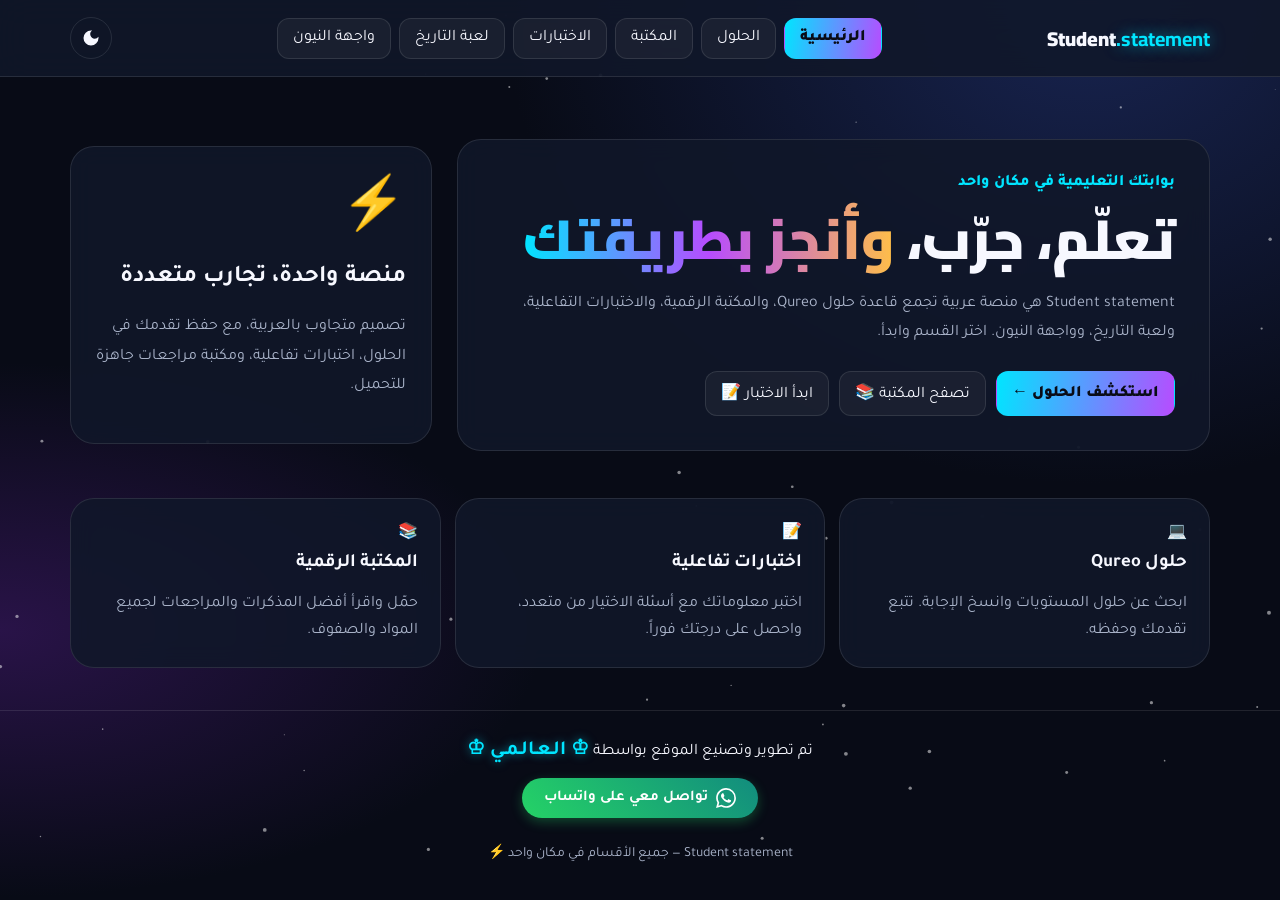
==== commit 20ccb236: "Enhance library section with new categories and styles Updated the library section with new categori" ====
--- a/index.html
+++ b/index.html
@@ -90,7 +90,8 @@
     .quiz-option.wrong { background: rgba(255, 71, 87, 0.2); border-color: var(--danger); }
 
     .category-pills { display: flex; gap: 10px; margin-bottom: 20px; flex-wrap: wrap; }
-    .cat-pill { padding: 8px 15px; border-radius: 20px; border: 1px solid var(--line); cursor: pointer; font-weight: bold; }
+    .cat-pill { padding: 8px 15px; border-radius: 20px; border: 1px solid var(--line); cursor: pointer; font-weight: bold; transition: 0.2s; }
+    .cat-pill:hover { border-color: var(--cyan); }
     .cat-pill.active { background: var(--purple); color: #fff; border-color: var(--purple); }
 
     @media(max-width:760px){.hero{grid-template-columns:1fr;padding-top:35px}.feature-grid{grid-template-columns:1fr}.workspace{padding:17px}.nav{padding:12px 0}.frame-wrap{min-height:440px}.hero-copy{padding:24px}}
@@ -158,7 +159,20 @@
     <!-- المكتبة -->
     <section id="view-library" class="panel workspace hidden">
       <div class="section-heading"><div><span class="eyebrow">المكتبة الرقمية</span><h2>المراجعات والمذكرات والكتب</h2></div></div>
-      <p class="muted">تصفح أفضل المذكرات والكتب التعليمية (الرياضيات، اللغة العربية، وغيرها). يمكنك قراءتها مباشرة أو تحميلها.</p>
+      <p class="muted">تصفح أفضل المذكرات والكتب التعليمية مقسمة حسب المادة وفرع اللغة العربية. يمكنك القراءة مباشرة أو التحميل.</p>
+
+      <div class="category-pills" id="library-categories">
+        <div class="cat-pill active" data-lib-cat="all">الكل</div>
+        <div class="cat-pill" data-lib-cat="اللغة العربية">اللغة العربية (شامل)</div>
+        <div class="cat-pill" data-lib-cat="البلاغة">البلاغة</div>
+        <div class="cat-pill" data-lib-cat="الأدب">الأدب</div>
+        <div class="cat-pill" data-lib-cat="القراءة">القراءة</div>
+        <div class="cat-pill" data-lib-cat="النصوص">النصوص</div>
+        <div class="cat-pill" data-lib-cat="النحو">النحو</div>
+        <div class="cat-pill" data-lib-cat="الفرنساوي">اللغة الفرنسية</div>
+        <div class="cat-pill" data-lib-cat="مواد أخرى">باقي المواد</div>
+      </div>
+
       <div id="library-grid" style="margin-top: 20px; display: grid; grid-template-columns: repeat(auto-fill, minmax(300px, 1fr)); gap: 20px;"></div>
     </section>
 
@@ -250,9 +264,10 @@
       btn.addEventListener('click', () => switchView(btn.dataset.go));
     });
 
-    // متغيرات عامة للاختبارات
+    // متغيرات عامة للاختبارات والمكتبة
     let quizData = [];
     let currentCategory = 'all';
+    let currentLibCategory = 'all';
     let userAnswers = {};
 
     // 1. الوضع الليلي والنهاري
@@ -355,47 +370,126 @@
       localStorage.setItem(`quiz_score_${currentCategory}`, `${score}/${totalQuestions} (${percentage}%)`);
     }
 
-    // 4. دالة عرض المكتبة (شاملة كتب الرياضيات واللغة العربية + مذكرات المستودع)
+    // فلتر أقسام المكتبة
+    $$('#library-categories .cat-pill').forEach((pill) => {
+      pill.addEventListener('click', () => {
+        $$('#library-categories .cat-pill').forEach((p) => p.classList.remove('active'));
+        pill.classList.add('active');
+        currentLibCategory = pill.dataset.libCat;
+        renderLibrary();
+      });
+    });
+
+    // 4. دالة عرض المكتبة مع تقسيم فروع اللغة العربية وكتاب الفرنساوي
     function renderLibrary() {
       const libraryData = [
         {
-          title: "كتاب الرياضيات (المسار العلمي / الأول الثانوي)",
-          desc: "النسخة الرسمية من بوابة وزارة التربية والتعليم — جاهز للفتح والتحميل مباشرة على GitHub Pages",
+          title: "قسم البلاغة — اللغة العربية",
+          category: "البلاغة",
+          desc: "كتاب ومراجعة البلاغة للصف الأول الثانوي (التشبيه، الاستعارة، الكناية، المجاز المرسل) — ارفع ملف balagha.pdf في المستودع",
+          file: "balagha.pdf",
+          color: "#b74cff"
+        },
+        {
+          title: "قسم الأدب — اللغة العربية",
+          category: "الأدب",
+          desc: "كتاب ومراجعة الأدب وتاريخ العصور الأدبية للصف الأول الثانوي — ارفع ملف adab.pdf في المستودع",
+          file: "adab.pdf",
+          color: "#b74cff"
+        },
+        {
+          title: "قسم القراءة — اللغة العربية",
+          category: "القراءة",
+          desc: "كتاب وموضوعات القراءة المتحررة والمقررة للصف الأول الثانوي — ارفع ملف qiraa.pdf في المستودع",
+          file: "qiraa.pdf",
+          color: "#b74cff"
+        },
+        {
+          title: "قسم النصوص — اللغة العربية",
+          category: "النصوص",
+          desc: "كتاب النصوص الشعرية والنثرية وتحليلها للصف الأول الثانوي — ارفع ملف nosos.pdf في المستودع",
+          file: "nosos.pdf",
+          color: "#b74cff"
+        },
+        {
+          title: "كتاب اللغة الفرنسية (الفرنساوي)",
+          category: "الفرنساوي",
+          desc: "كتاب ومذكرة اللغة الفرنسية (Club @dos plus 1) للصف الأول الثانوي — ارفع ملف french.pdf في المستودع",
+          file: "french.pdf",
+          color: "#00e5ff"
+        },
+        {
+          title: "كتاب الرياضيات (الوزارة)",
+          category: "مواد أخرى",
+          desc: "النسخة الرسمية من بوابة وزارة التربية والتعليم — جاهز للفتح والتحميل مباشرة",
           file: "https://moe.gov.eg/media/vxjoayuu/01-g10.pdf",
           color: "#00e5ff",
           external: true
         },
         {
-          title: "كتاب اللغة العربية (الأول الثانوي)",
-          desc: "النسخة الرسمية من بوابة وزارة التربية والتعليم — جاهز للفتح والتحميل مباشرة على GitHub Pages",
-          file: "https://moe.gov.eg/media/hmhfsxfh/01-g10.pdf",
-          color: "#b74cff",
-          external: true
-        },
-        {
-          title: "نموذج اختبار وقوانين (علوم ورياضيات/فيزياء)",
-          desc: "ملف تدريبي وقوانين رسمية من وزارة التربية والتعليم",
-          file: "https://moe.gov.eg/media/2oknj0fj/01-g10.pdf",
-          color: "#ffbf47",
-          external: true
-        },
-        { title: "مذكرة الأوائل في الرياضيات", desc: "مذكرة الرياضيات - الصف الأول الثانوي - ترم أول", file: "مذكرة_الأوائل_في_الرياضيات_للصف_الاول_الثانوي_ترم_اول.pdf", color: "#00e5ff" },
-        { title: "مذكرة الرياضيات - البكالوريا", desc: "الصف الثاني المسار الطبي - إعداد: أ. محمد أحمد الفار", file: "math.pdf", color: "#00e5ff" },
-        { title: "مذكرة اللغة العربية", desc: "إعداد: أ. محمد صلاح - 1 ثانوي - ترم 1", file: "مذكرة لغة عربية - 1 ثانوي - ترم 1 - موقع مذكرة.pdf", color: "#b74cff" },
-        { title: "مذكرة النحو الشاملة", desc: "الصف الأول الثانوي - الترم الأول", file: "arabic2.pdf", color: "#b74cff" },
-        { title: "مذكرة اللغة الإنجليزية", desc: "إعداد: أ. السباعي عطية", file: "English.pdf", color: "#ffbf47" },
-        { title: "مذكرة العزة في التاريخ", desc: "مذكرة التاريخ للصف الأول الثانوي", file: "history.pdf", color: "#ffbf47" },
-        { title: "مذكرة سى والثالث والرابع", desc: "مذكرة جاهزة للتحميل", file: "since.pdf", color: "#25D366" }
+          title: "مذكرة اللغة العربية (شامل)",
+          category: "اللغة العربية",
+          desc: "إعداد: أ. محمد صلاح - 1 ثانوي - ترم 1",
+          file: "مذكرة لغة عربية - 1 ثانوي - ترم 1 - موقع مذكرة.pdf",
+          color: "#b74cff"
+        },
+        {
+          title: "مذكرة النحو الشاملة",
+          category: "النحو",
+          desc: "الصف الأول الثانوي - الترم الأول",
+          file: "arabic2.pdf",
+          color: "#b74cff"
+        },
+        {
+          title: "مذكرة الأوائل في الرياضيات",
+          category: "مواد أخرى",
+          desc: "مذكرة الرياضيات - الصف الأول الثانوي - ترم أول",
+          file: "مذكرة_الأوائل_في_الرياضيات_للصف_الاول_الثانوي_ترم_اول.pdf",
+          color: "#00e5ff"
+        },
+        {
+          title: "مذكرة الرياضيات - البكالوريا",
+          category: "مواد أخرى",
+          desc: "الصف الثاني المسار الطبي - إعداد: أ. محمد أحمد الفار",
+          file: "math.pdf",
+          color: "#00e5ff"
+        },
+        {
+          title: "مذكرة اللغة الإنجليزية",
+          category: "مواد أخرى",
+          desc: "إعداد: أ. السباعي عطية",
+          file: "English.pdf",
+          color: "#ffbf47"
+        },
+        {
+          title: "مذكرة العزة في التاريخ",
+          category: "مواد أخرى",
+          desc: "مذكرة التاريخ للصف الأول الثانوي",
+          file: "history.pdf",
+          color: "#ffbf47"
+        },
+        {
+          title: "مذكرة سى والثالث والرابع",
+          category: "مواد أخرى",
+          desc: "مذكرة جاهزة للتحميل",
+          file: "since.pdf",
+          color: "#25D366"
+        }
       ];
 
       const grid = document.getElementById('library-grid');
       if (!grid) return;
 
-      grid.innerHTML = libraryData.map((item) => {
+      const filtered = libraryData.filter((item) => currentLibCategory === 'all' || item.category === currentLibCategory);
+
+      grid.innerHTML = filtered.map((item) => {
         const hrefUrl = item.external ? item.file : encodeURI(item.file);
         return `
           <article class="solution-card" style="display: flex; flex-direction: column; gap: 10px; padding: 20px;">
-            <h3 style="color: ${item.color}; margin: 0;">${esc(item.title)}</h3>
+            <div style="display:flex; justify-content:space-between; align-items:center; gap:8px;">
+              <h3 style="color: ${item.color}; margin: 0;">${esc(item.title)}</h3>
+              <span style="font-size:12px; padding:3px 10px; border-radius:12px; border:1px solid var(--line); color:var(--muted); white-space:nowrap;">${esc(item.category)}</span>
+            </div>
             <p style="color: var(--muted); margin: 0; font-size: 14px;">${esc(item.desc)}</p>
             <div style="display: flex; gap: 10px; margin-top: auto; padding-top: 10px;">
               <a href="${hrefUrl}" target="_blank" rel="noopener noreferrer" class="btn primary" style="text-decoration: none; display: inline-flex; align-items: center; justify-content: center; flex: 1;">قراءة 📖</a>
@@ -407,7 +501,7 @@
     }
 
     // 5. دالة عرض الحلول وتتبع التقدم
-    function markDone(level, btnEl) {
+    function markDone(level) {
       const saved = JSON.parse(localStorage.getItem('completed_levels') || '[]');
       const key = String(level);
       const idx = saved.indexOf(key);
@@ -436,7 +530,6 @@
       if (notice) notice.classList.toggle('hidden', data.length > 0);
 
       const query = $('#query').value.trim().toLowerCase();
-      const level = $('#level').value;
       const sel = $('#level');
       const old = sel.value;
 
@@ -475,7 +568,7 @@
           <article class="solution-card">
             <div style="display:flex; justify-content:space-between; align-items:center; gap:10px; flex-wrap:wrap;">
               <h3>المستوى ${esc(x.level)}: ${esc(x.title || '')}</h3>
-              <button class="btn" onclick="markDone('${esc(x.level)}', this)" style="background:${isDone ? 'var(--success)' : 'transparent'}; color:${isDone ? '#071018' : 'var(--text)'}; font-weight:bold;">
+              <button class="btn" onclick="markDone('${esc(x.level)}')" style="background:${isDone ? 'var(--success)' : 'transparent'}; color:${isDone ? '#071018' : 'var(--text)'}; font-weight:bold;">
                 ${isDone ? 'مكتمل ✔️' : 'تحديد كمكتمل'}
               </button>
             </div>
@@ -507,7 +600,6 @@
       reader.readAsText(file);
     });
 
-    // خلفية النجوم الخفيفة
     (function initStars() {
       const canvas = document.getElementById('stars');
       if (!canvas) return;
@@ -540,7 +632,6 @@
       window.addEventListener('resize', resize);
     })();
 
-    // تشغيل أولي للحلول إذا كانت بيانات data.js محملة
     renderSolutions();
   </script>
 </body>
